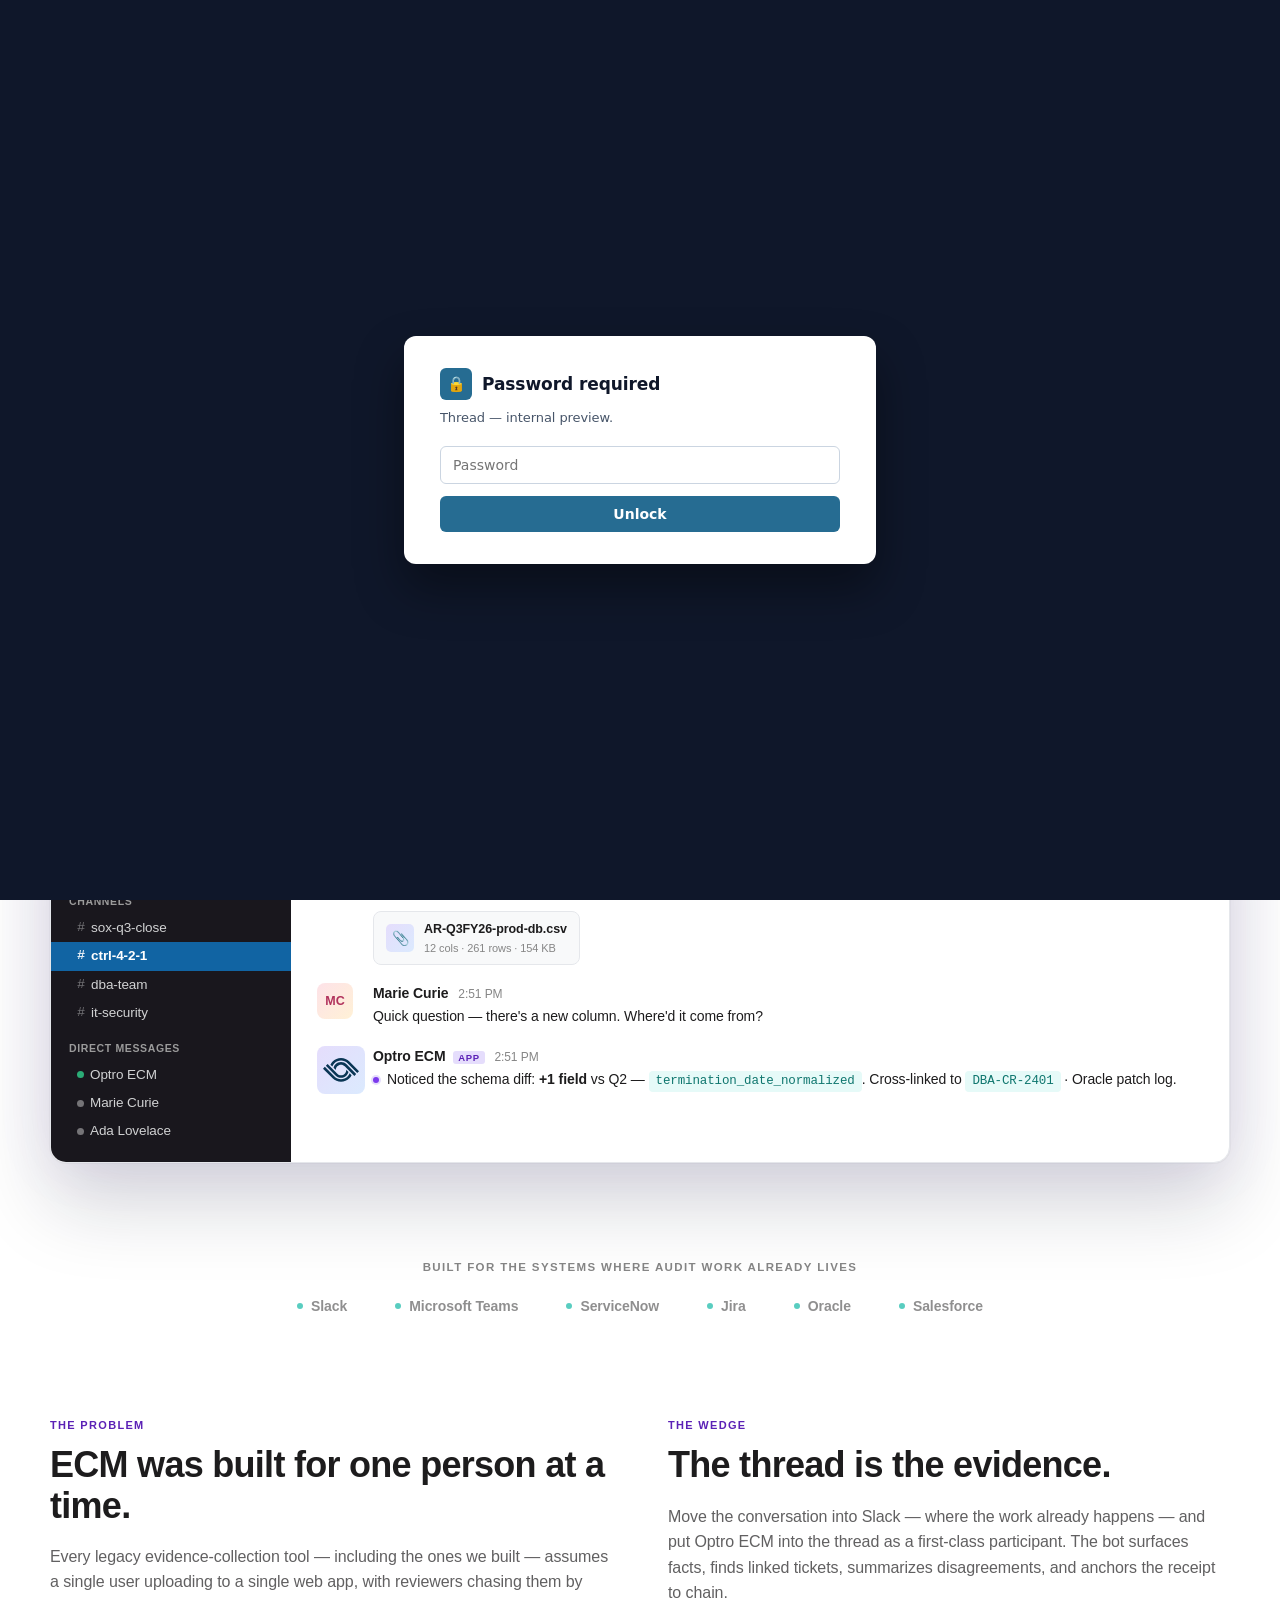
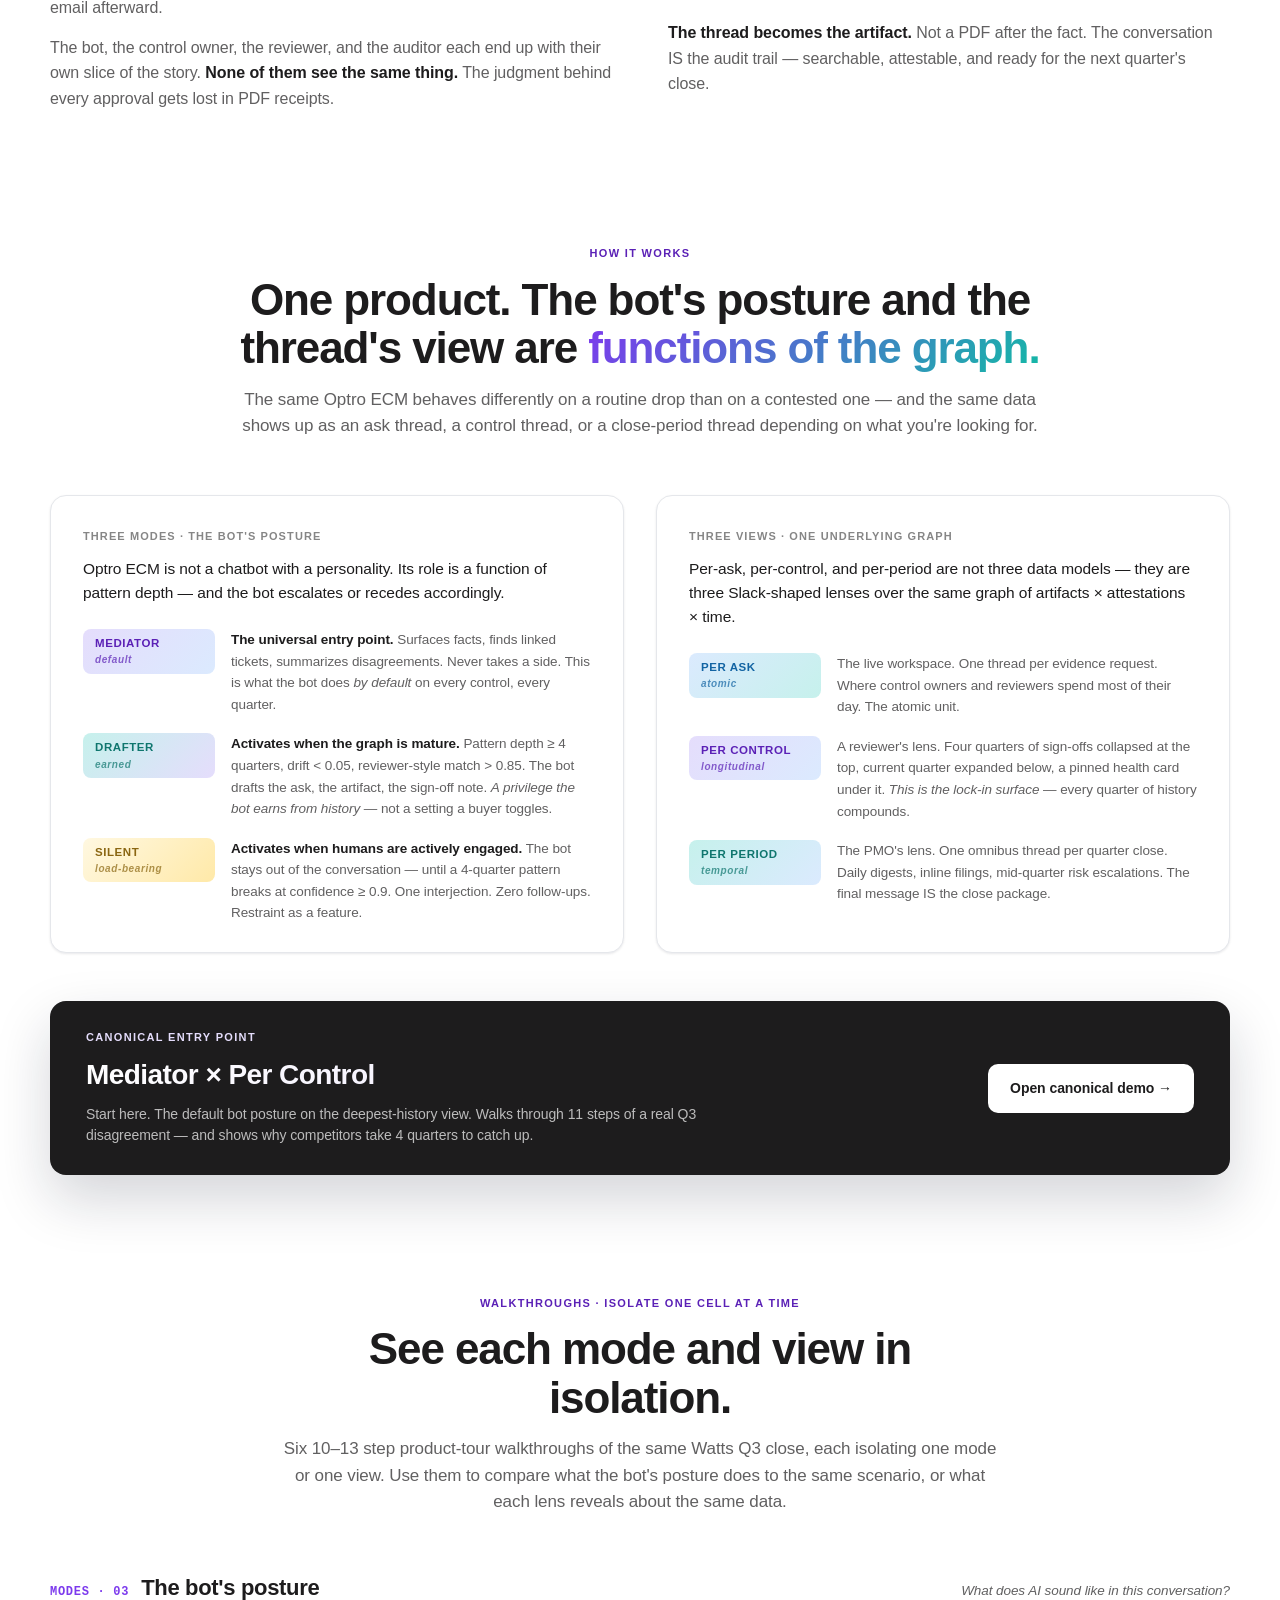
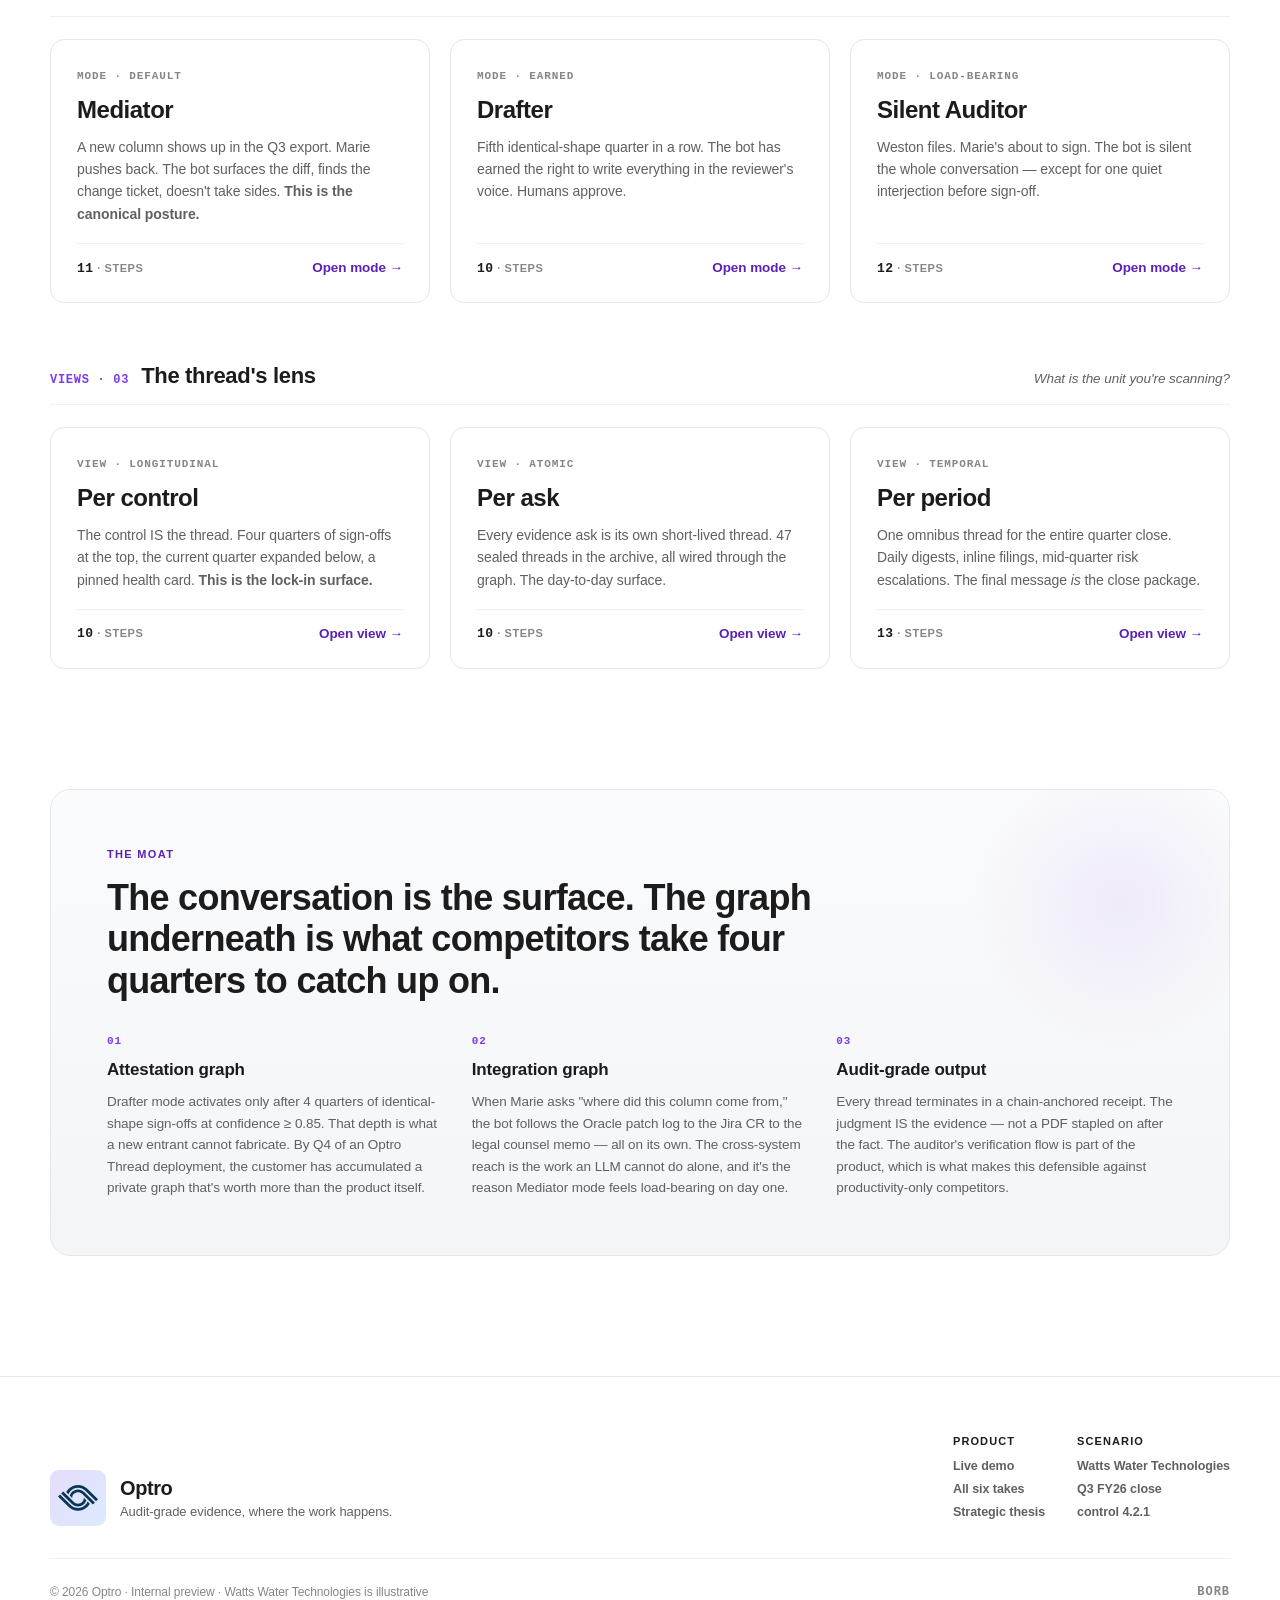
==== index.html @ ddfb641e "feat: contained Slack window + elegant page header above + Watts logo in workspace tile + simplified" ====
<!DOCTYPE html>
<html lang="en">
<head>
<script src="gate.js"></script>
<meta charset="UTF-8" />
<meta name="viewport" content="width=device-width, initial-scale=1" />
<title>Optro Thread — multi-party AI for SOX evidence, in Slack</title>
<link rel="stylesheet" href="slack-chrome.css?v=20260615e" />
<link rel="stylesheet" href="optro-card.css?v=20260615e" />
<style>
html, body { height: auto; margin: 0; overflow: auto; background: #FFFFFF; }
body { display: block; min-height: 100vh; }

/* ====== Top navigation ====== */
.site-nav {
  height: 68px;
  padding: 0 40px;
  display: flex;
  align-items: center;
  gap: 14px;
  background: rgba(255, 255, 255, 0.85);
  backdrop-filter: saturate(180%) blur(12px);
  -webkit-backdrop-filter: saturate(180%) blur(12px);
  border-bottom: 1px solid rgba(0, 0, 0, 0.06);
  position: sticky; top: 0; z-index: 50;
}
.site-nav .brand {
  display: inline-flex;
  align-items: center;
  gap: 10px;
  text-decoration: none;
  color: var(--text);
}
.site-nav .brand-logo {
  width: 30px; height: 30px;
  border-radius: 8px;
  background: linear-gradient(135deg, var(--accent-purple-100), var(--accent-blue-100));
  display: grid; place-items: center;
  padding: 6px;
}
.site-nav .brand-logo img { width: 100%; height: auto; display: block; }
.site-nav .brand-name {
  font-size: 18px;
  font-weight: 900;
  letter-spacing: -0.02em;
  color: var(--text);
}
.site-nav .product-tag {
  font-size: 11px;
  font-weight: 700;
  letter-spacing: 0.05em;
  text-transform: uppercase;
  color: var(--text-muted);
  padding-left: 14px;
  margin-left: 4px;
  border-left: 1px solid var(--border);
}
.site-nav .nav-right {
  margin-left: auto;
  display: inline-flex;
  align-items: center;
  gap: 28px;
  font-size: 13.5px;
  color: var(--text-muted);
  font-weight: 600;
}
.site-nav .nav-right a {
  color: var(--text-muted);
  text-decoration: none;
  transition: color 120ms;
}
.site-nav .nav-right a:hover { color: var(--text); }
.site-nav .nav-cta {
  padding: 8px 16px;
  background: var(--text);
  color: #FFFFFF !important;
  border-radius: var(--radius-md);
  font-weight: 700;
  font-size: 13px;
  letter-spacing: -0.005em;
}
.site-nav .nav-cta:hover { background: #000000; }

/* ====== Hero ====== */
.hero {
  max-width: 1180px;
  margin: 0 auto;
  padding: 96px 40px 56px;
  text-align: center;
  position: relative;
}
.hero::before {
  content: "";
  position: absolute;
  inset: 0;
  background: radial-gradient(ellipse 60% 40% at 50% 30%, rgba(124, 58, 237, 0.08), transparent 70%);
  pointer-events: none;
  z-index: -1;
}
.hero .eyebrow {
  display: inline-flex;
  align-items: center;
  gap: 8px;
  font-size: 12px;
  font-weight: 700;
  letter-spacing: 0.08em;
  text-transform: uppercase;
  color: var(--accent-purple-700);
  padding: 6px 14px;
  background: rgba(124, 58, 237, 0.06);
  border: 1px solid rgba(124, 58, 237, 0.16);
  border-radius: var(--radius-full);
  margin-bottom: 28px;
}
.hero .eyebrow .pulse {
  width: 6px; height: 6px;
  border-radius: 50%;
  background: var(--accent-purple-500);
  box-shadow: 0 0 0 3px rgba(124, 58, 237, 0.18);
}
.hero h1 {
  font-family: var(--font-sans);
  font-size: 64px;
  line-height: 1.04;
  font-weight: 900;
  letter-spacing: -0.03em;
  color: var(--text);
  margin: 0 0 24px;
  max-width: 920px;
  margin-left: auto;
  margin-right: auto;
}
.hero h1 .accent {
  background: linear-gradient(135deg, var(--accent-purple-500) 0%, var(--accent-blue-500) 50%, var(--accent-teal-500) 100%);
  -webkit-background-clip: text;
  background-clip: text;
  -webkit-text-fill-color: transparent;
  color: transparent;
}
.hero .lede {
  font-size: 20px;
  line-height: 1.55;
  color: var(--text-muted);
  max-width: 680px;
  margin: 0 auto 40px;
  letter-spacing: -0.005em;
}
.hero-cta {
  display: inline-flex;
  align-items: center;
  gap: 14px;
}
.hero-cta .primary {
  display: inline-flex;
  align-items: center;
  gap: 8px;
  padding: 14px 24px;
  background: var(--text);
  color: #FFFFFF;
  text-decoration: none;
  border-radius: var(--radius-md);
  font-size: 14.5px;
  font-weight: 700;
  letter-spacing: -0.01em;
  transition: background 120ms, transform 120ms;
  box-shadow: 0 6px 16px rgba(0, 0, 0, 0.12);
}
.hero-cta .primary:hover { background: #000000; transform: translateY(-1px); }
.hero-cta .secondary {
  padding: 14px 20px;
  color: var(--text-muted);
  text-decoration: none;
  font-size: 14.5px;
  font-weight: 700;
  letter-spacing: -0.005em;
}
.hero-cta .secondary:hover { color: var(--text); }

/* ====== Hero preview — live Slack thread embed ====== */
.hero-preview-wrap {
  max-width: 1180px;
  margin: 56px auto 0;
  padding: 0 40px;
  position: relative;
}
.hero-preview {
  background: var(--surface);
  border: 1px solid var(--border);
  border-radius: 16px;
  box-shadow:
    0 40px 80px rgba(15, 23, 42, 0.18),
    0 0 0 1px rgba(15, 23, 42, 0.03),
    0 0 60px rgba(124, 58, 237, 0.08);
  overflow: hidden;
  display: grid;
  grid-template-columns: 240px 1fr;
}
.hero-preview .pv-sidebar {
  background: var(--sidebar-bg);
  color: var(--sidebar-text);
  padding: 16px 0;
  font-size: 13.5px;
}
.hero-preview .pv-ws {
  padding: 4px 18px 14px;
  font-size: 15px; font-weight: 800; color: #fff;
  border-bottom: 1px solid var(--sidebar-border);
  display: flex; align-items: center; gap: 8px;
  letter-spacing: -0.01em;
}
.hero-preview .pv-ws { padding: 12px 16px 14px; }
.hero-preview .pv-ws .ws-tile {
  display: block;
  background: #FFFFFF;
  border-radius: 6px;
  padding: 10px 12px;
  box-shadow: 0 1px 2px rgba(0, 0, 0, 0.2);
}
.hero-preview .pv-ws .ws-tile img { width: 100%; height: auto; display: block; }
.hero-preview .pv-sec {
  font-size: 10.5px;
  text-transform: uppercase;
  letter-spacing: 0.06em;
  color: var(--sidebar-text-dim);
  padding: 14px 18px 4px;
  font-weight: 700;
}
.hero-preview .pv-ch {
  padding: 4px 18px 4px 26px;
  font-size: 13.5px;
  display: flex; align-items: center; gap: 6px;
}
.hero-preview .pv-ch.active {
  background: var(--sidebar-active-bg);
  color: #fff;
  font-weight: 700;
}
.hero-preview .pv-ch .h {
  opacity: 0.5;
  font-family: var(--font-mono);
}
.hero-preview .pv-ch.active .h { opacity: 0.9; }
.hero-preview .pv-ch .dot {
  width: 7px; height: 7px;
  border-radius: 50%;
  background: rgba(255, 255, 255, 0.4);
  flex-shrink: 0;
}
.hero-preview .pv-ch .dot.online { background: #2BAC76; }

.hero-preview .pv-main { display: flex; flex-direction: column; min-width: 0; }
.hero-preview .pv-head {
  padding: 18px 24px;
  font-size: 16px;
  font-weight: 800;
  color: var(--text);
  border-bottom: 1px solid var(--divider);
  display: flex; align-items: center; gap: 8px;
  letter-spacing: -0.01em;
}
.hero-preview .pv-head .h { font-family: var(--font-mono); color: var(--text-meta); font-weight: 500; }
.hero-preview .pv-head .topic { font-size: 12.5px; font-weight: 400; color: var(--text-muted); margin-left: 4px; letter-spacing: 0; }
.hero-preview .pv-msgs {
  padding: 22px 26px 26px;
  display: flex; flex-direction: column; gap: 18px;
}
.hero-preview .pv-msg {
  display: grid;
  grid-template-columns: 44px 1fr;
  gap: 12px;
  align-items: flex-start;
}
.hero-preview .pv-msg .av {
  width: 36px; height: 36px;
  border-radius: 8px;
  display: grid; place-items: center;
  font-weight: 800;
  font-size: 12.5px;
}
.hero-preview .pv-msg.weston .av { background: linear-gradient(135deg, #c6f1ec, #dbeafe); color: #0f766e; }
.hero-preview .pv-msg.marie .av  { background: linear-gradient(135deg, #fde2e8, #fff1d6); color: #b1325c; }
.hero-preview .pv-msg.bot .av {
  background: linear-gradient(135deg, var(--accent-purple-100), var(--accent-blue-100));
  padding: 6px;
}
.hero-preview .pv-msg.bot .av img { width: 100%; height: auto; display: block; }
.hero-preview .pv-msg .who {
  font-size: 14px; font-weight: 800; color: var(--text); margin-bottom: 2px;
  letter-spacing: -0.005em;
}
.hero-preview .pv-msg .who .tag {
  font-size: 9.5px; font-weight: 800; letter-spacing: 0.06em;
  text-transform: uppercase;
  padding: 1px 5px;
  background: var(--accent-purple-100);
  color: var(--accent-purple-700);
  border-radius: 3px;
  margin-left: 4px;
}
.hero-preview .pv-msg .who .ts { font-size: 12px; font-weight: 400; color: var(--text-meta); margin-left: 6px; }
.hero-preview .pv-msg .txt { font-size: 14px; line-height: 1.55; color: var(--text); }
.hero-preview .pv-msg .pulse-dot {
  display: inline-block; width: 6px; height: 6px; border-radius: 50%;
  background: var(--accent-purple-500);
  box-shadow: 0 0 0 2px var(--accent-purple-100);
  vertical-align: middle; margin-right: 8px;
}
.hero-preview .pv-msg .attach {
  margin-top: 8px;
  padding: 8px 12px;
  background: var(--surface-muted);
  border: 1px solid var(--border);
  border-radius: 8px;
  font-size: 12.5px;
  display: inline-flex; gap: 10px; align-items: center;
}
.hero-preview .pv-msg .attach .icon {
  width: 28px; height: 28px;
  border-radius: 5px;
  background: linear-gradient(135deg, var(--accent-purple-100), var(--accent-blue-100));
  display: grid; place-items: center;
  font-size: 14px;
}
.hero-preview .pv-msg .attach .name { font-weight: 700; }
.hero-preview .pv-msg .attach .meta { font-size: 11px; color: var(--text-meta); margin-top: 1px; }

/* ====== Trust strip ====== */
.trust-strip {
  max-width: 1180px;
  margin: 96px auto 0;
  padding: 0 40px;
  text-align: center;
}
.trust-strip .label {
  font-size: 11.5px;
  font-weight: 700;
  letter-spacing: 0.12em;
  text-transform: uppercase;
  color: var(--text-meta);
  margin-bottom: 20px;
}
.trust-strip .badges {
  display: flex;
  justify-content: center;
  align-items: center;
  gap: 48px;
  flex-wrap: wrap;
  color: var(--text-muted);
  font-size: 14px;
  font-weight: 700;
  letter-spacing: -0.005em;
  opacity: 0.7;
}
.trust-strip .badges .badge {
  display: inline-flex;
  align-items: center;
  gap: 8px;
}
.trust-strip .badges .badge .dot {
  width: 6px; height: 6px;
  border-radius: 50%;
  background: var(--accent-teal-500);
}

/* ====== Problem section ====== */
.problem {
  max-width: 1180px;
  margin: 96px auto 0;
  padding: 0 40px;
}
.problem-grid {
  display: grid;
  grid-template-columns: 1fr 1fr;
  gap: 56px;
  align-items: start;
}
.problem-grid .col h2 {
  font-size: 36px;
  font-weight: 900;
  letter-spacing: -0.02em;
  color: var(--text);
  margin: 0 0 18px;
  line-height: 1.12;
}
.problem-grid .col p {
  font-size: 16px;
  line-height: 1.6;
  color: var(--text-muted);
  margin: 0 0 14px;
}
.problem-grid .col p strong { color: var(--text); font-weight: 700; }
.problem-grid .col .eyebrow {
  display: inline-block;
  font-size: 11px;
  font-weight: 800;
  letter-spacing: 0.12em;
  text-transform: uppercase;
  color: var(--accent-purple-700);
  margin-bottom: 12px;
}

/* ====== How it works section ====== */
.how {
  max-width: 1180px;
  margin: 120px auto 0;
  padding: 0 40px;
}
.how-head {
  text-align: center;
  margin-bottom: 56px;
  max-width: 820px;
  margin-left: auto;
  margin-right: auto;
}
.how-head .section-eyebrow {
  font-size: 11px;
  font-weight: 800;
  letter-spacing: 0.12em;
  text-transform: uppercase;
  color: var(--accent-purple-700);
  margin-bottom: 14px;
}
.how-head .section-title {
  font-size: 44px;
  font-weight: 900;
  letter-spacing: -0.025em;
  color: var(--text);
  margin: 0 0 14px;
  line-height: 1.1;
}
.how-head .section-title .accent-text {
  background: linear-gradient(135deg, var(--accent-purple-500), var(--accent-teal-500));
  -webkit-background-clip: text;
  background-clip: text;
  -webkit-text-fill-color: transparent;
}
.how-head .section-sub {
  font-size: 17px;
  color: var(--text-muted);
  margin: 0;
  line-height: 1.55;
  letter-spacing: -0.005em;
}
.how-grid {
  display: grid;
  grid-template-columns: 1fr 1fr;
  gap: 32px;
  margin-bottom: 48px;
}
.how-block {
  background: var(--surface);
  border: 1px solid var(--border);
  border-radius: 16px;
  padding: 32px 32px 28px;
  box-shadow: var(--shadow-sm);
}
.how-eyebrow {
  font-size: 11px;
  font-weight: 800;
  letter-spacing: 0.1em;
  text-transform: uppercase;
  color: var(--text-meta);
  margin-bottom: 12px;
}
.how-lede {
  font-size: 15.5px;
  color: var(--text);
  line-height: 1.55;
  margin: 0 0 24px;
  letter-spacing: -0.005em;
  font-weight: 500;
}
.mode-stack, .view-stack {
  display: flex;
  flex-direction: column;
  gap: 18px;
}
.mode-row, .view-row {
  display: grid;
  grid-template-columns: 132px 1fr;
  gap: 16px;
  align-items: start;
}
.mode-tag, .view-tag {
  display: inline-flex;
  flex-direction: column;
  align-items: flex-start;
  gap: 4px;
  padding: 8px 12px;
  border-radius: 8px;
  font-size: 11.5px;
  font-weight: 800;
  letter-spacing: 0.05em;
  text-transform: uppercase;
  line-height: 1.15;
  white-space: nowrap;
}
.mode-tag .mode-meta, .view-tag .view-meta {
  font-size: 10px;
  font-weight: 700;
  letter-spacing: 0.06em;
  text-transform: lowercase;
  opacity: 0.7;
  font-style: italic;
}
.mode-mediator {
  background: linear-gradient(135deg, var(--accent-purple-100), var(--accent-blue-100));
  color: var(--accent-purple-700);
}
.mode-drafter {
  background: linear-gradient(135deg, var(--accent-teal-100), var(--accent-purple-100));
  color: var(--accent-teal-700);
}
.mode-silent {
  background: linear-gradient(135deg, var(--accent-amber-50), var(--accent-amber-100));
  color: var(--accent-amber-700);
}
.view-control {
  background: linear-gradient(135deg, var(--accent-purple-100), var(--accent-blue-100));
  color: var(--accent-purple-700);
}
.view-ask {
  background: linear-gradient(135deg, var(--accent-blue-100), var(--accent-teal-100));
  color: var(--accent-blue-500);
}
.view-period {
  background: linear-gradient(135deg, var(--accent-teal-100), var(--accent-blue-100));
  color: var(--accent-teal-700);
}
.mode-copy, .view-copy {
  font-size: 13.5px;
  line-height: 1.6;
  color: var(--text-muted);
  letter-spacing: -0.005em;
}
.mode-copy strong, .view-copy strong { color: var(--text); font-weight: 700; }

/* ====== Canonical callout ====== */
.canonical-callout {
  display: grid;
  grid-template-columns: 1fr auto;
  gap: 32px;
  align-items: center;
  padding: 28px 36px;
  background: var(--text);
  color: #FFFFFF;
  border-radius: 16px;
  box-shadow: 0 24px 56px rgba(15, 23, 42, 0.18);
}
.canonical-eyebrow {
  font-size: 11px;
  font-weight: 800;
  letter-spacing: 0.12em;
  text-transform: uppercase;
  color: var(--accent-purple-100);
  margin-bottom: 8px;
}
.canonical-title {
  font-size: 28px;
  font-weight: 900;
  letter-spacing: -0.02em;
  margin-bottom: 8px;
  background: linear-gradient(135deg, #FFFFFF 0%, var(--accent-purple-100) 100%);
  -webkit-background-clip: text;
  background-clip: text;
  -webkit-text-fill-color: transparent;
}
.canonical-body {
  font-size: 14px;
  line-height: 1.55;
  color: rgba(255, 255, 255, 0.7);
  letter-spacing: -0.005em;
  max-width: 640px;
}
.canonical-cta {
  display: inline-flex;
  align-items: center;
  padding: 14px 22px;
  background: #FFFFFF;
  color: var(--text);
  text-decoration: none;
  border-radius: 10px;
  font-size: 14px;
  font-weight: 700;
  letter-spacing: -0.005em;
  white-space: nowrap;
  transition: transform 120ms;
}
.canonical-cta:hover { transform: translateY(-1px); }

/* ====== Takes section ====== */
.takes-section {
  max-width: 1180px;
  margin: 120px auto 0;
  padding: 0 40px;
}
.takes-section .section-head {
  text-align: center;
  margin-bottom: 56px;
  max-width: 720px;
  margin-left: auto;
  margin-right: auto;
}
.takes-section .section-eyebrow {
  font-size: 11px;
  font-weight: 800;
  letter-spacing: 0.12em;
  text-transform: uppercase;
  color: var(--accent-purple-700);
  margin-bottom: 14px;
}
.takes-section .section-title {
  font-size: 44px;
  font-weight: 900;
  letter-spacing: -0.025em;
  color: var(--text);
  margin: 0 0 14px;
  line-height: 1.1;
}
.takes-section .section-sub {
  font-size: 17px;
  color: var(--text-muted);
  margin: 0;
  line-height: 1.55;
  letter-spacing: -0.005em;
}

.axis-block { margin-bottom: 56px; }
.axis-block .axis-head {
  display: flex; align-items: baseline; gap: 12px;
  margin-bottom: 22px;
  padding-bottom: 12px;
  border-bottom: 1px solid var(--divider);
}
.axis-block .axis-num {
  font-family: var(--font-mono);
  font-size: 12px;
  color: var(--accent-purple-500);
  font-weight: 800;
  letter-spacing: 0.06em;
}
.axis-block .axis-name {
  font-size: 22px;
  font-weight: 800;
  letter-spacing: -0.015em;
  color: var(--text);
}
.axis-block .axis-q {
  margin-left: auto;
  font-size: 13.5px;
  color: var(--text-muted);
  font-style: italic;
  letter-spacing: -0.005em;
}

.tiles {
  display: grid;
  grid-template-columns: repeat(3, 1fr);
  gap: 20px;
}
.tile {
  position: relative;
  border: 1px solid var(--border);
  border-radius: 14px;
  padding: 28px 26px 24px;
  background: var(--surface);
  text-decoration: none;
  color: var(--text);
  display: flex;
  flex-direction: column;
  gap: 12px;
  transition: border-color 200ms, box-shadow 200ms, transform 200ms;
  overflow: hidden;
}
.tile::before {
  content: "";
  position: absolute;
  inset: 0 0 auto 0;
  height: 100%;
  background: radial-gradient(ellipse 80% 50% at 50% 0%, rgba(124, 58, 237, 0.05), transparent 60%);
  opacity: 0;
  transition: opacity 200ms;
  pointer-events: none;
}
.tile:hover {
  border-color: rgba(124, 58, 237, 0.3);
  box-shadow: 0 16px 40px rgba(124, 58, 237, 0.14), 0 2px 8px rgba(0, 0, 0, 0.04);
  transform: translateY(-3px);
}
.tile:hover::before { opacity: 1; }
.tile-num {
  font-family: var(--font-mono);
  font-size: 11px;
  color: var(--text-meta);
  letter-spacing: 0.08em;
  font-weight: 700;
}
.tile-title {
  font-size: 24px;
  font-weight: 900;
  letter-spacing: -0.02em;
  color: var(--text);
  line-height: 1.12;
}
.tile-hook {
  font-size: 14px;
  color: var(--text-muted);
  line-height: 1.6;
  flex: 1;
  letter-spacing: -0.005em;
}
.tile-foot {
  display: flex;
  align-items: center;
  gap: 8px;
  padding-top: 14px;
  border-top: 1px solid var(--divider);
  margin-top: 6px;
}
.tile-stat {
  font-size: 11px;
  font-weight: 700;
  color: var(--text-meta);
  letter-spacing: 0.05em;
  text-transform: uppercase;
}
.tile-stat .num {
  color: var(--text);
  font-size: 13px;
  font-family: var(--font-mono);
}
.tile-arrow {
  margin-left: auto;
  font-size: 13.5px;
  color: var(--accent-purple-700);
  font-weight: 700;
  letter-spacing: -0.005em;
}

/* ====== Thesis section ====== */
.thesis {
  max-width: 1180px;
  margin: 120px auto 0;
  padding: 0 40px;
}
.thesis-card {
  background: linear-gradient(180deg, #FAFBFC 0%, #F4F5F7 100%);
  border: 1px solid var(--border);
  border-radius: 20px;
  padding: 56px 56px;
  position: relative;
  overflow: hidden;
}
.thesis-card::before {
  content: "";
  position: absolute;
  top: -40px; right: -40px;
  width: 300px; height: 300px;
  background: radial-gradient(circle, rgba(124, 58, 237, 0.08), transparent 70%);
  pointer-events: none;
}
.thesis-card .eyebrow {
  font-size: 11px;
  font-weight: 800;
  letter-spacing: 0.12em;
  text-transform: uppercase;
  color: var(--accent-purple-700);
  margin-bottom: 14px;
}
.thesis-card h2 {
  font-size: 36px;
  font-weight: 900;
  letter-spacing: -0.02em;
  color: var(--text);
  margin: 0 0 32px;
  max-width: 720px;
  line-height: 1.15;
}
.thesis-card .three-up {
  display: grid;
  grid-template-columns: repeat(3, 1fr);
  gap: 28px;
}
.thesis-card .three-up .col {
  padding: 0;
}
.thesis-card .three-up .col .num {
  font-family: var(--font-mono);
  font-size: 11px;
  color: var(--accent-purple-500);
  font-weight: 800;
  letter-spacing: 0.08em;
  margin-bottom: 8px;
}
.thesis-card .three-up .col .h {
  font-size: 17px;
  font-weight: 800;
  color: var(--text);
  letter-spacing: -0.01em;
  margin-bottom: 8px;
}
.thesis-card .three-up .col p {
  font-size: 13.5px;
  color: var(--text-muted);
  line-height: 1.6;
  margin: 0;
}

/* ====== Footer ====== */
.site-footer {
  margin: 120px 0 0;
  padding: 56px 40px 64px;
  border-top: 1px solid var(--border);
  background: var(--surface);
}
.site-footer .footer-inner {
  max-width: 1180px;
  margin: 0 auto;
  display: grid;
  grid-template-columns: 1fr auto;
  gap: 40px;
  align-items: end;
}
.site-footer .brand-block {
  display: flex; align-items: center; gap: 14px;
}
.site-footer .brand-block > div:last-child { line-height: 1.2; }
.site-footer .footer-logo {
  width: 40px; height: 40px;
  border-radius: 9px;
  background: linear-gradient(135deg, var(--accent-purple-100), var(--accent-blue-100));
  padding: 8px;
  display: grid;
  place-items: center;
  flex-shrink: 0;
}
.site-footer .footer-logo img { width: 100%; height: auto; display: block; }
.site-footer .footer-name {
  font-size: 20px; font-weight: 900; letter-spacing: -0.02em; color: var(--text);
}
.site-footer .footer-tagline {
  font-size: 13px; color: var(--text-muted); margin-top: 4px; letter-spacing: -0.005em;
}
.site-footer .footer-meta {
  display: flex; gap: 32px;
  font-size: 12.5px;
  color: var(--text-muted);
  letter-spacing: -0.005em;
}
.site-footer .footer-meta .col .h {
  font-size: 11px; font-weight: 800; letter-spacing: 0.1em;
  text-transform: uppercase;
  color: var(--text);
  margin-bottom: 8px;
}
.site-footer .footer-meta .col a {
  display: block;
  color: var(--text-muted);
  text-decoration: none;
  margin-bottom: 4px;
  font-weight: 600;
}
.site-footer .footer-meta .col a:hover { color: var(--text); }
.site-footer .bottom {
  max-width: 1180px;
  margin: 32px auto 0;
  padding-top: 24px;
  border-top: 1px solid var(--divider);
  display: flex; justify-content: space-between; align-items: center;
  font-size: 12px;
  color: var(--text-meta);
}
.site-footer .bottom .gate {
  font-family: var(--font-mono);
  letter-spacing: 0.08em;
  font-weight: 700;
}

@media (max-width: 960px) {
  .hero h1 { font-size: 44px; }
  .problem-grid { grid-template-columns: 1fr; gap: 32px; }
  .takes-section .section-title { font-size: 32px; }
  .how-head .section-title { font-size: 32px; }
  .how-grid { grid-template-columns: 1fr; gap: 20px; }
  .canonical-callout { grid-template-columns: 1fr; gap: 20px; padding: 24px 24px; }
  .mode-row, .view-row { grid-template-columns: 1fr; gap: 8px; }
  .tiles { grid-template-columns: 1fr; }
  .thesis-card { padding: 36px 28px; }
  .thesis-card .three-up { grid-template-columns: 1fr; gap: 20px; }
  .hero-preview { grid-template-columns: 160px 1fr; }
}
</style>
</head>
<body>

<nav class="site-nav">
  <a href="index.html" class="brand">
    <span class="brand-logo"><img src="optro-mark.svg" alt="Optro" /></span>
    <span class="brand-name">Optro</span>
  </a>
  <span class="product-tag">Thread</span>
  <div class="nav-right">
    <a href="#problem">Problem</a>
    <a href="#takes">Takes</a>
    <a href="#thesis">Thesis</a>
    <a href="role-mediator.html" class="nav-cta">See the demo →</a>
  </div>
</nav>

<section class="hero">
  <span class="eyebrow"><span class="pulse"></span>One product · three modes × three views · one graph</span>
  <h1>SOX evidence collection — where the work <span class="accent">actually happens.</span></h1>
  <p class="lede">
    Optro Thread brings the bot, the control owner, and the reviewer into one Slack thread —
    and turns the thread itself into the judgment artifact the auditor sees later.
    The bot's posture adapts to the graph. The thread is just a lens.
  </p>
  <div class="hero-cta">
    <a href="role-mediator.html" class="primary">Open the canonical demo →</a>
    <a href="#how" class="secondary">How it works</a>
  </div>
</section>

<section class="hero-preview-wrap">
  <div class="hero-preview">
    <aside class="pv-sidebar">
      <div class="pv-ws">
        <a class="ws-tile" href="#" aria-label="Watts Water Technologies workspace">
          <img src="watts-logo.jpg" alt="Watts Water Technologies" />
        </a>
      </div>
      <div class="pv-sec">Channels</div>
      <div class="pv-ch"><span class="h">#</span> sox-q3-close</div>
      <div class="pv-ch active"><span class="h">#</span> ctrl-4-2-1</div>
      <div class="pv-ch"><span class="h">#</span> dba-team</div>
      <div class="pv-ch"><span class="h">#</span> it-security</div>
      <div class="pv-sec">Direct messages</div>
      <div class="pv-ch"><span class="dot online"></span> Optro ECM</div>
      <div class="pv-ch"><span class="dot"></span> Marie Curie</div>
      <div class="pv-ch"><span class="dot"></span> Ada Lovelace</div>
    </aside>
    <main class="pv-main">
      <div class="pv-head">
        <span class="h">#</span> ctrl-4-2-1
        <span class="topic">Quarterly user-access review · prod-db-01.watts</span>
      </div>
      <div class="pv-msgs">
        <div class="pv-msg weston">
          <div class="av">WP</div>
          <div>
            <div class="who">Weston Prohaska <span class="ts">2:48 PM</span></div>
            <div class="txt">Q3 AR attached. Same query as last quarter.</div>
            <div class="attach">
              <span class="icon">📎</span>
              <span>
                <div class="name">AR-Q3FY26-prod-db.csv</div>
                <div class="meta">12 cols · 261 rows · 154 KB</div>
              </span>
            </div>
          </div>
        </div>
        <div class="pv-msg marie">
          <div class="av">MC</div>
          <div>
            <div class="who">Marie Curie <span class="ts">2:51 PM</span></div>
            <div class="txt">Quick question — there's a new column. Where'd it come from?</div>
          </div>
        </div>
        <div class="pv-msg bot">
          <div class="av"><img src="optro-mark.svg" alt="Optro" /></div>
          <div>
            <div class="who">Optro ECM <span class="tag">APP</span> <span class="ts">2:51 PM</span></div>
            <div class="txt"><span class="pulse-dot"></span>Noticed the schema diff: <strong>+1 field</strong> vs Q2 — <span class="ai-citation">termination_date_normalized</span>. Cross-linked to <span class="ai-citation">DBA-CR-2401</span> · Oracle patch log.</div>
          </div>
        </div>
      </div>
    </main>
  </div>
</section>

<section class="trust-strip">
  <div class="label">Built for the systems where audit work already lives</div>
  <div class="badges">
    <span class="badge"><span class="dot"></span>Slack</span>
    <span class="badge"><span class="dot"></span>Microsoft Teams</span>
    <span class="badge"><span class="dot"></span>ServiceNow</span>
    <span class="badge"><span class="dot"></span>Jira</span>
    <span class="badge"><span class="dot"></span>Oracle</span>
    <span class="badge"><span class="dot"></span>Salesforce</span>
  </div>
</section>

<section class="problem" id="problem">
  <div class="problem-grid">
    <div class="col">
      <div class="eyebrow">The problem</div>
      <h2>ECM was built for one person at a time.</h2>
      <p>
        Every legacy evidence-collection tool — including the ones we built — assumes a single user uploading to a single web app, with reviewers chasing them by email afterward.
      </p>
      <p>
        The bot, the control owner, the reviewer, and the auditor each end up with their own slice of the story.
        <strong>None of them see the same thing.</strong> The judgment behind every approval gets lost in PDF receipts.
      </p>
    </div>
    <div class="col">
      <div class="eyebrow">The wedge</div>
      <h2>The thread is the evidence.</h2>
      <p>
        Move the conversation into Slack — where the work already happens — and put Optro ECM into the thread as a first-class participant. The bot surfaces facts, finds linked tickets, summarizes disagreements, and anchors the receipt to chain.
      </p>
      <p>
        <strong>The thread becomes the artifact.</strong> Not a PDF after the fact. The conversation IS the audit trail — searchable, attestable, and ready for the next quarter's close.
      </p>
    </div>
  </div>
</section>

<section class="how" id="how">
  <div class="how-head">
    <div class="section-eyebrow">How it works</div>
    <h2 class="section-title">One product. The bot's posture and the thread's view are <span class="accent-text">functions of the graph.</span></h2>
    <p class="section-sub">
      The same Optro ECM behaves differently on a routine drop than on a contested one — and the same data
      shows up as an ask thread, a control thread, or a close-period thread depending on what you're looking for.
    </p>
  </div>

  <div class="how-grid">
    <div class="how-block">
      <div class="how-eyebrow">Three modes · the bot's posture</div>
      <p class="how-lede">
        Optro ECM is not a chatbot with a personality. Its role is a function of pattern depth — and the bot escalates or recedes accordingly.
      </p>
      <div class="mode-stack">
        <div class="mode-row">
          <div class="mode-tag mode-mediator">MEDIATOR <span class="mode-meta">default</span></div>
          <div class="mode-copy">
            <strong>The universal entry point.</strong> Surfaces facts, finds linked tickets, summarizes disagreements. Never takes a side.
            This is what the bot does <em>by default</em> on every control, every quarter.
          </div>
        </div>
        <div class="mode-row">
          <div class="mode-tag mode-drafter">DRAFTER <span class="mode-meta">earned</span></div>
          <div class="mode-copy">
            <strong>Activates when the graph is mature.</strong> Pattern depth ≥ 4 quarters, drift &lt; 0.05, reviewer-style match &gt; 0.85. The bot drafts the ask, the artifact, the sign-off note. <em>A privilege the bot earns from history</em> — not a setting a buyer toggles.
          </div>
        </div>
        <div class="mode-row">
          <div class="mode-tag mode-silent">SILENT <span class="mode-meta">load-bearing</span></div>
          <div class="mode-copy">
            <strong>Activates when humans are actively engaged.</strong> The bot stays out of the conversation — until a 4-quarter pattern breaks at confidence ≥ 0.9. One interjection. Zero follow-ups. Restraint as a feature.
          </div>
        </div>
      </div>
    </div>

    <div class="how-block">
      <div class="how-eyebrow">Three views · one underlying graph</div>
      <p class="how-lede">
        Per-ask, per-control, and per-period are not three data models — they are three Slack-shaped lenses over the same graph of artifacts × attestations × time.
      </p>
      <div class="view-stack">
        <div class="view-row">
          <div class="view-tag view-ask">PER ASK <span class="view-meta">atomic</span></div>
          <div class="view-copy">
            The live workspace. One thread per evidence request. Where control owners and reviewers spend most of their day. The atomic unit.
          </div>
        </div>
        <div class="view-row">
          <div class="view-tag view-control">PER CONTROL <span class="view-meta">longitudinal</span></div>
          <div class="view-copy">
            A reviewer's lens. Four quarters of sign-offs collapsed at the top, current quarter expanded below, a pinned health card under it. <em>This is the lock-in surface</em> — every quarter of history compounds.
          </div>
        </div>
        <div class="view-row">
          <div class="view-tag view-period">PER PERIOD <span class="view-meta">temporal</span></div>
          <div class="view-copy">
            The PMO's lens. One omnibus thread per quarter close. Daily digests, inline filings, mid-quarter risk escalations. The final message IS the close package.
          </div>
        </div>
      </div>
    </div>
  </div>

  <div class="canonical-callout">
    <div class="canonical-text">
      <div class="canonical-eyebrow">Canonical entry point</div>
      <div class="canonical-title">Mediator × Per Control</div>
      <div class="canonical-body">
        Start here. The default bot posture on the deepest-history view. Walks through 11 steps of a real Q3 disagreement
        — and shows why competitors take 4 quarters to catch up.
      </div>
    </div>
    <a href="role-mediator.html" class="canonical-cta">Open canonical demo →</a>
  </div>
</section>

<section class="takes-section" id="takes">
  <div class="section-head">
    <div class="section-eyebrow">Walkthroughs · isolate one cell at a time</div>
    <h2 class="section-title">See each mode and view in isolation.</h2>
    <p class="section-sub">
      Six 10–13 step product-tour walkthroughs of the same Watts Q3 close, each isolating one mode or one view.
      Use them to compare what the bot's posture does to the same scenario, or what each lens reveals about the same data.
    </p>
  </div>

  <div class="axis-block">
    <div class="axis-head">
      <span class="axis-num">MODES · 03</span>
      <span class="axis-name">The bot's posture</span>
      <span class="axis-q">What does AI sound like in this conversation?</span>
    </div>
    <div class="tiles">
      <a class="tile" href="role-mediator.html">
        <span class="tile-num">MODE · DEFAULT</span>
        <div class="tile-title">Mediator</div>
        <div class="tile-hook">A new column shows up in the Q3 export. Marie pushes back. The bot surfaces the diff, finds the change ticket, doesn't take sides. <strong>This is the canonical posture.</strong></div>
        <div class="tile-foot">
          <span class="tile-stat"><span class="num">11</span> · steps</span>
          <span class="tile-arrow">Open mode →</span>
        </div>
      </a>
      <a class="tile" href="role-drafter.html">
        <span class="tile-num">MODE · EARNED</span>
        <div class="tile-title">Drafter</div>
        <div class="tile-hook">Fifth identical-shape quarter in a row. The bot has earned the right to write everything in the reviewer's voice. Humans approve.</div>
        <div class="tile-foot">
          <span class="tile-stat"><span class="num">10</span> · steps</span>
          <span class="tile-arrow">Open mode →</span>
        </div>
      </a>
      <a class="tile" href="role-silent.html">
        <span class="tile-num">MODE · LOAD-BEARING</span>
        <div class="tile-title">Silent Auditor</div>
        <div class="tile-hook">Weston files. Marie's about to sign. The bot is silent the whole conversation — except for one quiet interjection before sign-off.</div>
        <div class="tile-foot">
          <span class="tile-stat"><span class="num">12</span> · steps</span>
          <span class="tile-arrow">Open mode →</span>
        </div>
      </a>
    </div>
  </div>

  <div class="axis-block">
    <div class="axis-head">
      <span class="axis-num">VIEWS · 03</span>
      <span class="axis-name">The thread's lens</span>
      <span class="axis-q">What is the unit you're scanning?</span>
    </div>
    <div class="tiles">
      <a class="tile" href="unit-control.html">
        <span class="tile-num">VIEW · LONGITUDINAL</span>
        <div class="tile-title">Per control</div>
        <div class="tile-hook">The control IS the thread. Four quarters of sign-offs at the top, the current quarter expanded below, a pinned health card. <strong>This is the lock-in surface.</strong></div>
        <div class="tile-foot">
          <span class="tile-stat"><span class="num">10</span> · steps</span>
          <span class="tile-arrow">Open view →</span>
        </div>
      </a>
      <a class="tile" href="unit-ask.html">
        <span class="tile-num">VIEW · ATOMIC</span>
        <div class="tile-title">Per ask</div>
        <div class="tile-hook">Every evidence ask is its own short-lived thread. 47 sealed threads in the archive, all wired through the graph. The day-to-day surface.</div>
        <div class="tile-foot">
          <span class="tile-stat"><span class="num">10</span> · steps</span>
          <span class="tile-arrow">Open view →</span>
        </div>
      </a>
      <a class="tile" href="unit-period.html">
        <span class="tile-num">VIEW · TEMPORAL</span>
        <div class="tile-title">Per period</div>
        <div class="tile-hook">One omnibus thread for the entire quarter close. Daily digests, inline filings, mid-quarter risk escalations. The final message <em>is</em> the close package.</div>
        <div class="tile-foot">
          <span class="tile-stat"><span class="num">13</span> · steps</span>
          <span class="tile-arrow">Open view →</span>
        </div>
      </a>
    </div>
  </div>
</section>

<section class="thesis" id="thesis">
  <div class="thesis-card">
    <div class="eyebrow">The moat</div>
    <h2>The conversation is the surface. The graph underneath is what competitors take four quarters to catch up on.</h2>
    <div class="three-up">
      <div class="col">
        <div class="num">01</div>
        <div class="h">Attestation graph</div>
        <p>
          Drafter mode activates only after 4 quarters of identical-shape sign-offs at confidence ≥ 0.85. That depth is what a new entrant cannot fabricate. By Q4 of an Optro Thread deployment, the customer has accumulated a private graph that's worth more than the product itself.
        </p>
      </div>
      <div class="col">
        <div class="num">02</div>
        <div class="h">Integration graph</div>
        <p>
          When Marie asks "where did this column come from," the bot follows the Oracle patch log to the Jira CR to the legal counsel memo — all on its own. The cross-system reach is the work an LLM cannot do alone, and it's the reason Mediator mode feels load-bearing on day one.
        </p>
      </div>
      <div class="col">
        <div class="num">03</div>
        <div class="h">Audit-grade output</div>
        <p>
          Every thread terminates in a chain-anchored receipt. The judgment IS the evidence — not a PDF stapled on after the fact. The auditor's verification flow is part of the product, which is what makes this defensible against productivity-only competitors.
        </p>
      </div>
    </div>
  </div>
</section>

<footer class="site-footer" id="scenario">
  <div class="footer-inner">
    <div>
      <div class="brand-block">
        <span class="footer-logo"><img src="optro-mark.svg" alt="Optro" /></span>
        <div>
          <div class="footer-name">Optro</div>
          <div class="footer-tagline">Audit-grade evidence, where the work happens.</div>
        </div>
      </div>
    </div>
    <div class="footer-meta">
      <div class="col">
        <div class="h">Product</div>
        <a href="role-mediator.html">Live demo</a>
        <a href="#takes">All six takes</a>
        <a href="#thesis">Strategic thesis</a>
      </div>
      <div class="col">
        <div class="h">Scenario</div>
        <a>Watts Water Technologies</a>
        <a>Q3 FY26 close</a>
        <a>control 4.2.1</a>
      </div>
    </div>
  </div>
  <div class="bottom">
    <span>© 2026 Optro · Internal preview · Watts Water Technologies is illustrative</span>
    <span class="gate">BORB</span>
  </div>
</footer>

</body>
</html>
---- slack-chrome.css ----
/* Slack workspace chrome — contained window, soft shadow, dark sidebar.
   Visual language is Slack-flavored but distinctively designed. */

:root {
  /* Slack-flavored chrome colors */
  --sidebar-bg: #19171D;
  --sidebar-border: #2D2B35;
  --sidebar-text: #D1D2D3;
  --sidebar-text-dim: #9B9B9B;
  --sidebar-active-bg: #1164A3;

  /* Surface */
  --surface: #FFFFFF;
  --surface-muted: #F8F9FA;
  --page-bg: #F4F5F7;
  --border: #E5E7EB;
  --border-strong: #D1D5DB;
  --divider: #EEF0F2;

  /* Text */
  --text: #1D1C1D;
  --text-muted: #616061;
  --text-meta: #868686;

  /* Accents (used by .ai-* and bot card) */
  --accent-purple-50:  #F4F0FE;
  --accent-purple-100: #E5DDFC;
  --accent-purple-400: #8B5CF6;
  --accent-purple-500: #7C3AED;
  --accent-purple-700: #5B21B6;
  --accent-blue-50:    #EFF6FF;
  --accent-blue-100:   #DBEAFE;
  --accent-blue-500:   #1264A3;
  --accent-teal-50:    #E6FAF8;
  --accent-teal-100:   #C6F1EC;
  --accent-teal-500:   #14B8A6;
  --accent-teal-700:   #0F766E;
  --accent-green-500:  #007A5A;
  --accent-green-600: #148567;
  --accent-amber-50:  #FFF8E1;
  --accent-amber-100: #FFE9A8;
  --accent-amber-500: #C8911D;
  --accent-amber-700: #8A6612;

  /* Typography */
  --font-sans: "Slack-Lato", "Lato", -apple-system, BlinkMacSystemFont, "Helvetica Neue", "Inter", Helvetica, Arial, sans-serif;
  --font-mono: ui-monospace, "SF Mono", "Roboto Mono", "JetBrains Mono", monospace;

  /* Radii / shadows */
  --radius-sm: 4px;
  --radius-md: 8px;
  --radius-lg: 12px;
  --radius-full: 999px;
  --shadow-sm: 0 1px 2px rgba(15, 23, 42, 0.04), 0 1px 3px rgba(15, 23, 42, 0.06);
  --shadow-md: 0 8px 24px rgba(15, 23, 42, 0.08), 0 2px 6px rgba(15, 23, 42, 0.04);
  --shadow-lg: 0 24px 56px rgba(15, 23, 42, 0.16), 0 0 0 1px rgba(15, 23, 42, 0.04);
}

body {
  margin: 0;
  font-family: var(--font-sans);
  color: var(--text);
  background: var(--page-bg);
  -webkit-font-smoothing: antialiased;
  font-size: 15px;
  line-height: 1.5;
  letter-spacing: -0.005em;
}

/* ====== Slack window ====== */
.slack-window {
  display: grid;
  grid-template-columns: 240px 1fr;
  height: 660px;
  background: var(--surface);
  border-radius: var(--radius-lg);
  box-shadow:
    0 32px 64px rgba(15, 23, 42, 0.14),
    0 0 0 1px rgba(15, 23, 42, 0.04);
  overflow: hidden;
}

/* ====== Sidebar (dark) ====== */
.slack-sidebar {
  background: var(--sidebar-bg);
  color: var(--sidebar-text);
  padding: 14px 0;
  font-size: 14px;
  overflow-y: auto;
}
.slack-workspace {
  padding: 12px 16px 14px;
  border-bottom: 1px solid var(--sidebar-border);
}
.slack-workspace .workspace-tile {
  display: block;
  width: 100%;
  background: #FFFFFF;
  border-radius: 6px;
  padding: 10px 12px;
  box-shadow: 0 1px 2px rgba(0, 0, 0, 0.2);
}
.slack-workspace .workspace-tile img {
  width: 100%;
  height: auto;
  display: block;
}
.slack-section {
  padding: 16px 18px 4px;
  font-size: 10.5px;
  font-weight: 700;
  text-transform: uppercase;
  color: var(--sidebar-text-dim);
  letter-spacing: 0.06em;
  display: flex;
  align-items: center;
  gap: 6px;
}
.slack-channel {
  padding: 4px 18px 4px 26px;
  cursor: pointer;
  display: flex;
  align-items: center;
  gap: 8px;
  font-weight: 400;
  color: var(--sidebar-text);
  position: relative;
  font-size: 14px;
}
.slack-channel:hover { background: rgba(255,255,255,0.04); }
.slack-channel.is-active {
  background: var(--sidebar-active-bg);
  color: #FFFFFF;
  font-weight: 700;
}
.slack-channel .hash {
  opacity: 0.55;
  font-family: var(--font-mono);
  font-size: 14px;
  font-weight: 500;
}
.slack-channel.is-active .hash { opacity: 0.9; }
.slack-channel .dot {
  width: 8px; height: 8px;
  border-radius: 50%;
  background: rgba(255,255,255,0.3);
  flex-shrink: 0;
}
.slack-channel .dot.is-online { background: #2BAC76; box-shadow: 0 0 0 1px rgba(43, 172, 118, 0.3); }

/* ====== Main column ====== */
.slack-main {
  display: flex;
  flex-direction: column;
  background: var(--surface);
  min-width: 0;
  min-height: 0;
}
.slack-header {
  display: flex;
  align-items: center;
  gap: 8px;
  padding: 16px 24px;
  border-bottom: 1px solid var(--divider);
  font-weight: 800;
  font-size: 17px;
  color: var(--text);
  letter-spacing: -0.01em;
  flex-shrink: 0;
}
.slack-header .header-mark {
  width: 28px; height: 28px;
  border-radius: var(--radius-sm);
  background: linear-gradient(135deg, var(--accent-purple-100), var(--accent-blue-100));
  display: grid; place-items: center;
  flex-shrink: 0;
  padding: 4px;
}
.slack-header .header-mark img { width: 100%; height: auto; display: block; }
.slack-header .topic {
  font-size: 13px;
  font-weight: 400;
  color: var(--text-muted);
  margin-left: 4px;
  letter-spacing: 0;
}

/* ====== Messages ====== */
.slack-messages {
  flex: 1;
  overflow-y: auto;
  padding: 20px 24px 12px;
  display: flex;
  flex-direction: column;
  gap: 18px;
  scroll-behavior: smooth;
}
.slack-msg {
  display: grid;
  grid-template-columns: 44px 1fr;
  gap: 12px;
  position: relative;
}
.slack-msg .avatar {
  width: 36px; height: 36px;
  border-radius: var(--radius-md);
  background: linear-gradient(135deg, var(--accent-teal-100), var(--accent-blue-100));
  display: grid; place-items: center;
  color: var(--accent-teal-700);
  font-weight: 800;
  font-size: 13px;
  letter-spacing: 0.02em;
}
.slack-msg.is-bot .avatar {
  background: linear-gradient(135deg, var(--accent-purple-100), var(--accent-blue-100));
  color: var(--accent-purple-700);
  padding: 6px;
}
.slack-msg.is-bot .avatar img {
  width: 100%; height: auto; display: block;
}
.slack-msg .body { min-width: 0; }
.slack-msg .head {
  display: flex;
  align-items: baseline;
  gap: 8px;
  margin-bottom: 4px;
}
.slack-msg .head .name {
  font-weight: 800;
  font-size: 15px;
  color: var(--text);
  letter-spacing: -0.005em;
}
.slack-msg .head .ts {
  font-size: 12px;
  color: var(--text-meta);
  font-weight: 400;
}
.slack-msg .head .app-tag {
  background: var(--accent-purple-100);
  color: var(--accent-purple-700);
  font-size: 10px;
  font-weight: 800;
  letter-spacing: 0.05em;
  padding: 2px 6px;
  border-radius: var(--radius-sm);
  text-transform: uppercase;
}
.slack-msg .body p {
  margin: 2px 0;
  font-size: 14.5px;
  line-height: 1.55;
  color: var(--text);
}
.slack-msg .body p strong { font-weight: 700; }

/* Attachment chip (file CSV etc.) */
.slack-attachment {
  margin-top: 8px;
  padding: 10px 14px;
  background: var(--surface-muted);
  border: 1px solid var(--border);
  border-radius: var(--radius-md);
  font-size: 13px;
  color: var(--text);
  display: inline-flex;
  gap: 10px;
  align-items: center;
  max-width: 380px;
}
.slack-attachment .att-icon {
  width: 32px; height: 32px;
  border-radius: var(--radius-sm);
  background: linear-gradient(135deg, var(--accent-purple-100), var(--accent-blue-100));
  display: grid; place-items: center;
  font-size: 16px;
}
.slack-attachment .att-name { font-weight: 700; }
.slack-attachment .att-meta { font-size: 11px; color: var(--text-meta); margin-top: 1px; }

/* Reactions */
.slack-reactions {
  display: flex;
  gap: 6px;
  margin-top: 8px;
  flex-wrap: wrap;
}
.slack-reactions .reaction {
  display: inline-flex;
  align-items: center;
  gap: 5px;
  padding: 2px 9px;
  border: 1px solid var(--border);
  background: var(--surface-muted);
  border-radius: var(--radius-full);
  font-size: 12px;
  cursor: pointer;
  font-variant-numeric: tabular-nums;
}
.slack-reactions .reaction .count { font-weight: 700; color: var(--text-muted); }

/* Thread reply pill */
.slack-thread-pill {
  margin-top: 8px;
  display: inline-flex;
  align-items: center;
  gap: 10px;
  padding: 6px 12px 6px 8px;
  border: 1px solid transparent;
  border-radius: var(--radius-md);
  cursor: pointer;
  transition: background 120ms, border-color 120ms;
}
.slack-thread-pill:hover {
  background: var(--surface-muted);
  border-color: var(--border);
}
.slack-thread-pill .avatars { display: flex; }
.slack-thread-pill .avatars .a {
  width: 22px; height: 22px;
  border-radius: var(--radius-sm);
  margin-right: -4px;
  border: 2px solid var(--surface);
  color: #FFFFFF;
  font-size: 10px;
  font-weight: 800;
  display: grid; place-items: center;
}
.slack-thread-pill .replies-count {
  font-size: 13px;
  font-weight: 700;
  color: var(--accent-blue-500);
}
.slack-thread-pill .last-reply {
  font-size: 12px;
  color: var(--text-muted);
}

/* Composer */
.slack-composer {
  padding: 0 24px 20px;
  flex-shrink: 0;
}
.slack-composer .input-shell {
  border: 1px solid var(--border-strong);
  border-radius: var(--radius-md);
  background: var(--surface);
  padding: 12px 14px;
  font-size: 14px;
  color: var(--text-meta);
  font-style: normal;
}

/* ====== AI primitives (used inside messages and cards) ====== */
.ai-chip {
  display: inline-flex;
  align-items: center;
  gap: 6px;
  padding: 3px 9px 3px 7px;
  background: linear-gradient(135deg, var(--accent-purple-50), var(--accent-blue-50));
  border: 1px solid var(--accent-purple-100);
  border-radius: var(--radius-full);
  font-size: 11px;
  font-weight: 700;
  color: var(--accent-purple-700);
  letter-spacing: 0.01em;
}
.ai-chip::before {
  content: "";
  width: 6px; height: 6px;
  border-radius: 50%;
  background: var(--accent-purple-500);
  box-shadow: 0 0 0 2px var(--accent-purple-100);
}
.ai-citation, .cite {
  display: inline-flex;
  align-items: center;
  padding: 1px 7px;
  background: var(--accent-teal-50);
  border-radius: var(--radius-sm);
  font-size: 12.5px;
  color: var(--accent-teal-700);
  font-family: var(--font-mono);
  letter-spacing: -0.01em;
}
.ai-citation:hover, .cite:hover { background: var(--accent-teal-100); cursor: pointer; }
.ai-confidence-bar {
  display: inline-block;
  height: 5px;
  background: #E5E7EB;
  border-radius: var(--radius-full);
  overflow: hidden;
  position: relative;
  vertical-align: middle;
}
.ai-confidence-bar > span {
  display: block;
  height: 100%;
  background: linear-gradient(90deg, var(--accent-purple-400), var(--accent-teal-500));
  border-radius: inherit;
}
---- optro-card.css ----
/* Bot card — the Block Kit message Optro ECM posts inside a Slack thread.
   Purple-accented to read as an AI moment. Uses tokens from slack-chrome.css. */

.optro-card {
  margin-top: 10px;
  background: var(--surface);
  border: 1px solid var(--border);
  border-left: 3px solid var(--accent-purple-500);
  border-radius: var(--radius-md);
  max-width: 560px;
  overflow: hidden;
  box-shadow: var(--shadow-sm);
}

.optro-card .card-section { padding: 14px 16px; }
.optro-card .card-divider { height: 1px; background: var(--divider); margin: 0; }

.optro-card .card-header {
  display: flex;
  align-items: center;
  gap: 10px;
  font-weight: 800;
  font-size: 14.5px;
  color: var(--text);
  letter-spacing: -0.005em;
  flex-wrap: wrap;
}
.optro-card .card-header .subtitle {
  margin-left: auto;
  font-weight: 400;
  font-size: 12px;
  color: var(--text-meta);
}

.optro-card .card-meta {
  margin-top: 4px;
  font-size: 12px;
  color: var(--text-muted);
  letter-spacing: 0.01em;
}

.optro-card .card-fields {
  display: grid;
  grid-template-columns: 150px 1fr;
  gap: 8px 14px;
  font-size: 13px;
}
.optro-card .card-fields .label {
  color: var(--text-muted);
  font-weight: 600;
  font-size: 12px;
  letter-spacing: 0.01em;
}
.optro-card .card-fields .value {
  color: var(--text);
}

.optro-card .conf-row {
  display: grid;
  grid-template-columns: auto 1fr auto;
  align-items: center;
  gap: 10px;
  margin: 6px 0 0;
  font-size: 12px;
  color: var(--text-muted);
}
.optro-card .conf-row .ai-confidence-bar {
  width: auto; max-width: 220px;
  height: 5px;
}
.optro-card .conf-row .conf-pct {
  font-weight: 800;
  color: var(--text);
  font-variant-numeric: tabular-nums;
}

.optro-card .card-fact {
  font-size: 13px;
  color: var(--text-muted);
  line-height: 1.55;
}
.optro-card .card-fact + .card-fact { margin-top: 6px; }

.optro-card .card-actions {
  display: flex;
  gap: 8px;
  padding: 12px 16px;
  flex-wrap: wrap;
  background: var(--surface-muted);
  border-top: 1px solid var(--divider);
}
.optro-card .card-actions button {
  padding: 6px 14px;
  font-size: 13px;
  font-weight: 700;
  border-radius: var(--radius-sm);
  border: 1px solid var(--border-strong);
  background: var(--surface);
  color: var(--text);
  cursor: pointer;
  font-family: inherit;
  letter-spacing: -0.005em;
  transition: background 120ms, border-color 120ms;
}
.optro-card .card-actions button:hover { background: var(--surface-muted); border-color: var(--text-muted); }
.optro-card .card-actions button.primary {
  background: var(--accent-green-500);
  color: #FFFFFF;
  border-color: var(--accent-green-500);
}
.optro-card .card-actions button.primary:hover {
  background: var(--accent-green-600);
  border-color: var(--accent-green-600);
}
.optro-card .card-actions button.danger {
  border-color: rgba(192, 57, 43, 0.4);
  color: #C0392B;
}

/* Compact context block — the bot's "noticed X" lines */
.optro-context {
  display: flex;
  align-items: flex-start;
  gap: 8px;
  margin-top: 4px;
  font-size: 13px;
  color: var(--text-muted);
  line-height: 1.5;
}
.optro-context::before {
  content: "";
  width: 6px; height: 6px;
  border-radius: 50%;
  background: var(--accent-purple-500);
  box-shadow: 0 0 0 2px var(--accent-purple-100);
  flex-shrink: 0;
  margin-top: 8px;
}

/* Side-by-side diff */
.optro-diff {
  display: grid;
  grid-template-columns: 1fr 1fr;
}
.optro-diff .col { padding: 12px 16px; font-size: 12px; }
.optro-diff .col + .col { border-left: 1px solid var(--divider); }
.optro-diff .col .col-title {
  font-weight: 800;
  font-size: 10.5px;
  text-transform: uppercase;
  color: var(--text-muted);
  letter-spacing: 0.06em;
  margin-bottom: 8px;
}
.optro-diff .col ul {
  margin: 0; padding-left: 0;
  list-style: none;
  font-family: var(--font-mono);
  font-size: 12px;
  color: var(--text);
}
.optro-diff .col ul li { padding: 2px 6px; border-radius: 3px; }
.optro-diff .col ul li.is-new {
  background: var(--accent-amber-50);
  font-weight: 700;
  color: var(--accent-amber-700);
}

/* Filing receipt */
.optro-receipt {
  margin-top: 6px;
  padding: 10px 14px;
  background: var(--surface-muted);
  border: 1px solid var(--border);
  border-left: 3px solid var(--accent-green-500);
  border-radius: var(--radius-md);
  font-family: var(--font-mono);
  font-size: 12px;
  color: var(--text);
  line-height: 1.6;
  letter-spacing: -0.01em;
}
.optro-receipt strong { color: var(--text); font-weight: 700; }

/* "Why I X here" expander */
.optro-expander {
  margin-top: 8px;
  font-size: 12px;
  color: var(--accent-purple-700);
  cursor: pointer;
  font-weight: 700;
}
.optro-expander summary { list-style: none; user-select: none; letter-spacing: 0.01em; }
.optro-expander summary::before {
  content: '▸ ';
  font-size: 10px;
  display: inline-block;
  transition: transform 120ms;
  margin-right: 2px;
}
.optro-expander[open] summary::before { content: '▾ '; }
.optro-expander .reveal {
  margin-top: 8px;
  padding: 12px 14px;
  background: var(--surface-muted);
  border: 1px solid var(--border);
  border-left: 2px solid var(--accent-purple-500);
  border-radius: var(--radius-sm);
  color: var(--text-muted);
  font-size: 12.5px;
  line-height: 1.55;
  font-weight: 400;
}

/* Ephemeral interjection */
.optro-ephemeral {
  margin-top: 8px;
  padding: 12px 14px;
  background: var(--accent-amber-50);
  border: 1px solid var(--accent-amber-100);
  border-left: 3px solid var(--accent-amber-500);
  border-radius: var(--radius-md);
  font-size: 13.5px;
  color: var(--accent-amber-700);
  max-width: 560px;
}
.optro-ephemeral .label {
  font-weight: 800;
  font-size: 10.5px;
  letter-spacing: 0.06em;
  text-transform: uppercase;
  display: block;
  margin-bottom: 6px;
  color: var(--accent-amber-500);
}
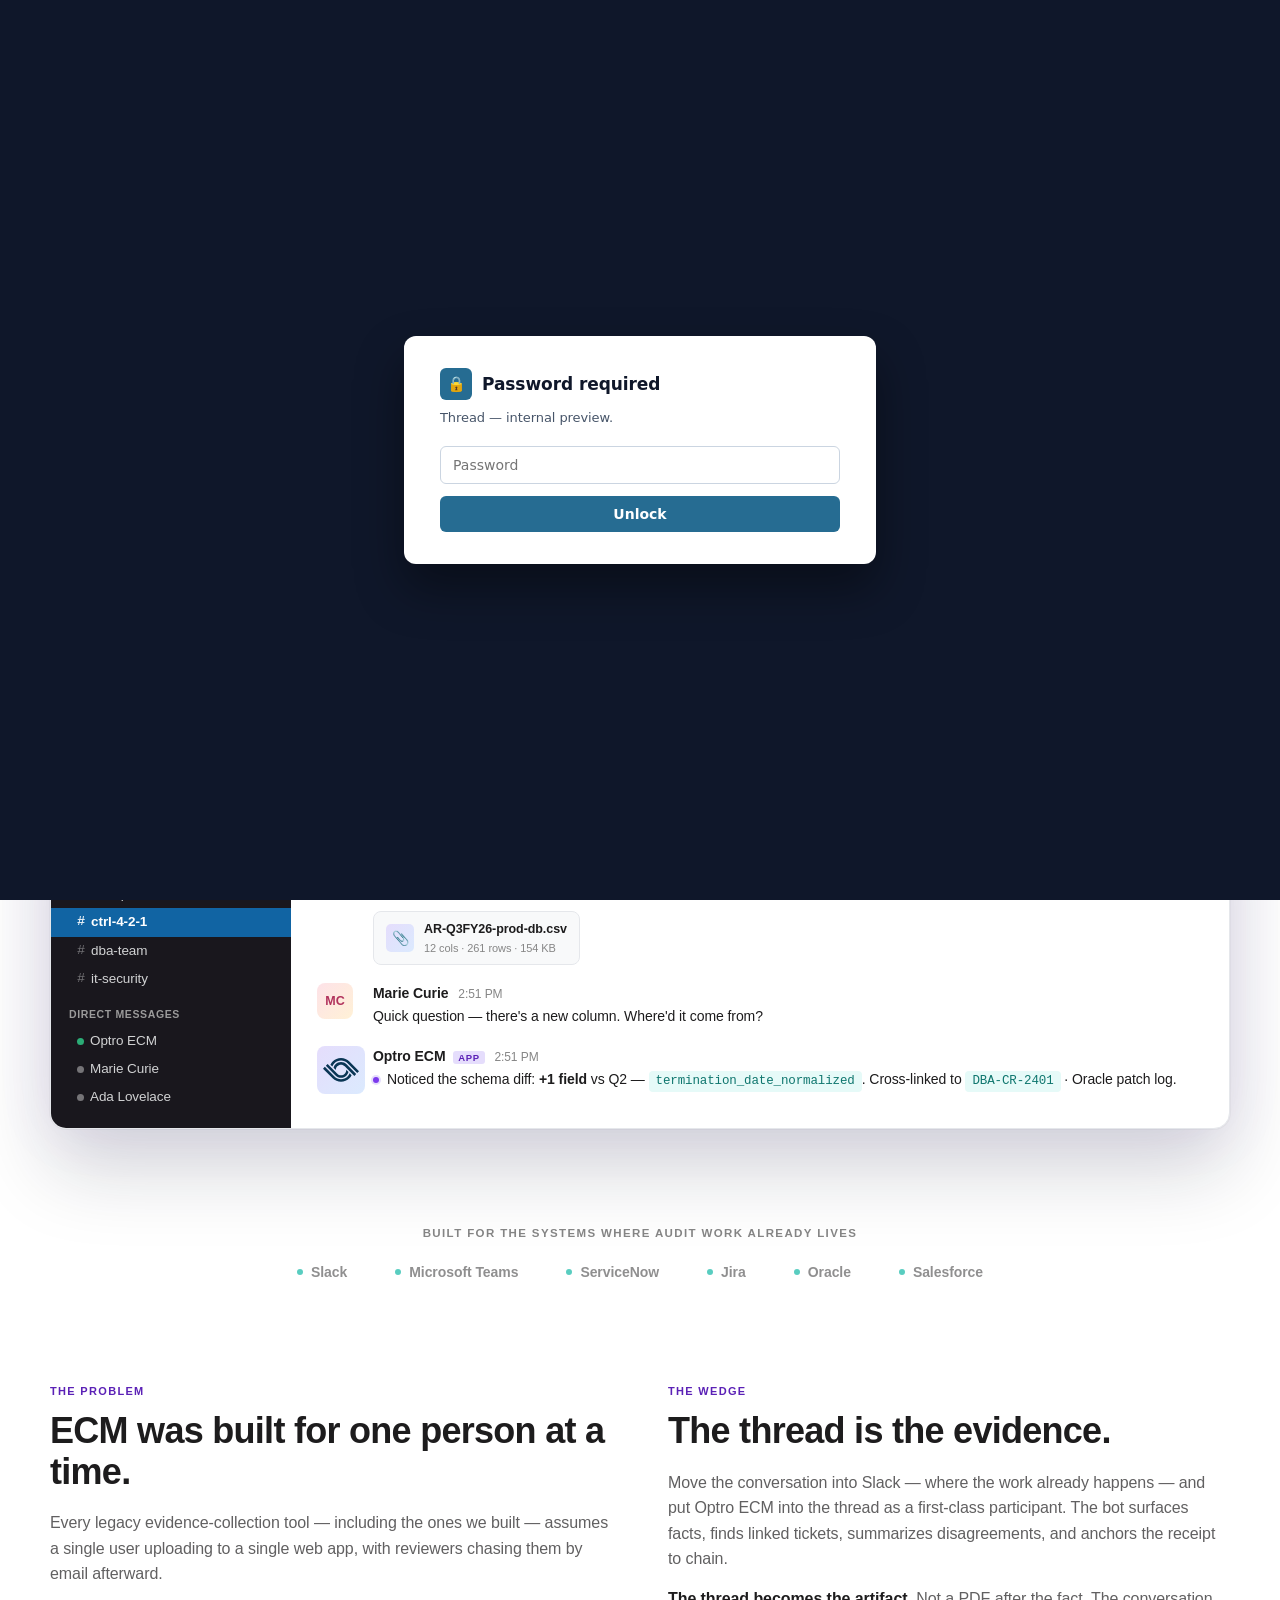
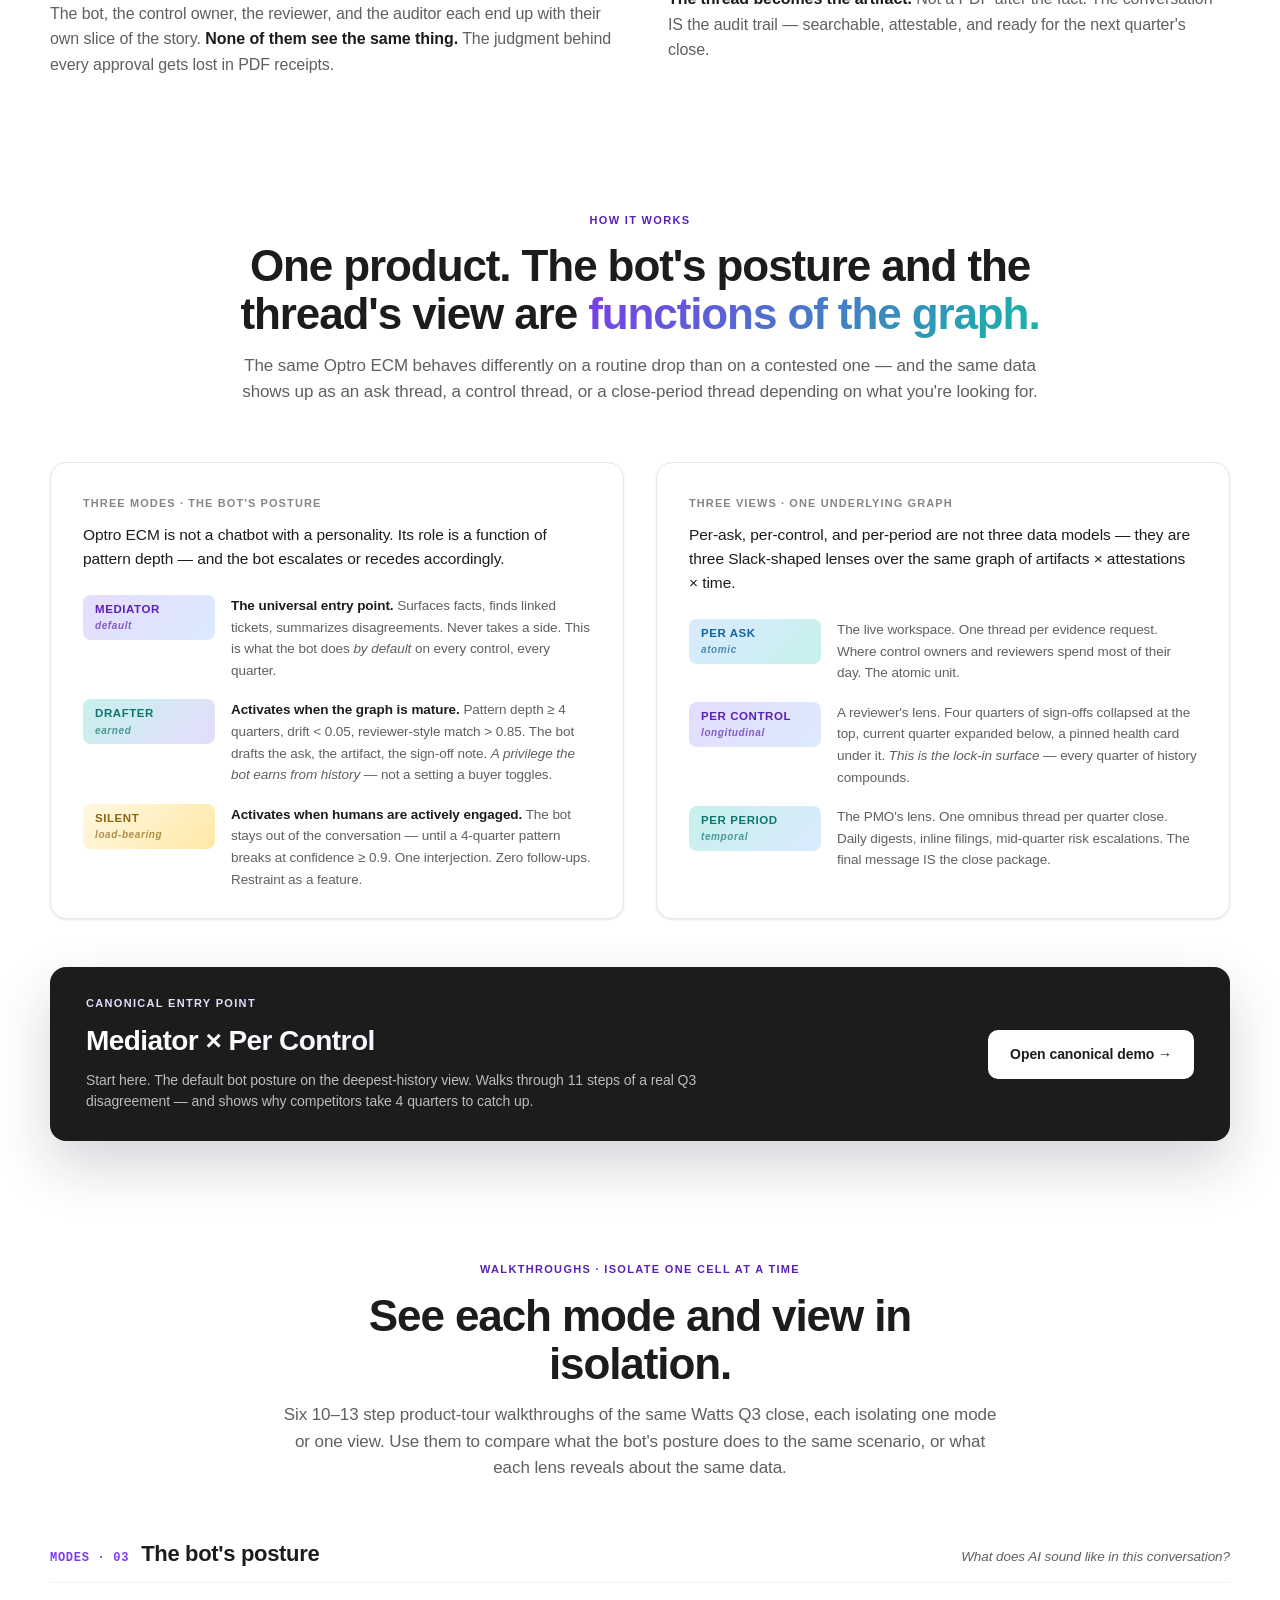
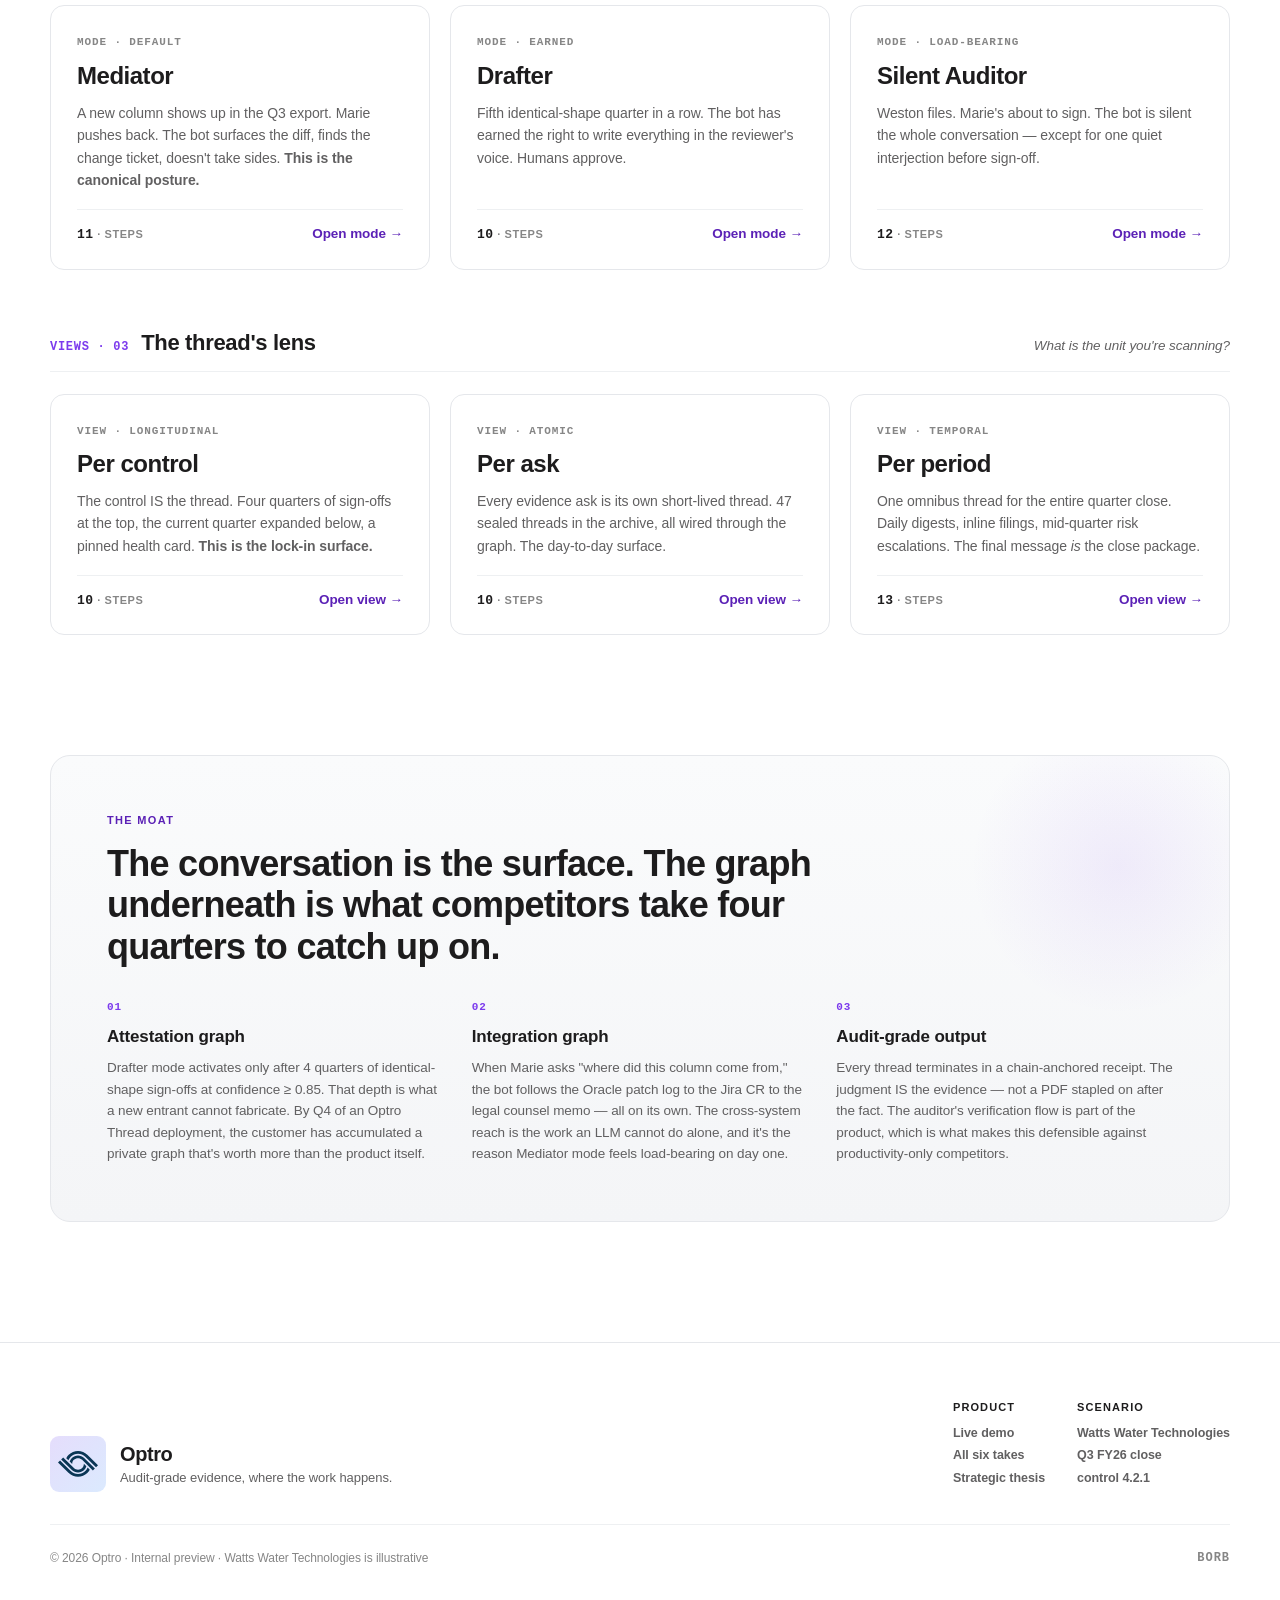
==== commit c2cdd873: "fix: drop white logo tile — use cropped transparent W mark + workspace name, like real Slack" ====
--- a/index.html
+++ b/index.html
@@ -5,8 +5,8 @@
 <meta charset="UTF-8" />
 <meta name="viewport" content="width=device-width, initial-scale=1" />
 <title>Optro Thread — multi-party AI for SOX evidence, in Slack</title>
-<link rel="stylesheet" href="slack-chrome.css?v=20260615e" />
-<link rel="stylesheet" href="optro-card.css?v=20260615e" />
+<link rel="stylesheet" href="slack-chrome.css?v=20260615f" />
+<link rel="stylesheet" href="optro-card.css?v=20260615f" />
 <style>
 html, body { height: auto; margin: 0; overflow: auto; background: #FFFFFF; }
 body { display: block; min-height: 100vh; }
@@ -209,14 +209,18 @@
   letter-spacing: -0.01em;
 }
 .hero-preview .pv-ws { padding: 12px 16px 14px; }
-.hero-preview .pv-ws .ws-tile {
-  display: block;
-  background: #FFFFFF;
-  border-radius: 6px;
-  padding: 10px 12px;
-  box-shadow: 0 1px 2px rgba(0, 0, 0, 0.2);
-}
-.hero-preview .pv-ws .ws-tile img { width: 100%; height: auto; display: block; }
+.hero-preview .pv-ws .pv-mark {
+  width: 28px; height: 28px;
+  display: grid; place-items: center;
+  flex-shrink: 0;
+}
+.hero-preview .pv-ws .pv-mark img { width: 100%; height: 100%; object-fit: contain; display: block; }
+.hero-preview .pv-ws .pv-name {
+  font-size: 14px; font-weight: 800;
+  color: #FFFFFF; letter-spacing: -0.01em;
+  white-space: nowrap; overflow: hidden; text-overflow: ellipsis;
+  min-width: 0;
+}
 .hero-preview .pv-sec {
   font-size: 10.5px;
   text-transform: uppercase;
@@ -925,9 +929,8 @@
   <div class="hero-preview">
     <aside class="pv-sidebar">
       <div class="pv-ws">
-        <a class="ws-tile" href="#" aria-label="Watts Water Technologies workspace">
-          <img src="watts-logo.jpg" alt="Watts Water Technologies" />
-        </a>
+        <span class="pv-mark"><img src="watts-mark.png" alt="Watts" /></span>
+        <span class="pv-name">Watts Water Technologies</span>
       </div>
       <div class="pv-sec">Channels</div>
       <div class="pv-ch"><span class="h">#</span> sox-q3-close</div>
--- a/slack-chrome.css
+++ b/slack-chrome.css
@@ -89,21 +89,33 @@
   overflow-y: auto;
 }
 .slack-workspace {
+  display: flex;
+  align-items: center;
+  gap: 10px;
   padding: 12px 16px 14px;
   border-bottom: 1px solid var(--sidebar-border);
-}
-.slack-workspace .workspace-tile {
+  min-width: 0;
+}
+.slack-workspace .workspace-mark {
+  width: 32px; height: 32px;
+  display: grid; place-items: center;
+  flex-shrink: 0;
+}
+.slack-workspace .workspace-mark img {
+  width: 100%;
+  height: 100%;
+  object-fit: contain;
   display: block;
-  width: 100%;
-  background: #FFFFFF;
-  border-radius: 6px;
-  padding: 10px 12px;
-  box-shadow: 0 1px 2px rgba(0, 0, 0, 0.2);
-}
-.slack-workspace .workspace-tile img {
-  width: 100%;
-  height: auto;
-  display: block;
+}
+.slack-workspace .workspace-name {
+  font-size: 15px;
+  font-weight: 800;
+  color: #FFFFFF;
+  letter-spacing: -0.01em;
+  white-space: nowrap;
+  overflow: hidden;
+  text-overflow: ellipsis;
+  min-width: 0;
 }
 .slack-section {
   padding: 16px 18px 4px;
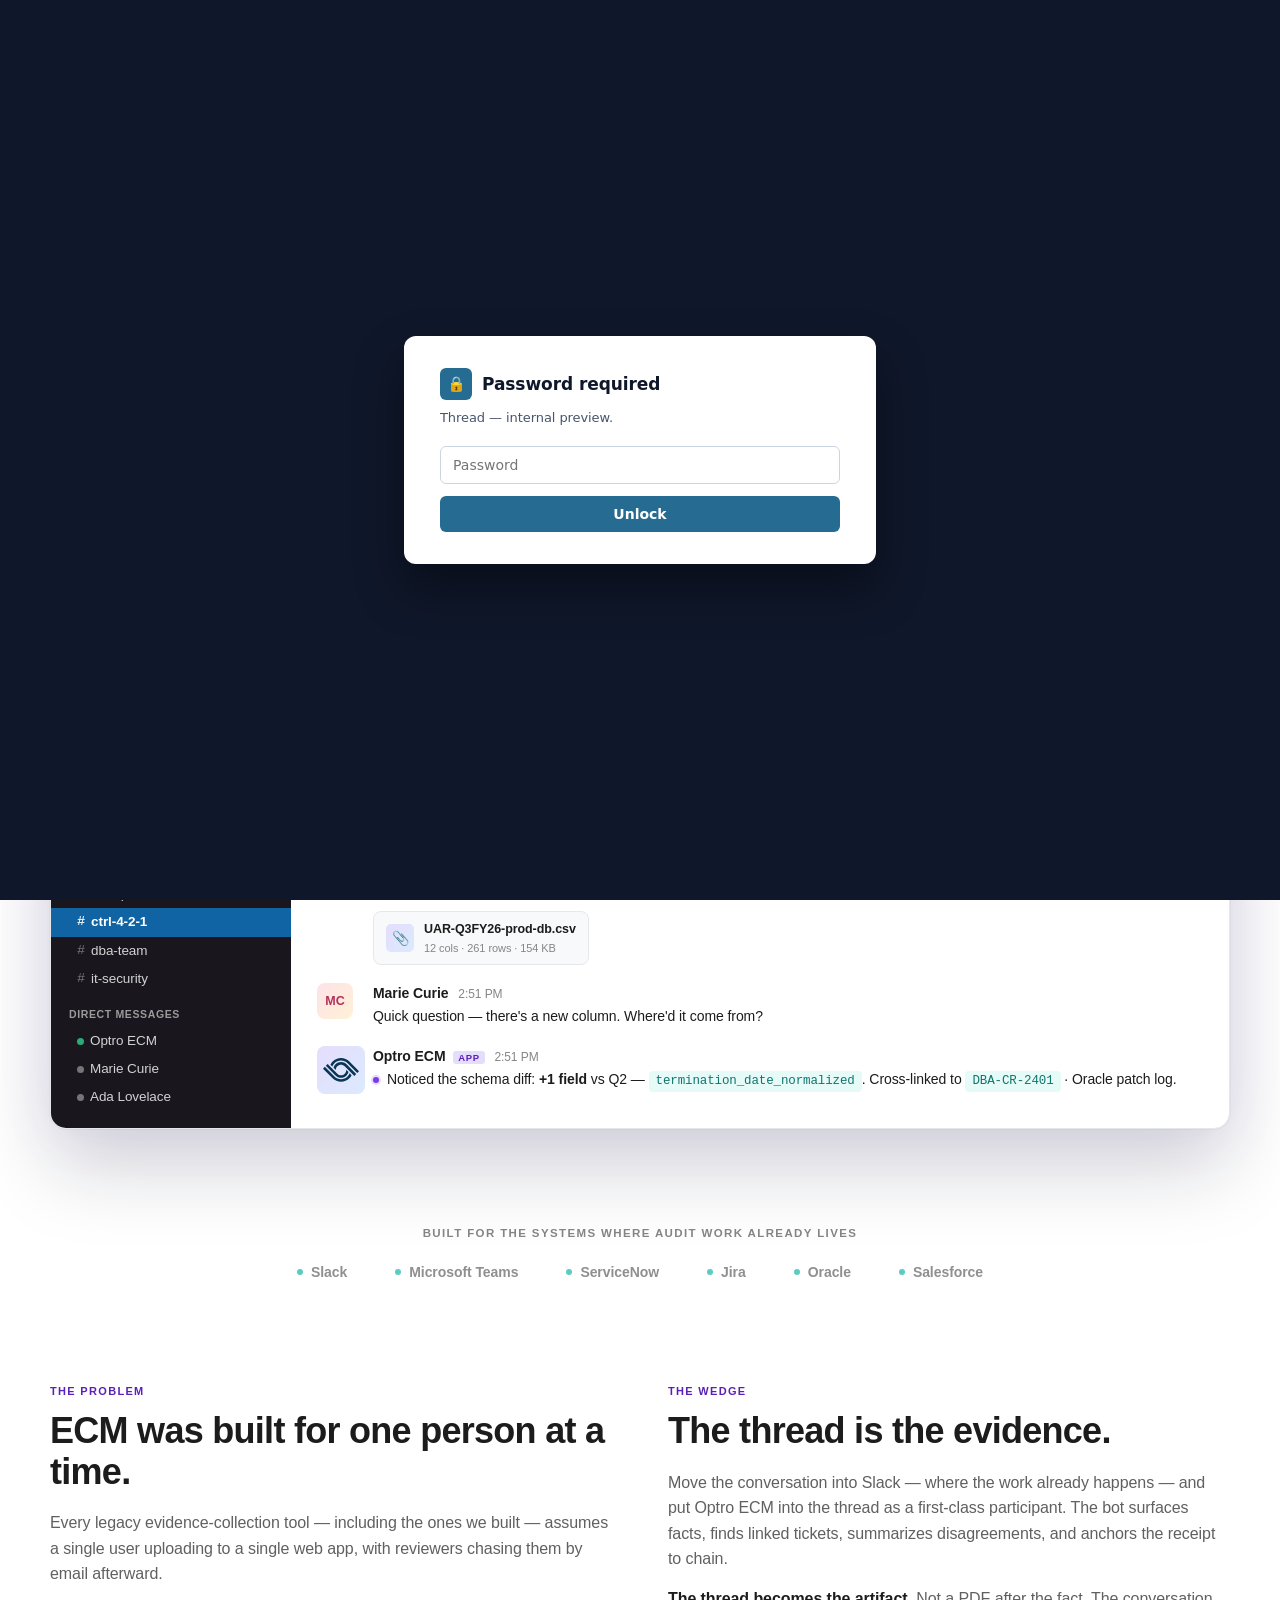
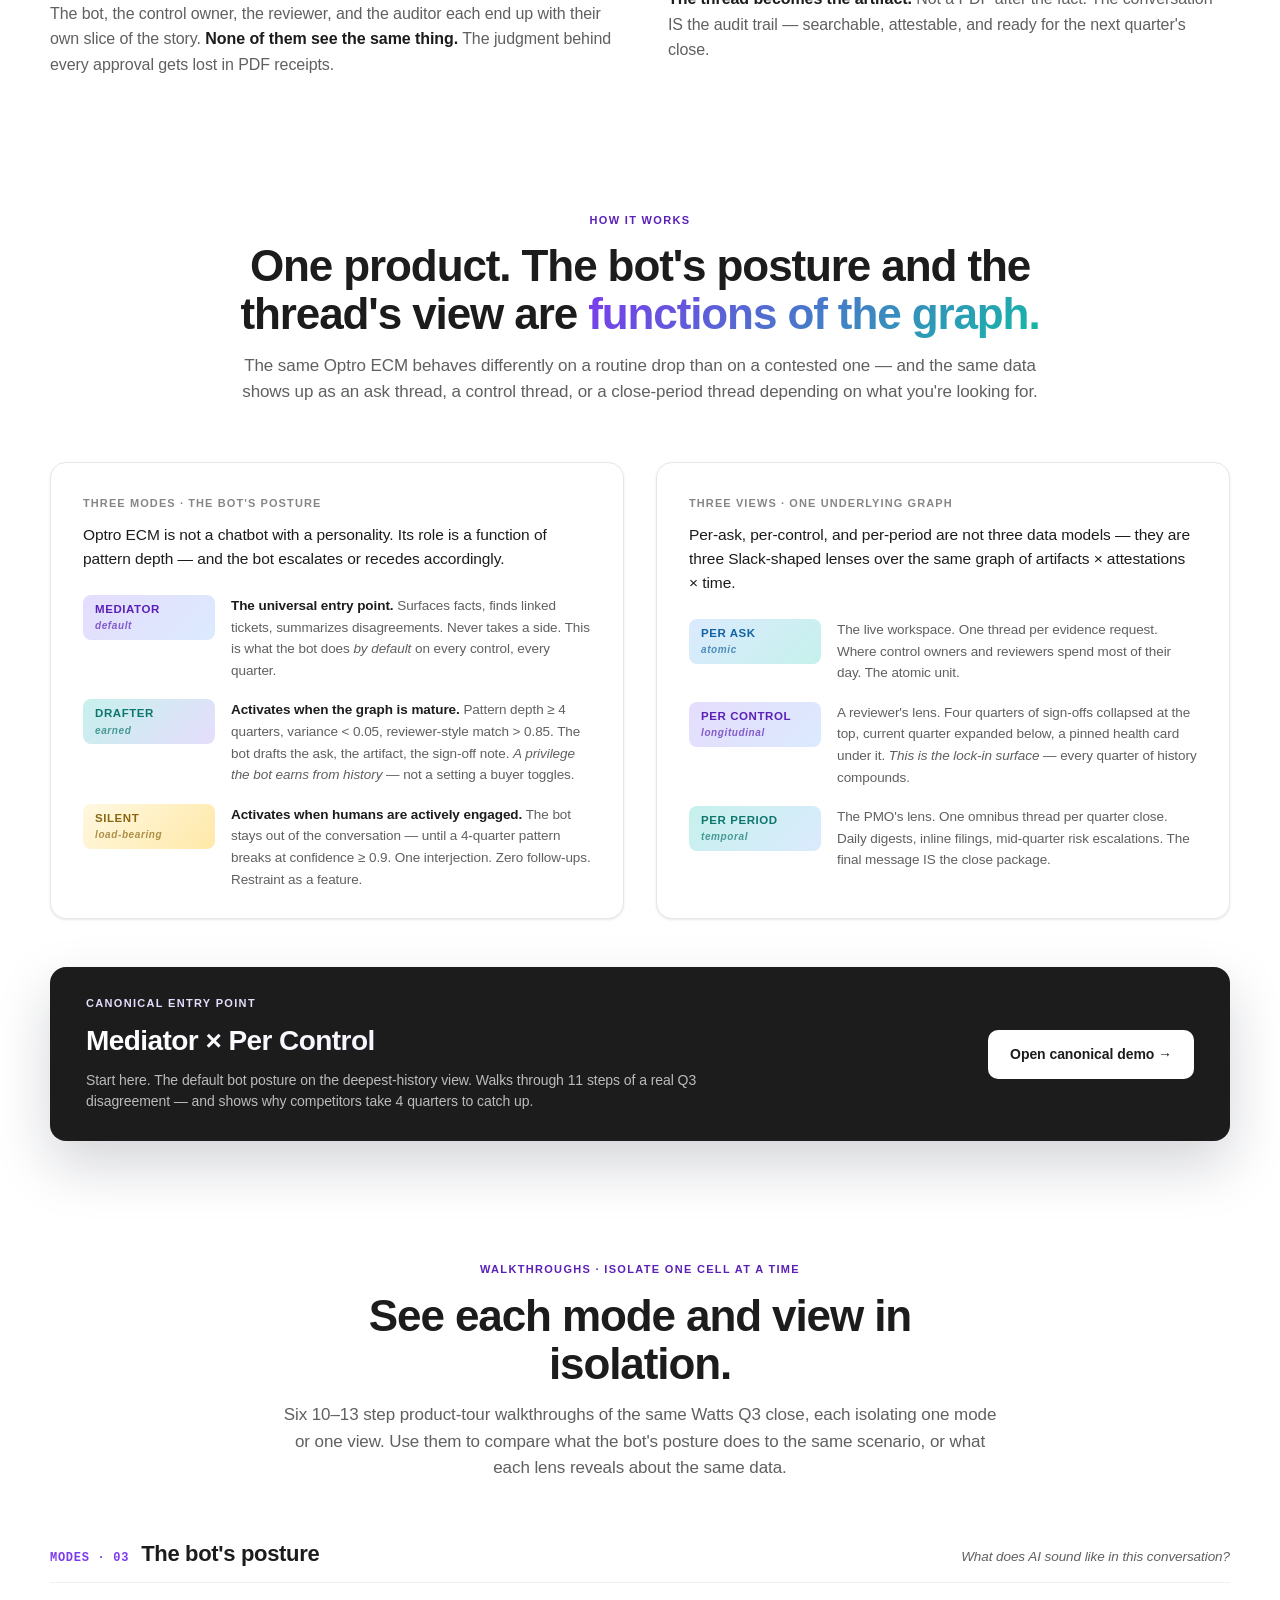
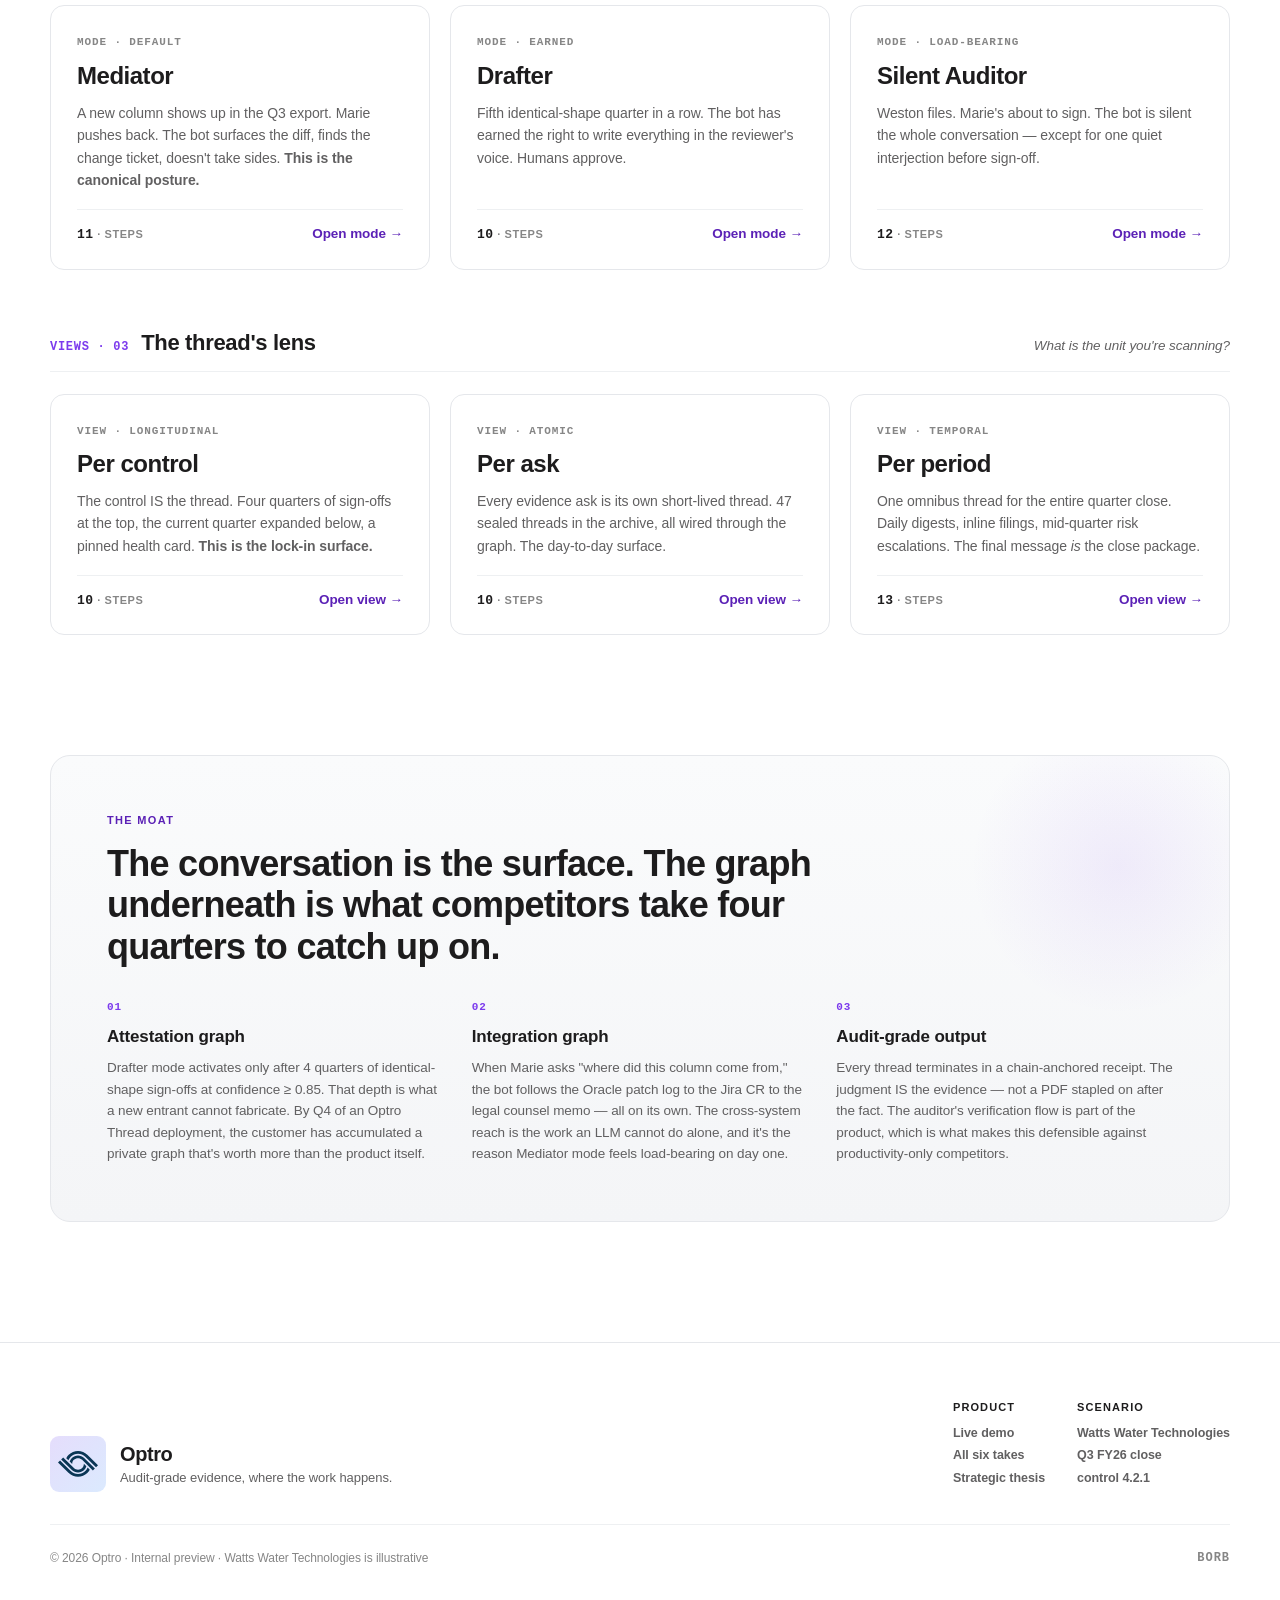
==== commit 7424ab09: "fix: GRC terminology pass — drift→variance, AR→UAR, sealed→closed, disputes→exceptions, classifier→A" ====
--- a/index.html
+++ b/index.html
@@ -5,8 +5,8 @@
 <meta charset="UTF-8" />
 <meta name="viewport" content="width=device-width, initial-scale=1" />
 <title>Optro Thread — multi-party AI for SOX evidence, in Slack</title>
-<link rel="stylesheet" href="slack-chrome.css?v=20260615f" />
-<link rel="stylesheet" href="optro-card.css?v=20260615f" />
+<link rel="stylesheet" href="slack-chrome.css?v=20260615g" />
+<link rel="stylesheet" href="optro-card.css?v=20260615g" />
 <style>
 html, body { height: auto; margin: 0; overflow: auto; background: #FFFFFF; }
 body { display: block; min-height: 100vh; }
@@ -952,11 +952,11 @@
           <div class="av">WP</div>
           <div>
             <div class="who">Weston Prohaska <span class="ts">2:48 PM</span></div>
-            <div class="txt">Q3 AR attached. Same query as last quarter.</div>
+            <div class="txt">Q3 UAR attached. Same query as last quarter.</div>
             <div class="attach">
               <span class="icon">📎</span>
               <span>
-                <div class="name">AR-Q3FY26-prod-db.csv</div>
+                <div class="name">UAR-Q3FY26-prod-db.csv</div>
                 <div class="meta">12 cols · 261 rows · 154 KB</div>
               </span>
             </div>
@@ -1046,7 +1046,7 @@
         <div class="mode-row">
           <div class="mode-tag mode-drafter">DRAFTER <span class="mode-meta">earned</span></div>
           <div class="mode-copy">
-            <strong>Activates when the graph is mature.</strong> Pattern depth ≥ 4 quarters, drift &lt; 0.05, reviewer-style match &gt; 0.85. The bot drafts the ask, the artifact, the sign-off note. <em>A privilege the bot earns from history</em> — not a setting a buyer toggles.
+            <strong>Activates when the graph is mature.</strong> Pattern depth ≥ 4 quarters, variance &lt; 0.05, reviewer-style match &gt; 0.85. The bot drafts the ask, the artifact, the sign-off note. <em>A privilege the bot earns from history</em> — not a setting a buyer toggles.
           </div>
         </div>
         <div class="mode-row">
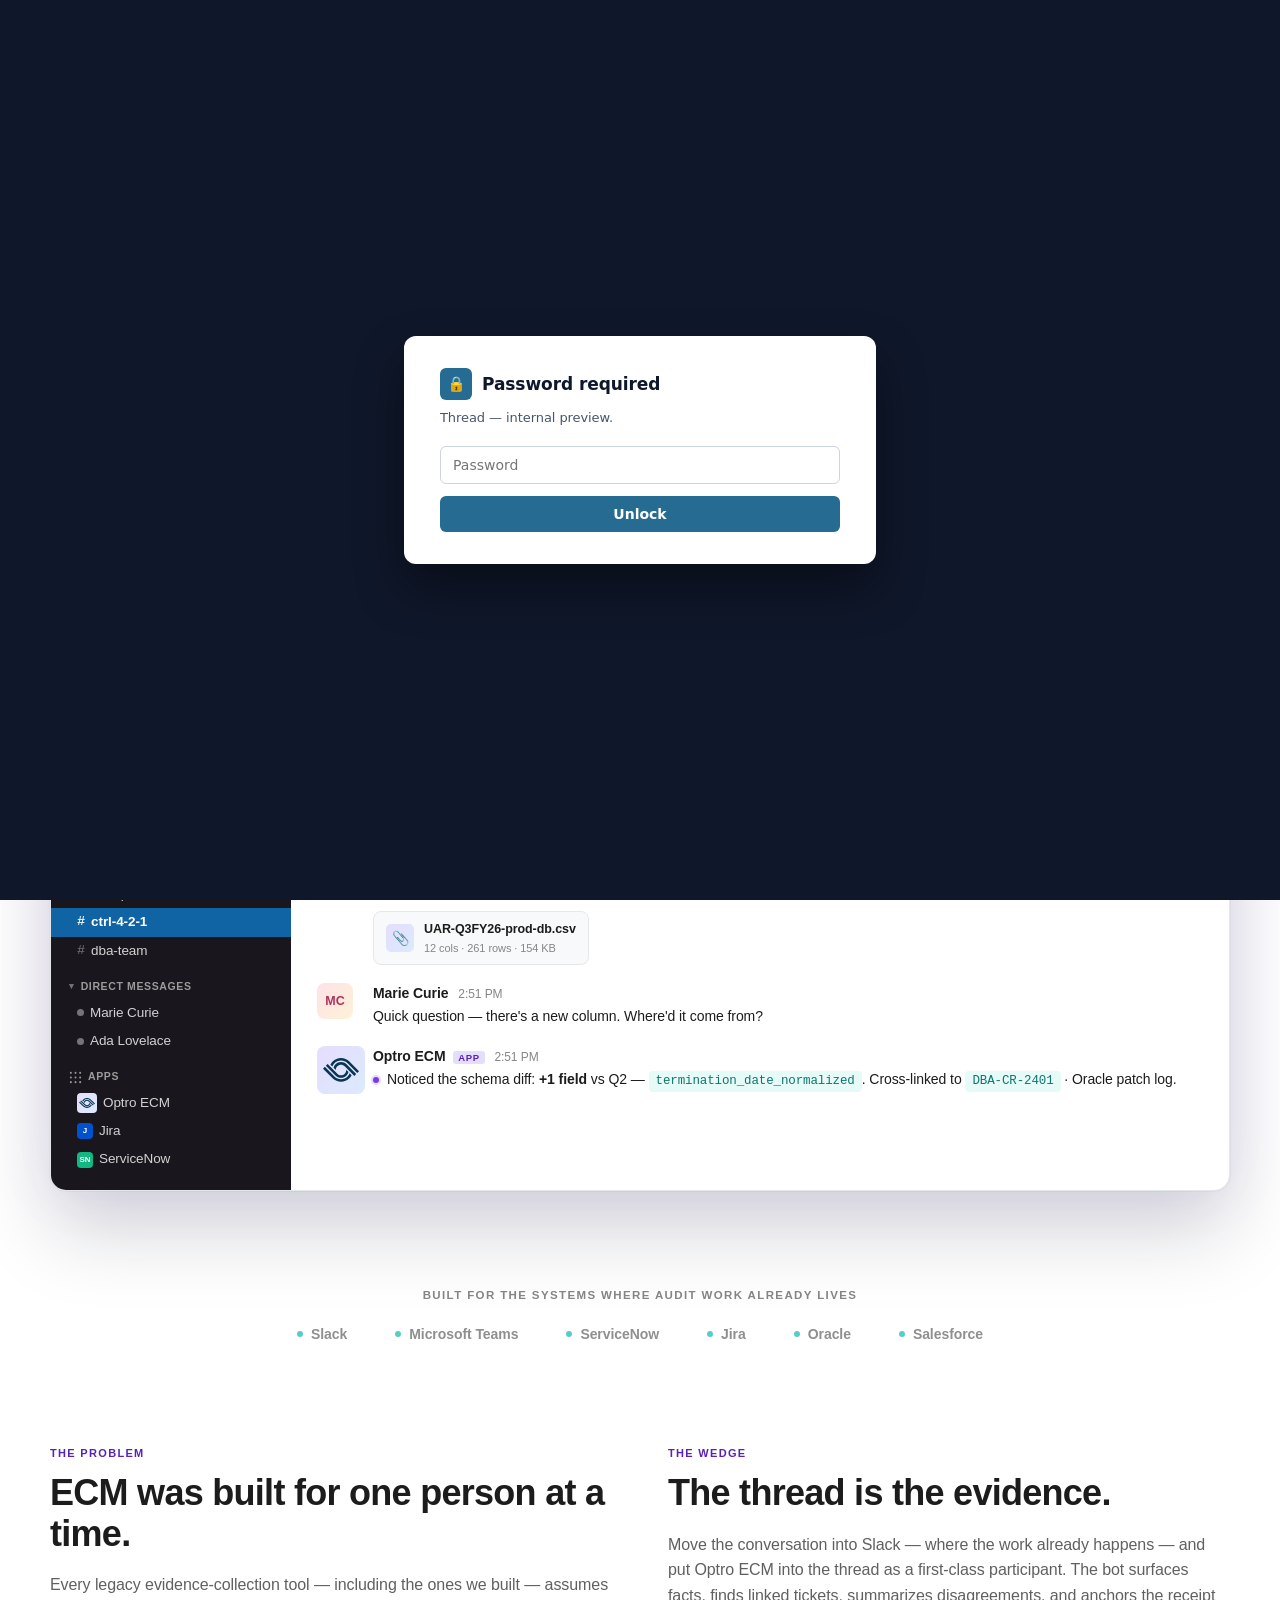
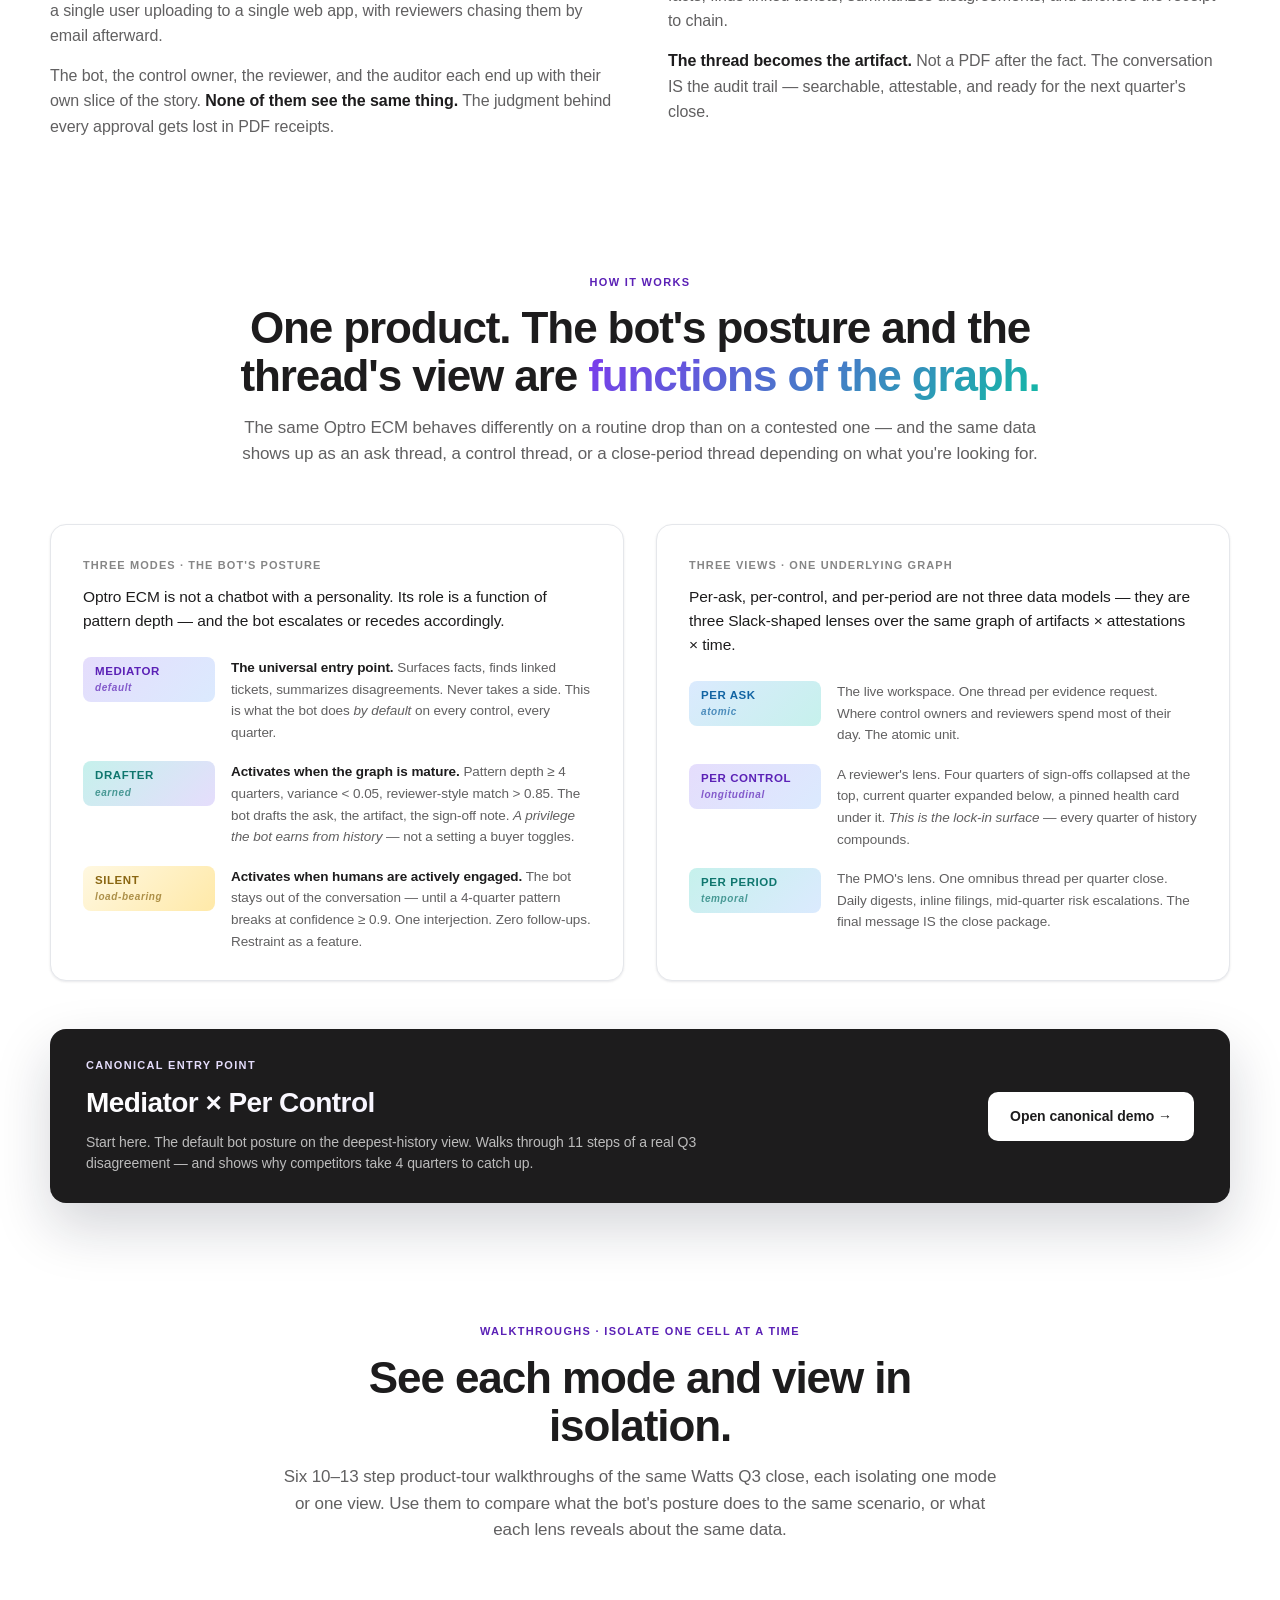
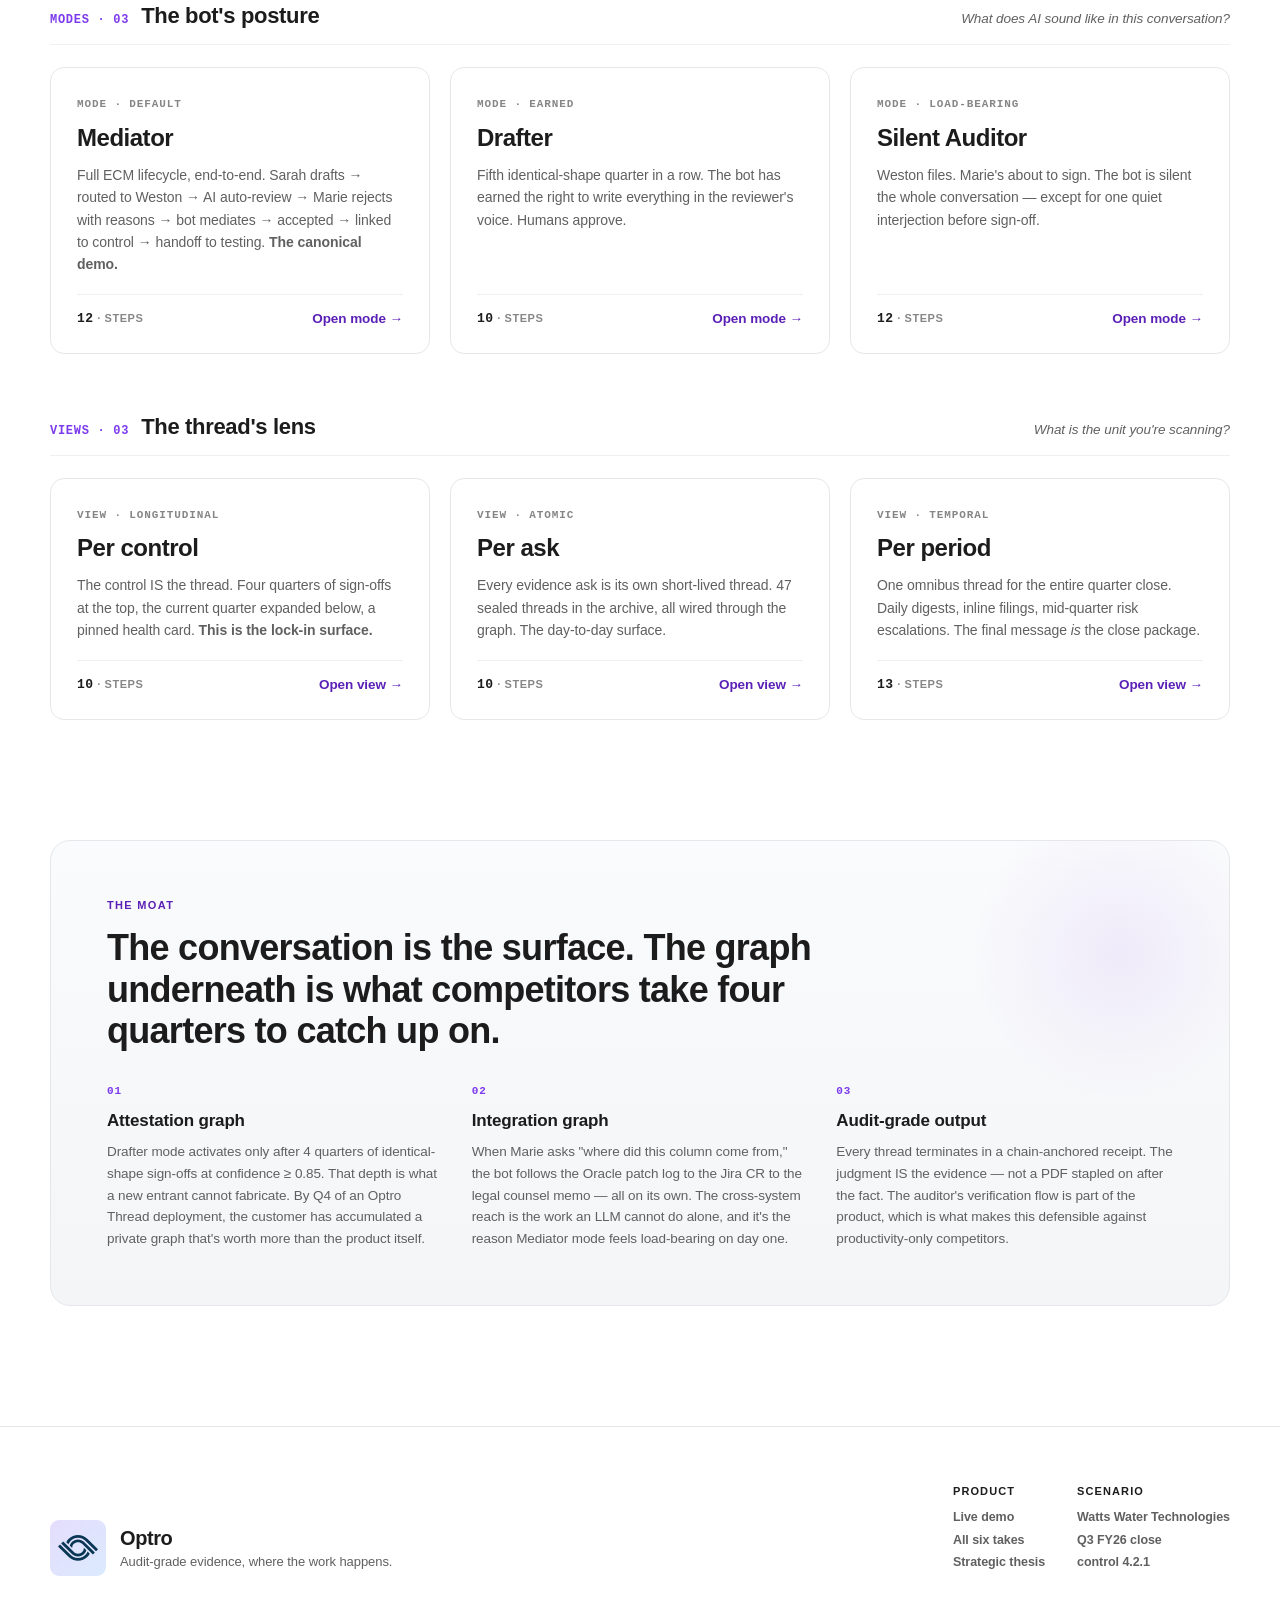
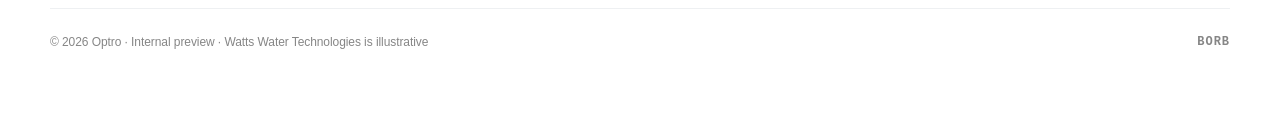
==== commit e781ba4b: "feat: ECM lifecycle in canonical demo + Apps section at bottom of Slack sidebar — Sarah drafts → sen" ====
--- a/index.html
+++ b/index.html
@@ -5,8 +5,8 @@
 <meta charset="UTF-8" />
 <meta name="viewport" content="width=device-width, initial-scale=1" />
 <title>Optro Thread — multi-party AI for SOX evidence, in Slack</title>
-<link rel="stylesheet" href="slack-chrome.css?v=20260615g" />
-<link rel="stylesheet" href="optro-card.css?v=20260615g" />
+<link rel="stylesheet" href="slack-chrome.css?v=20260615h" />
+<link rel="stylesheet" href="optro-card.css?v=20260615h" />
 <style>
 html, body { height: auto; margin: 0; overflow: auto; background: #FFFFFF; }
 body { display: block; min-height: 100vh; }
@@ -228,7 +228,32 @@
   color: var(--sidebar-text-dim);
   padding: 14px 18px 4px;
   font-weight: 700;
-}
+  display: flex; align-items: center; gap: 6px;
+}
+.hero-preview .pv-sec::before {
+  content: '▾';
+  font-size: 9px;
+  opacity: 0.7;
+}
+.hero-preview .pv-sec.is-apps::before {
+  content: '';
+  width: 13px;
+  height: 13px;
+  background-image: url('data:image/svg+xml;utf8,<svg xmlns="http://www.w3.org/2000/svg" viewBox="0 0 14 14"><g fill="%23aaa"><circle cx="2" cy="2" r="1.1"/><circle cx="7" cy="2" r="1.1"/><circle cx="12" cy="2" r="1.1"/><circle cx="2" cy="7" r="1.1"/><circle cx="7" cy="7" r="1.1"/><circle cx="12" cy="7" r="1.1"/><circle cx="2" cy="12" r="1.1"/><circle cx="7" cy="12" r="1.1"/><circle cx="12" cy="12" r="1.1"/></g></svg>');
+  background-repeat: no-repeat;
+  background-position: center;
+  background-size: contain;
+  opacity: 0.85;
+}
+.hero-preview .pv-ch .pv-app-ico {
+  width: 16px; height: 16px;
+  border-radius: 4px;
+  display: grid; place-items: center;
+  font-size: 8px; font-weight: 800;
+  color: #FFFFFF;
+  flex-shrink: 0;
+}
+.hero-preview .pv-ch .pv-app-ico img { width: 100%; height: 100%; object-fit: contain; display: block; }
 .hero-preview .pv-ch {
   padding: 4px 18px 4px 26px;
   font-size: 13.5px;
@@ -936,11 +961,13 @@
       <div class="pv-ch"><span class="h">#</span> sox-q3-close</div>
       <div class="pv-ch active"><span class="h">#</span> ctrl-4-2-1</div>
       <div class="pv-ch"><span class="h">#</span> dba-team</div>
-      <div class="pv-ch"><span class="h">#</span> it-security</div>
       <div class="pv-sec">Direct messages</div>
-      <div class="pv-ch"><span class="dot online"></span> Optro ECM</div>
       <div class="pv-ch"><span class="dot"></span> Marie Curie</div>
       <div class="pv-ch"><span class="dot"></span> Ada Lovelace</div>
+      <div class="pv-sec is-apps">Apps</div>
+      <div class="pv-ch"><span class="pv-app-ico" style="background:linear-gradient(135deg,#e5ddfa,#dbeaff);padding:2px;"><img src="optro-mark.svg" alt="Optro" /></span> Optro ECM</div>
+      <div class="pv-ch"><span class="pv-app-ico" style="background:#0052CC;">J</span> Jira</div>
+      <div class="pv-ch"><span class="pv-app-ico" style="background:#10B981;">SN</span> ServiceNow</div>
     </aside>
     <main class="pv-main">
       <div class="pv-head">
@@ -1119,9 +1146,9 @@
       <a class="tile" href="role-mediator.html">
         <span class="tile-num">MODE · DEFAULT</span>
         <div class="tile-title">Mediator</div>
-        <div class="tile-hook">A new column shows up in the Q3 export. Marie pushes back. The bot surfaces the diff, finds the change ticket, doesn't take sides. <strong>This is the canonical posture.</strong></div>
+        <div class="tile-hook">Full ECM lifecycle, end-to-end. Sarah drafts → routed to Weston → AI auto-review → Marie rejects with reasons → bot mediates → accepted → linked to control → handoff to testing. <strong>The canonical demo.</strong></div>
         <div class="tile-foot">
-          <span class="tile-stat"><span class="num">11</span> · steps</span>
+          <span class="tile-stat"><span class="num">12</span> · steps</span>
           <span class="tile-arrow">Open mode →</span>
         </div>
       </a>
--- a/slack-chrome.css
+++ b/slack-chrome.css
@@ -128,6 +128,33 @@
   align-items: center;
   gap: 6px;
 }
+.slack-section::before {
+  content: '▾';
+  font-size: 9px;
+  opacity: 0.7;
+}
+.slack-section.is-apps::before {
+  content: '';
+  width: 13px;
+  height: 13px;
+  background-image: url('data:image/svg+xml;utf8,<svg xmlns="http://www.w3.org/2000/svg" viewBox="0 0 14 14"><g fill="%23aaa"><circle cx="2" cy="2" r="1.1"/><circle cx="7" cy="2" r="1.1"/><circle cx="12" cy="2" r="1.1"/><circle cx="2" cy="7" r="1.1"/><circle cx="7" cy="7" r="1.1"/><circle cx="12" cy="7" r="1.1"/><circle cx="2" cy="12" r="1.1"/><circle cx="7" cy="12" r="1.1"/><circle cx="12" cy="12" r="1.1"/></g></svg>');
+  background-repeat: no-repeat;
+  background-position: center;
+  background-size: contain;
+  opacity: 0.85;
+}
+.slack-channel .app-icon {
+  width: 18px;
+  height: 18px;
+  border-radius: 4px;
+  display: grid;
+  place-items: center;
+  flex-shrink: 0;
+  font-size: 9px;
+  font-weight: 800;
+  color: #FFFFFF;
+}
+.slack-channel .app-icon img { width: 100%; height: 100%; object-fit: contain; display: block; }
 .slack-channel {
   padding: 4px 18px 4px 26px;
   cursor: pointer;
--- a/optro-card.css
+++ b/optro-card.css
@@ -11,6 +11,31 @@
   overflow: hidden;
   box-shadow: var(--shadow-sm);
 }
+.optro-card.is-accepted { border-left-color: var(--accent-green-500); }
+.optro-card.is-handoff {
+  border: 1px dashed var(--border-strong);
+  border-left: 1px dashed var(--border-strong);
+  background: linear-gradient(180deg, #FAFBFC, #F4F5F7);
+}
+
+.state-pill {
+  display: inline-flex;
+  align-items: center;
+  padding: 2px 8px;
+  border-radius: 999px;
+  font-size: 10.5px;
+  font-weight: 700;
+  letter-spacing: 0.05em;
+  text-transform: uppercase;
+  background: #F3F4F6;
+  color: #4B5563;
+  vertical-align: middle;
+}
+.state-pill.is-draft { background: #F3F4F6; color: #4B5563; }
+.state-pill.is-open { background: #FEF3C7; color: #92400E; }
+.state-pill.is-submitted { background: #FDE68A; color: #78350F; }
+.state-pill.is-accepted { background: #DAFBE1; color: #1A7F37; }
+.state-pill.is-linked { background: #DBEAFE; color: #1E40AF; }
 
 .optro-card .card-section { padding: 14px 16px; }
 .optro-card .card-divider { height: 1px; background: var(--divider); margin: 0; }
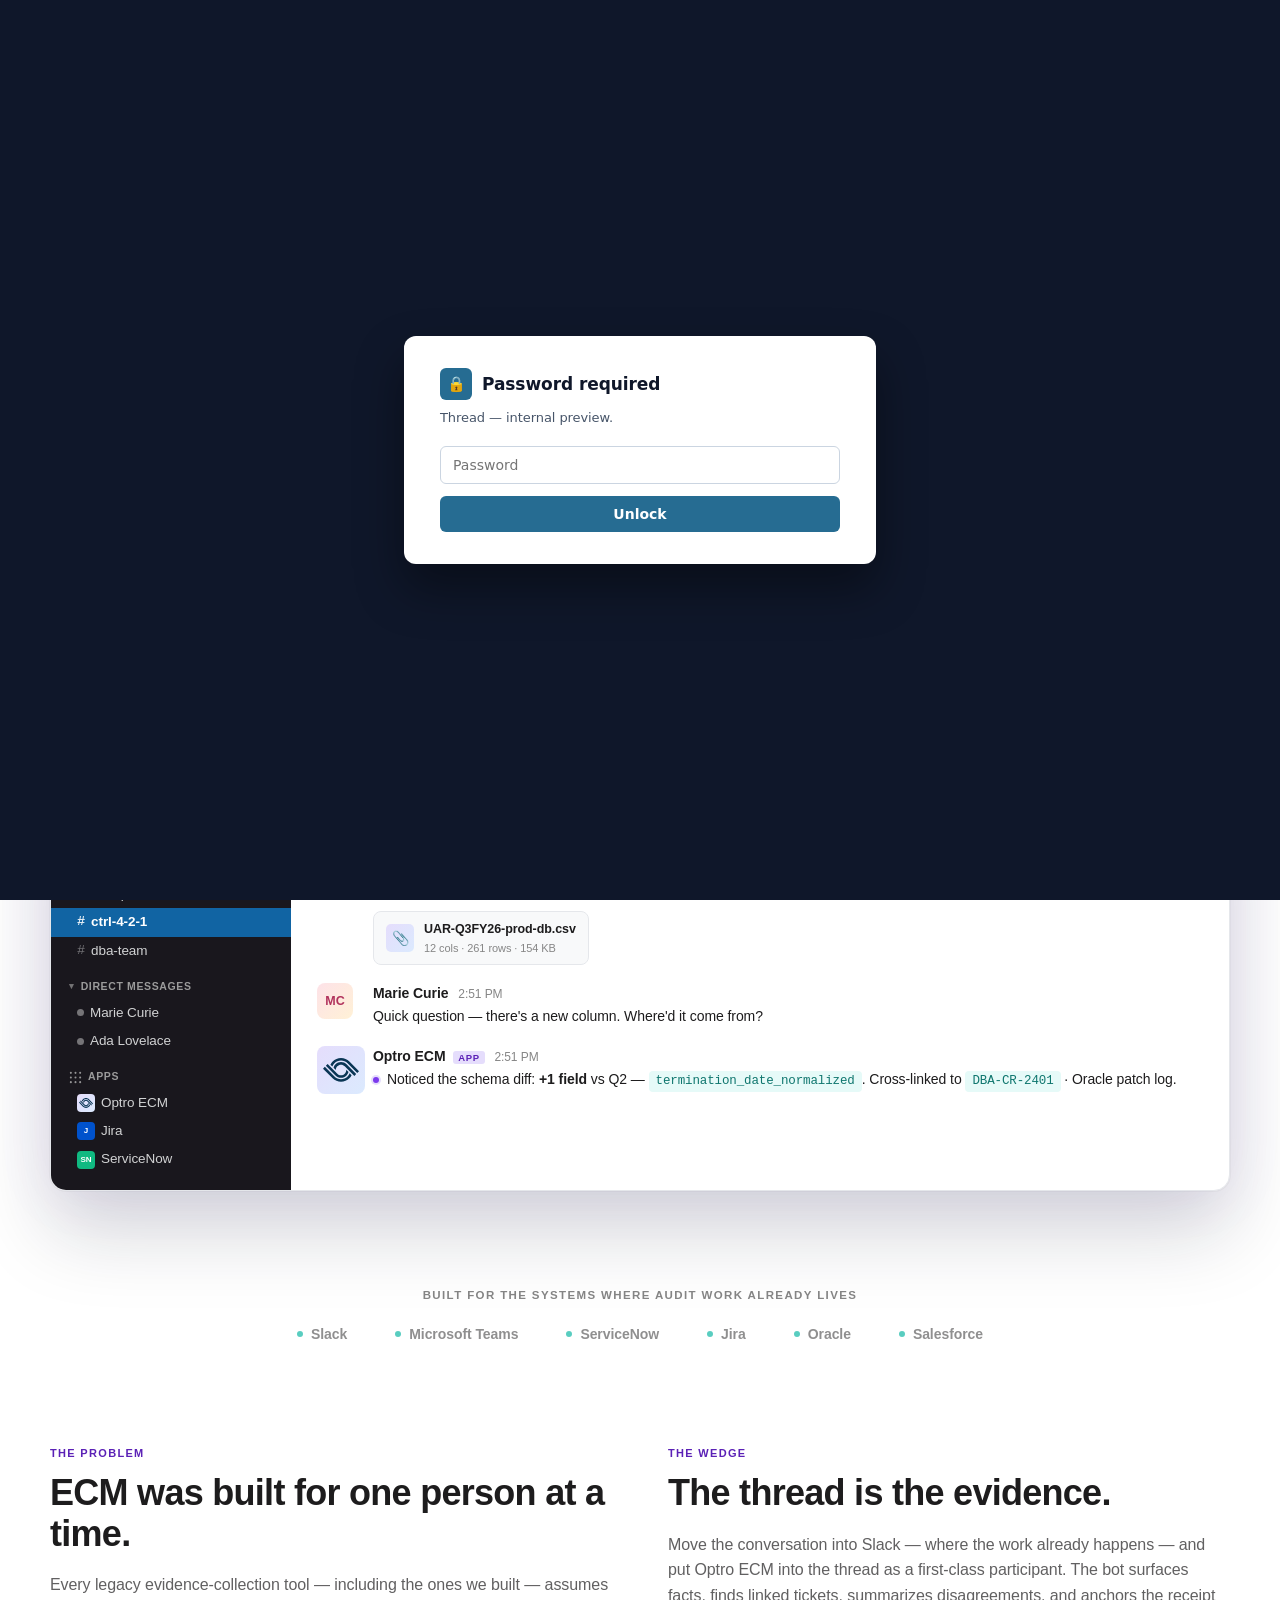
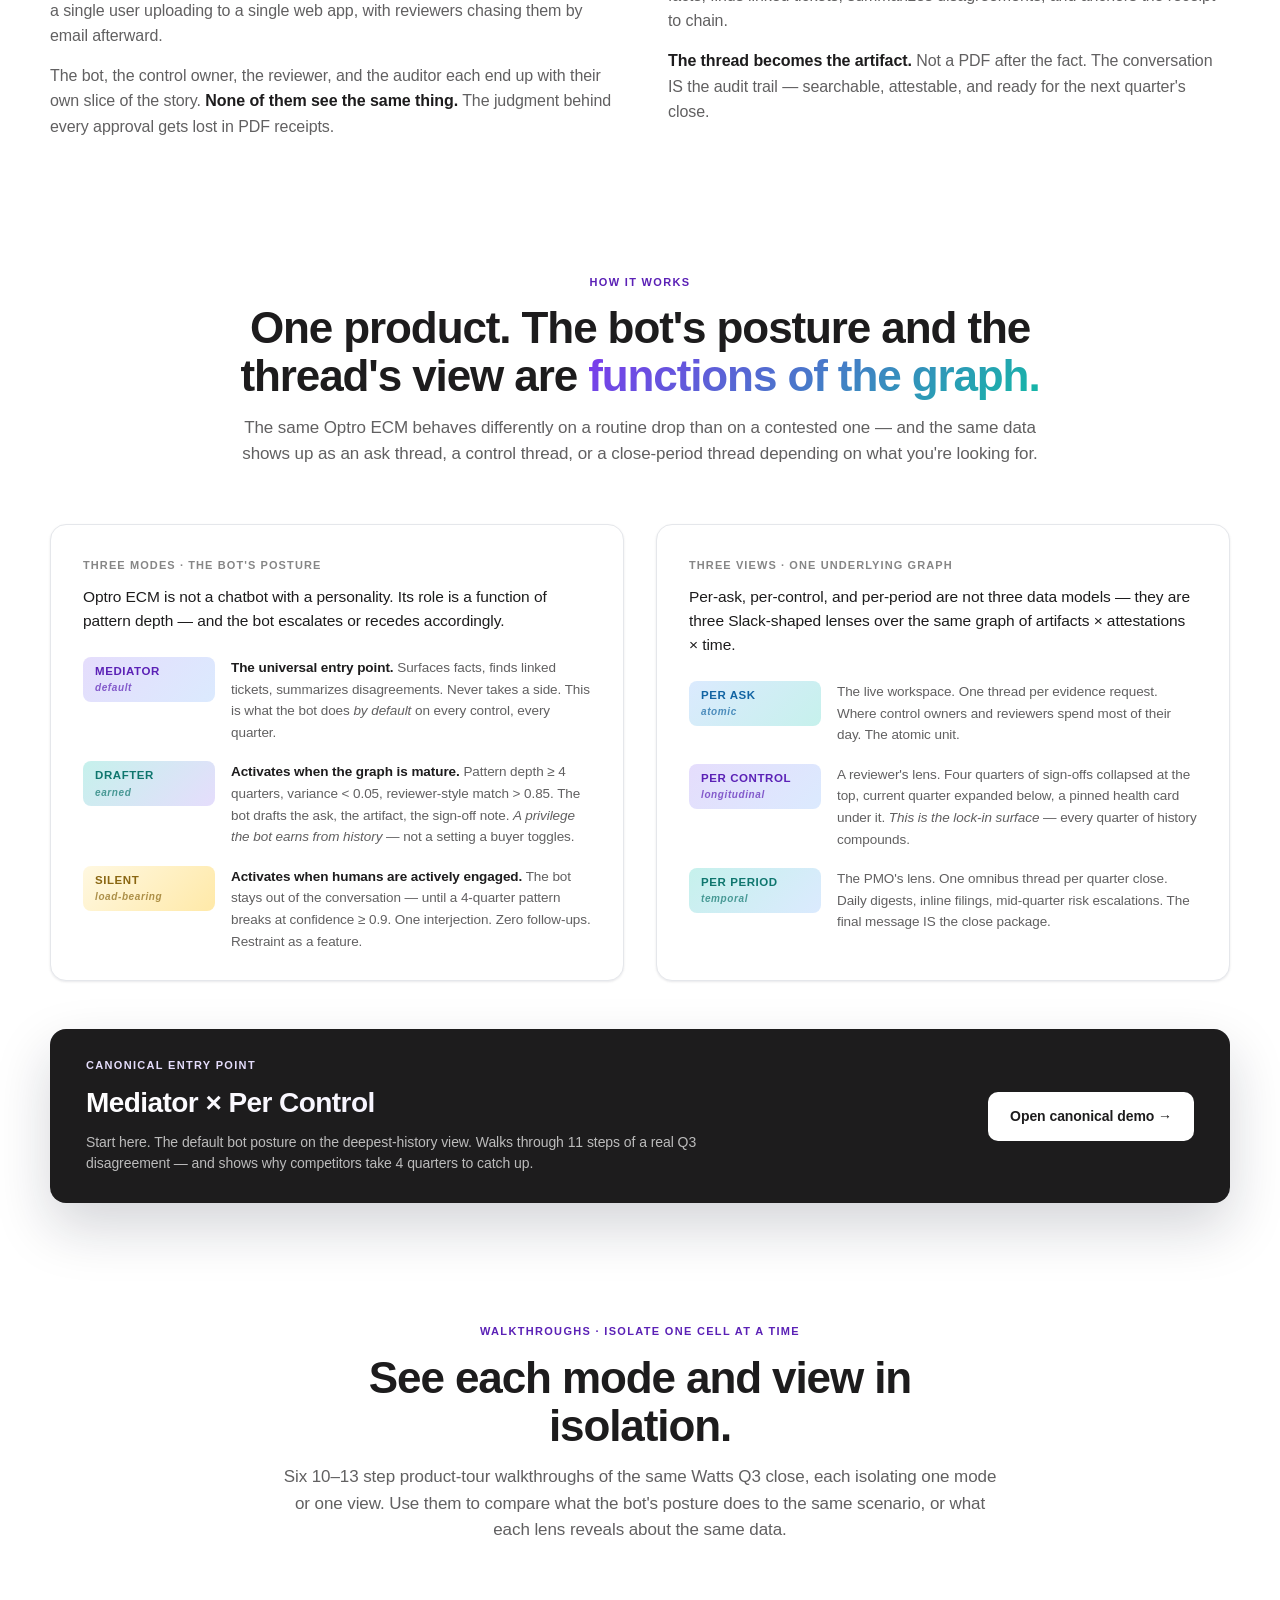
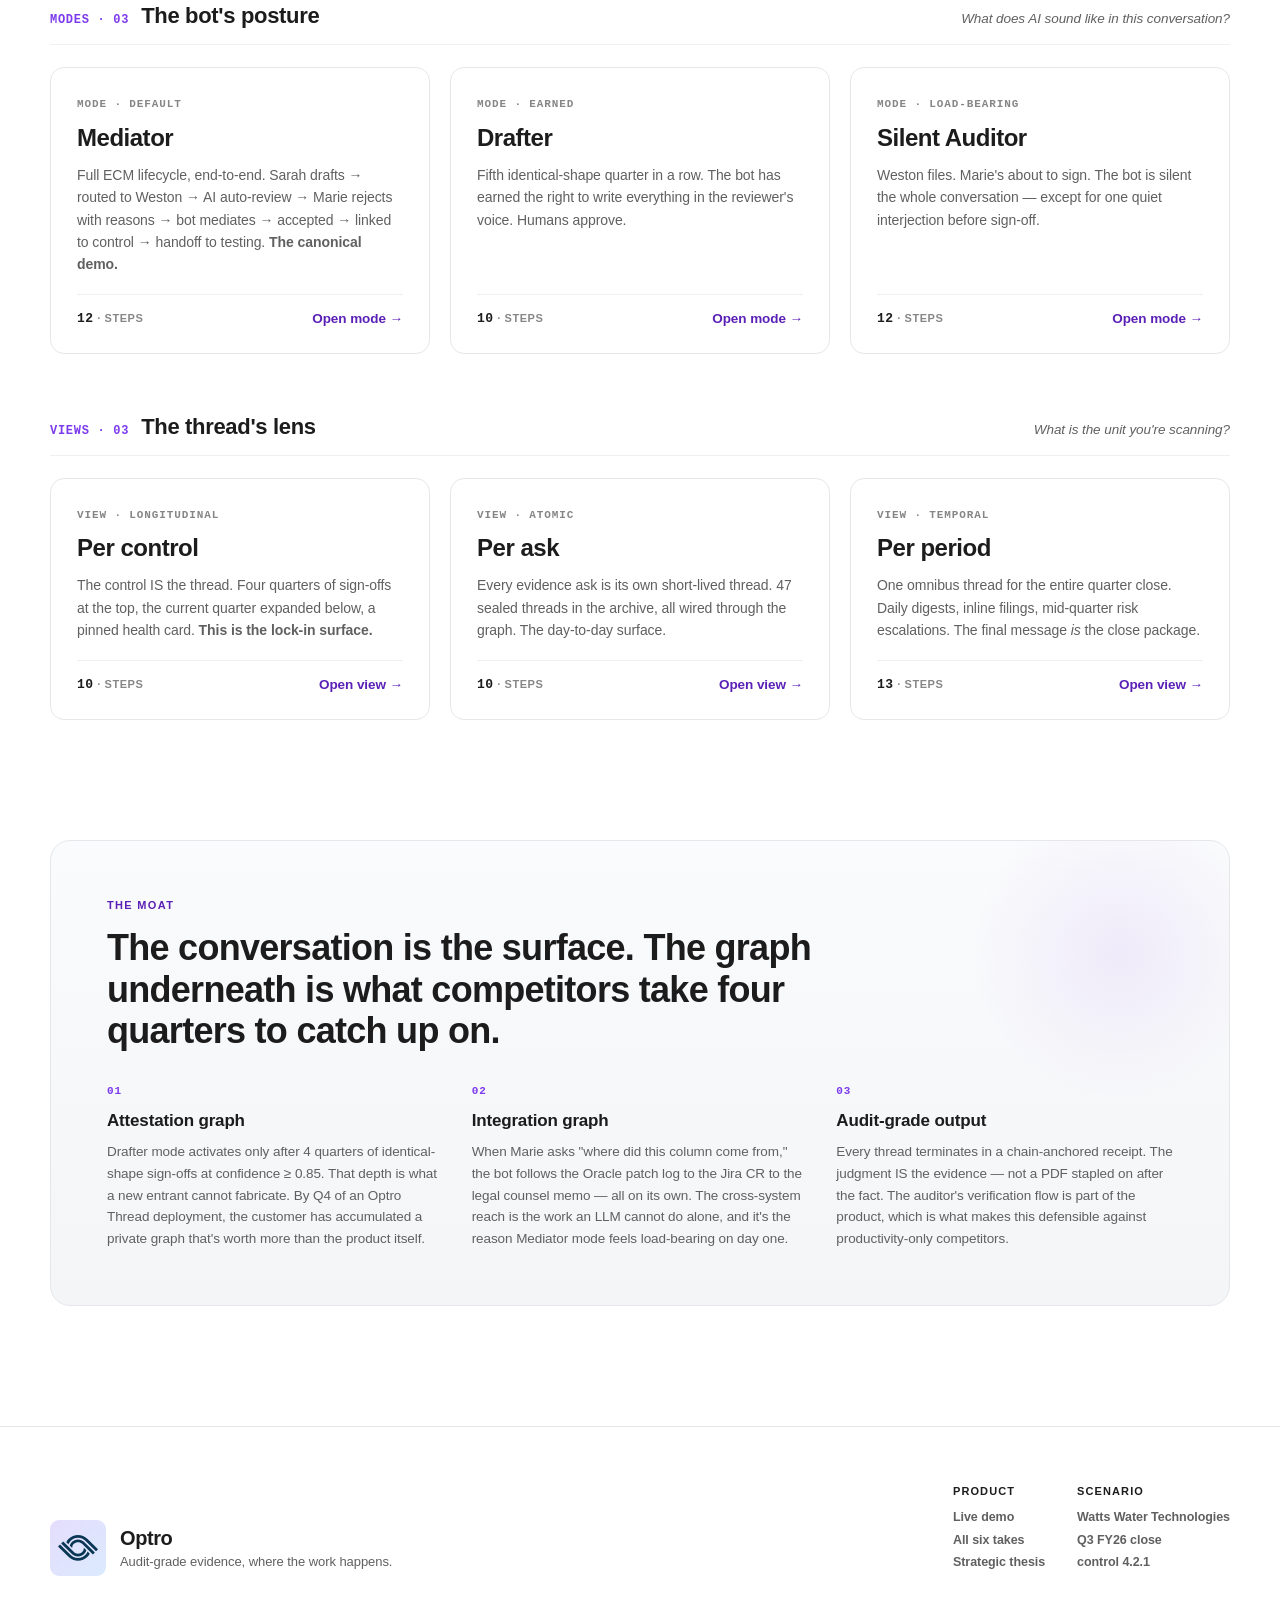
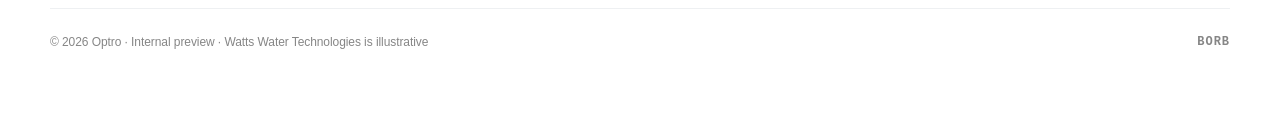
==== commit ac63a892: "fix: app icons even sizing — box-sizing border-box + 20px uniform" ====
--- a/index.html
+++ b/index.html
@@ -5,8 +5,8 @@
 <meta charset="UTF-8" />
 <meta name="viewport" content="width=device-width, initial-scale=1" />
 <title>Optro Thread — multi-party AI for SOX evidence, in Slack</title>
-<link rel="stylesheet" href="slack-chrome.css?v=20260615h" />
-<link rel="stylesheet" href="optro-card.css?v=20260615h" />
+<link rel="stylesheet" href="slack-chrome.css?v=20260615i" />
+<link rel="stylesheet" href="optro-card.css?v=20260615i" />
 <style>
 html, body { height: auto; margin: 0; overflow: auto; background: #FFFFFF; }
 body { display: block; min-height: 100vh; }
@@ -246,12 +246,13 @@
   opacity: 0.85;
 }
 .hero-preview .pv-ch .pv-app-ico {
-  width: 16px; height: 16px;
+  width: 18px; height: 18px;
   border-radius: 4px;
   display: grid; place-items: center;
   font-size: 8px; font-weight: 800;
   color: #FFFFFF;
   flex-shrink: 0;
+  box-sizing: border-box;
 }
 .hero-preview .pv-ch .pv-app-ico img { width: 100%; height: 100%; object-fit: contain; display: block; }
 .hero-preview .pv-ch {
--- a/slack-chrome.css
+++ b/slack-chrome.css
@@ -144,8 +144,8 @@
   opacity: 0.85;
 }
 .slack-channel .app-icon {
-  width: 18px;
-  height: 18px;
+  width: 20px;
+  height: 20px;
   border-radius: 4px;
   display: grid;
   place-items: center;
@@ -153,6 +153,7 @@
   font-size: 9px;
   font-weight: 800;
   color: #FFFFFF;
+  box-sizing: border-box;
 }
 .slack-channel .app-icon img { width: 100%; height: 100%; object-fit: contain; display: block; }
 .slack-channel {
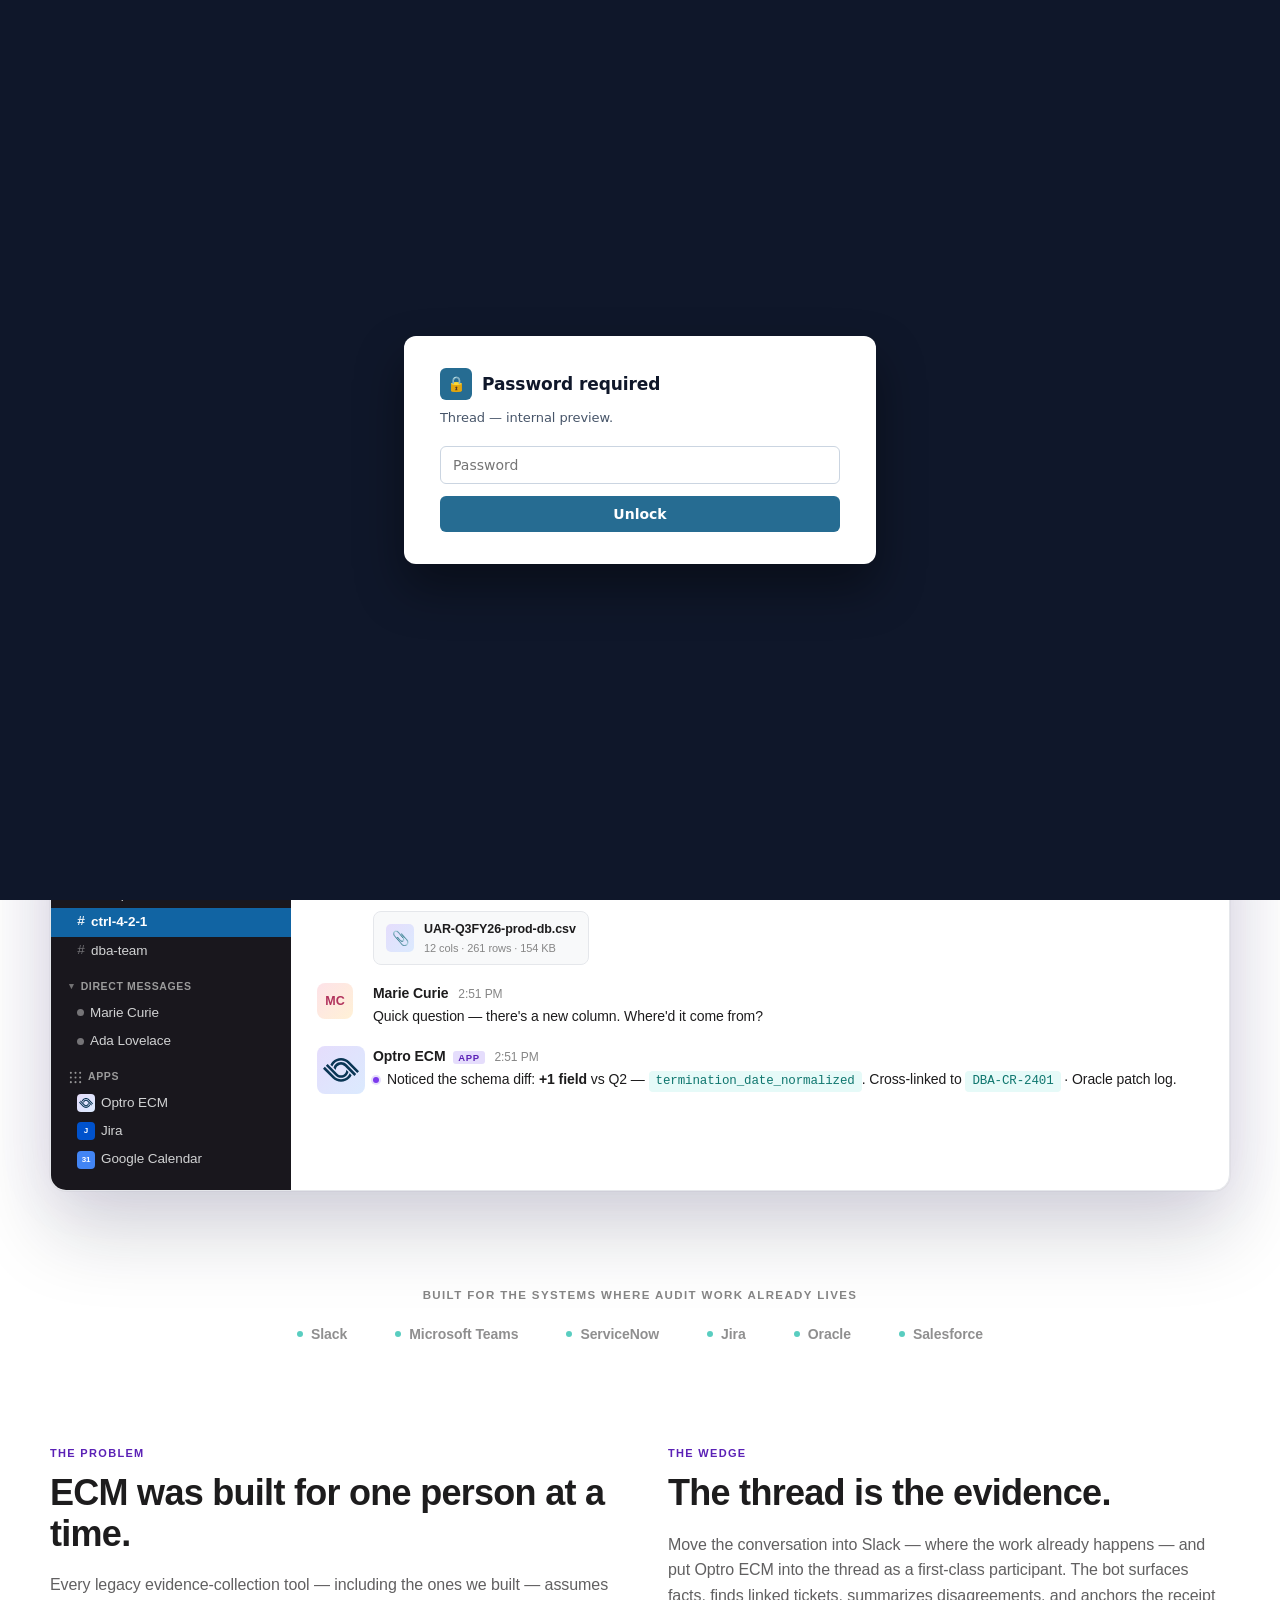
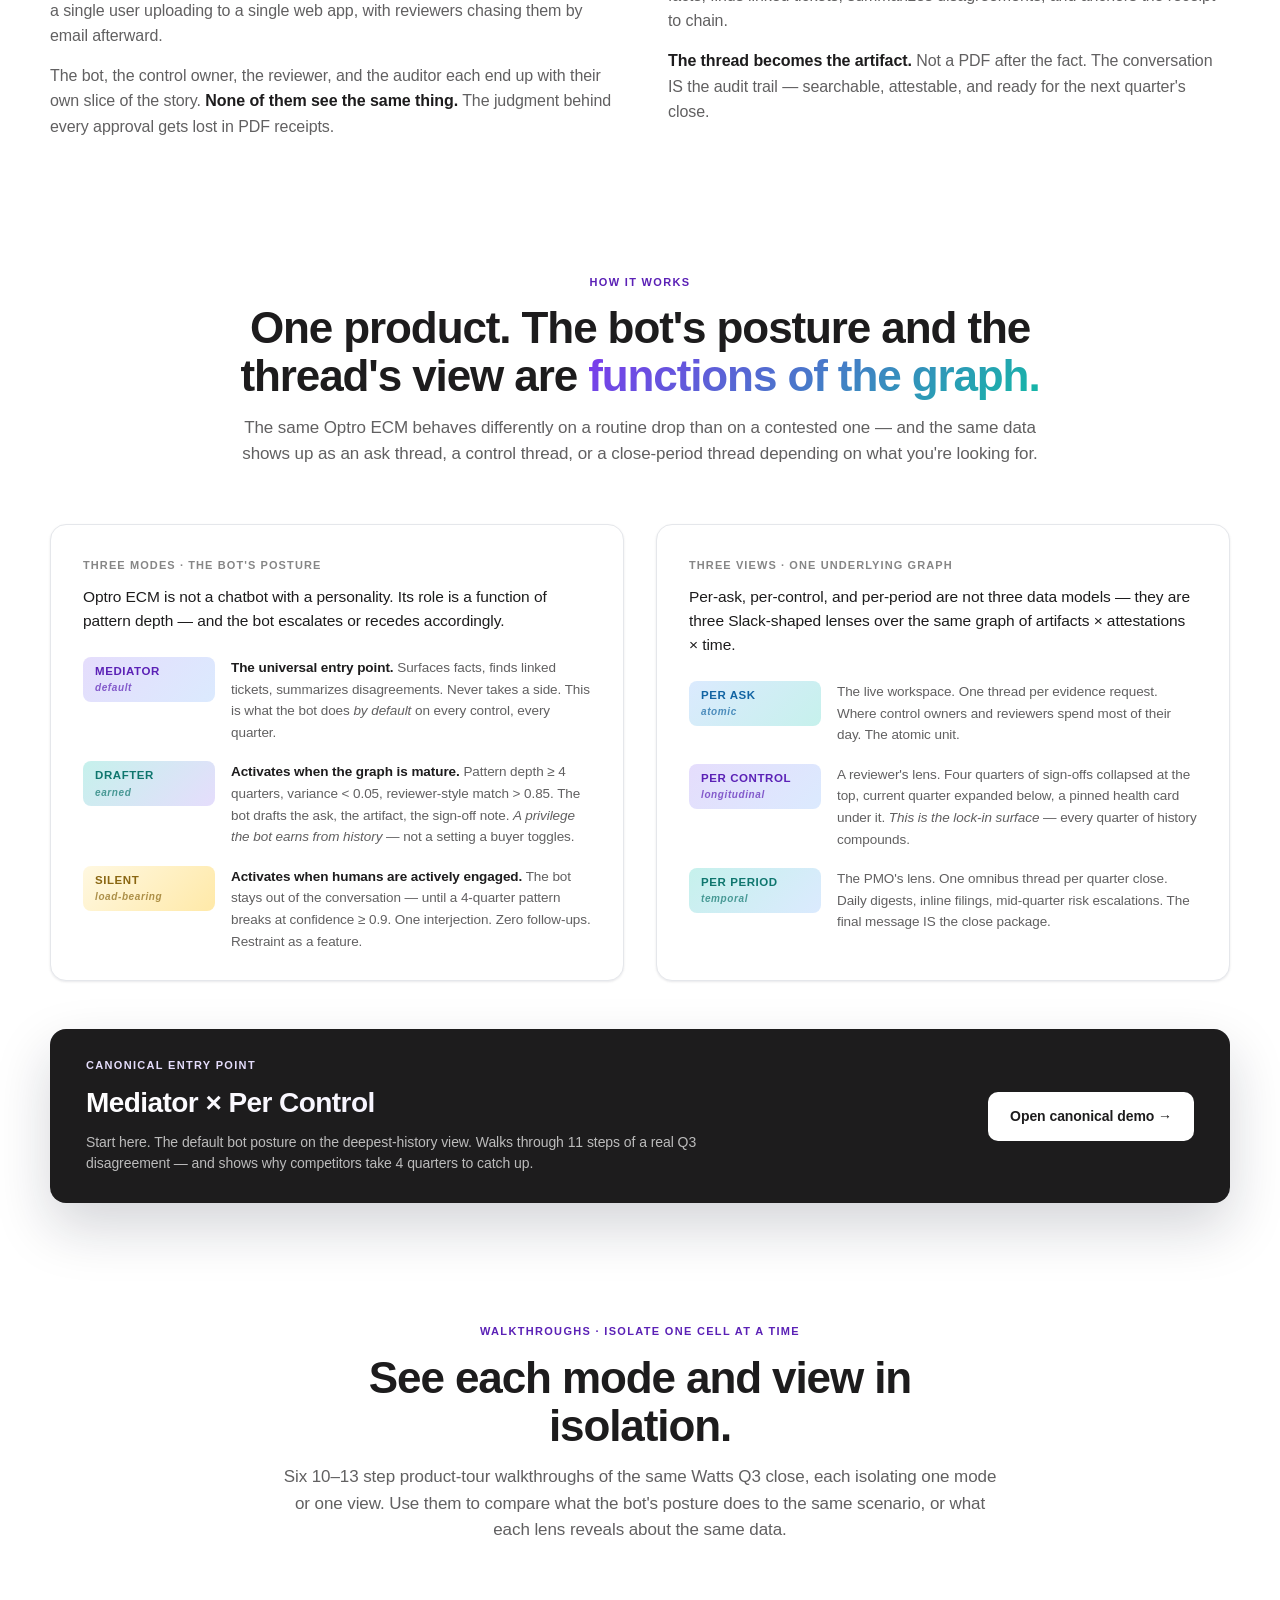
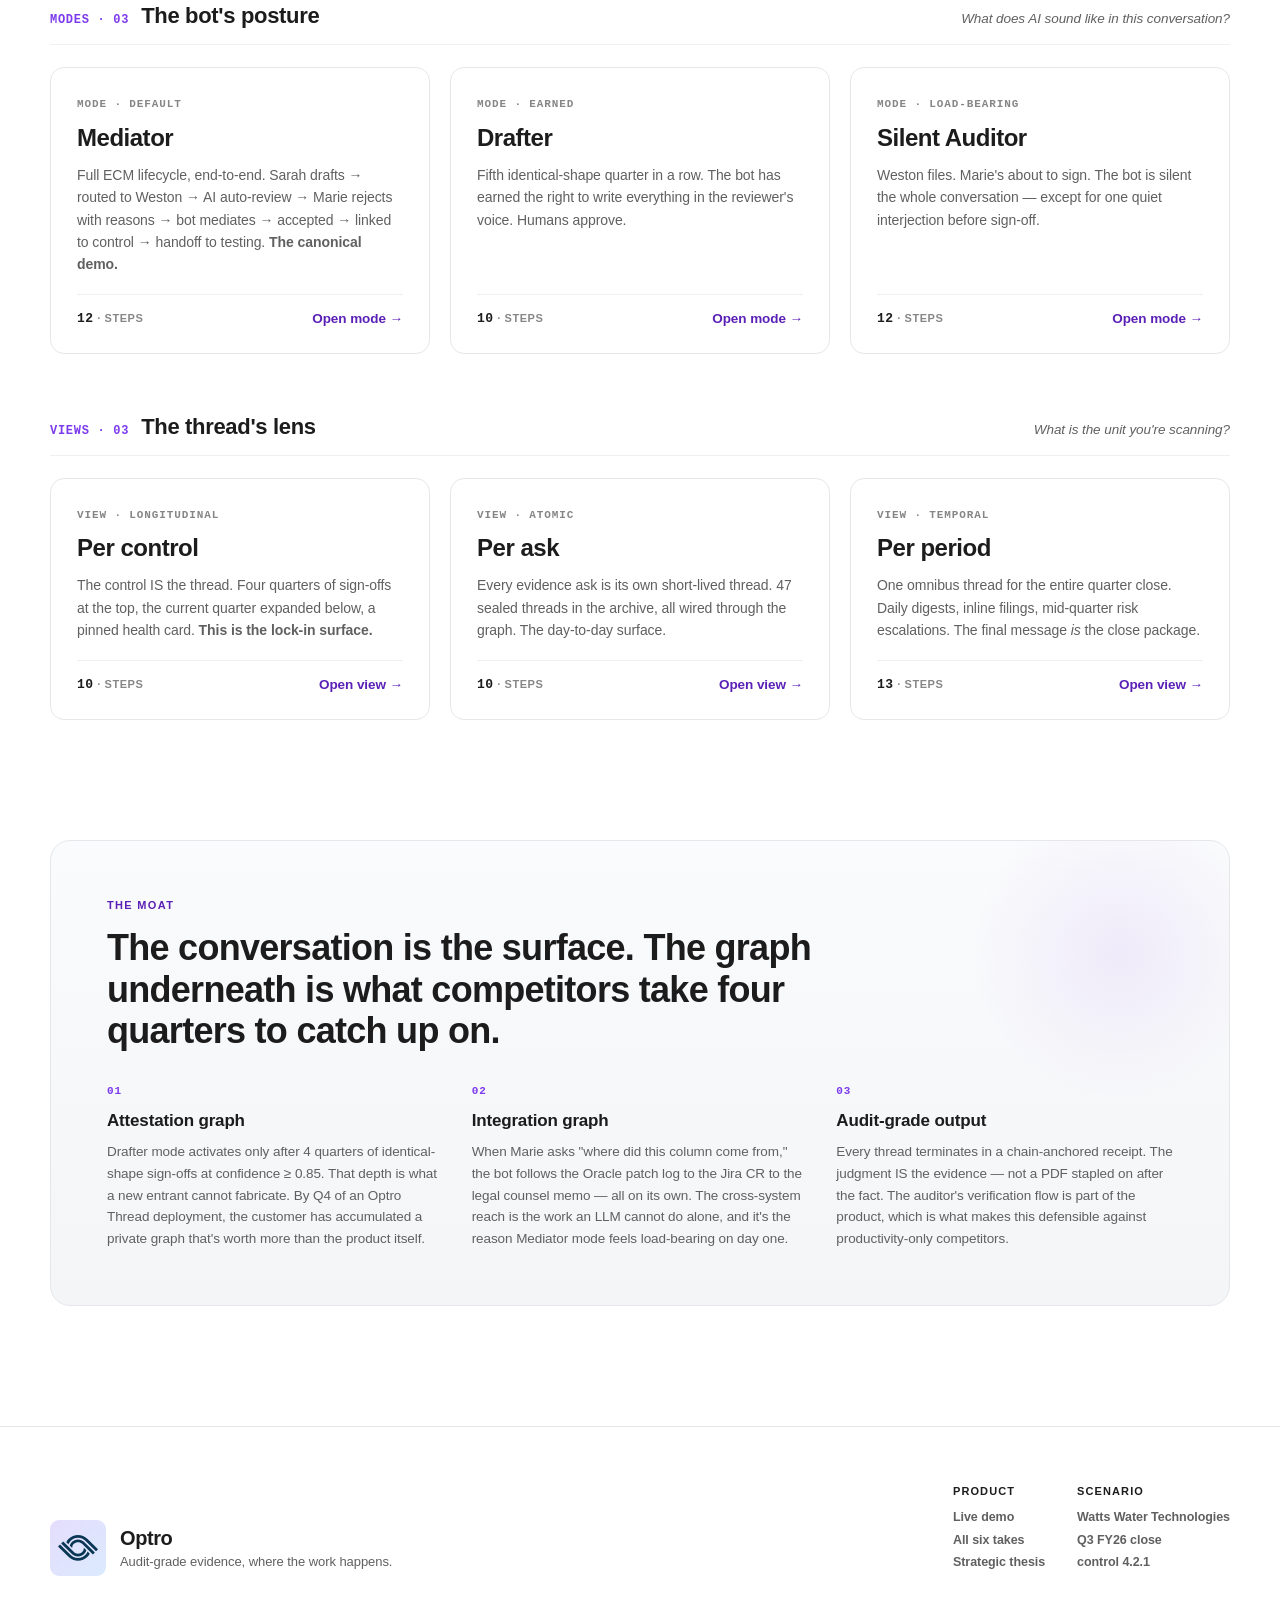
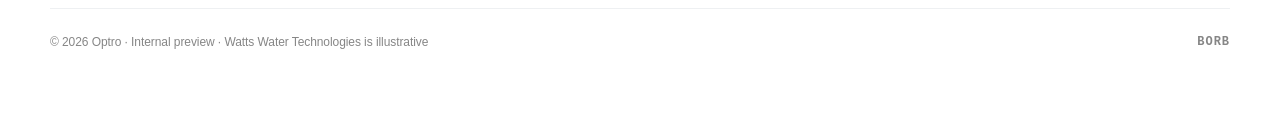
==== commit 2252d90d: "feat: swap ServiceNow for Google Calendar in Apps section" ====
--- a/index.html
+++ b/index.html
@@ -5,8 +5,8 @@
 <meta charset="UTF-8" />
 <meta name="viewport" content="width=device-width, initial-scale=1" />
 <title>Optro Thread — multi-party AI for SOX evidence, in Slack</title>
-<link rel="stylesheet" href="slack-chrome.css?v=20260615i" />
-<link rel="stylesheet" href="optro-card.css?v=20260615i" />
+<link rel="stylesheet" href="slack-chrome.css?v=20260615j" />
+<link rel="stylesheet" href="optro-card.css?v=20260615j" />
 <style>
 html, body { height: auto; margin: 0; overflow: auto; background: #FFFFFF; }
 body { display: block; min-height: 100vh; }
@@ -968,7 +968,7 @@
       <div class="pv-sec is-apps">Apps</div>
       <div class="pv-ch"><span class="pv-app-ico" style="background:linear-gradient(135deg,#e5ddfa,#dbeaff);padding:2px;"><img src="optro-mark.svg" alt="Optro" /></span> Optro ECM</div>
       <div class="pv-ch"><span class="pv-app-ico" style="background:#0052CC;">J</span> Jira</div>
-      <div class="pv-ch"><span class="pv-app-ico" style="background:#10B981;">SN</span> ServiceNow</div>
+      <div class="pv-ch"><span class="pv-app-ico" style="background:#4285F4;">31</span> Google Calendar</div>
     </aside>
     <main class="pv-main">
       <div class="pv-head">
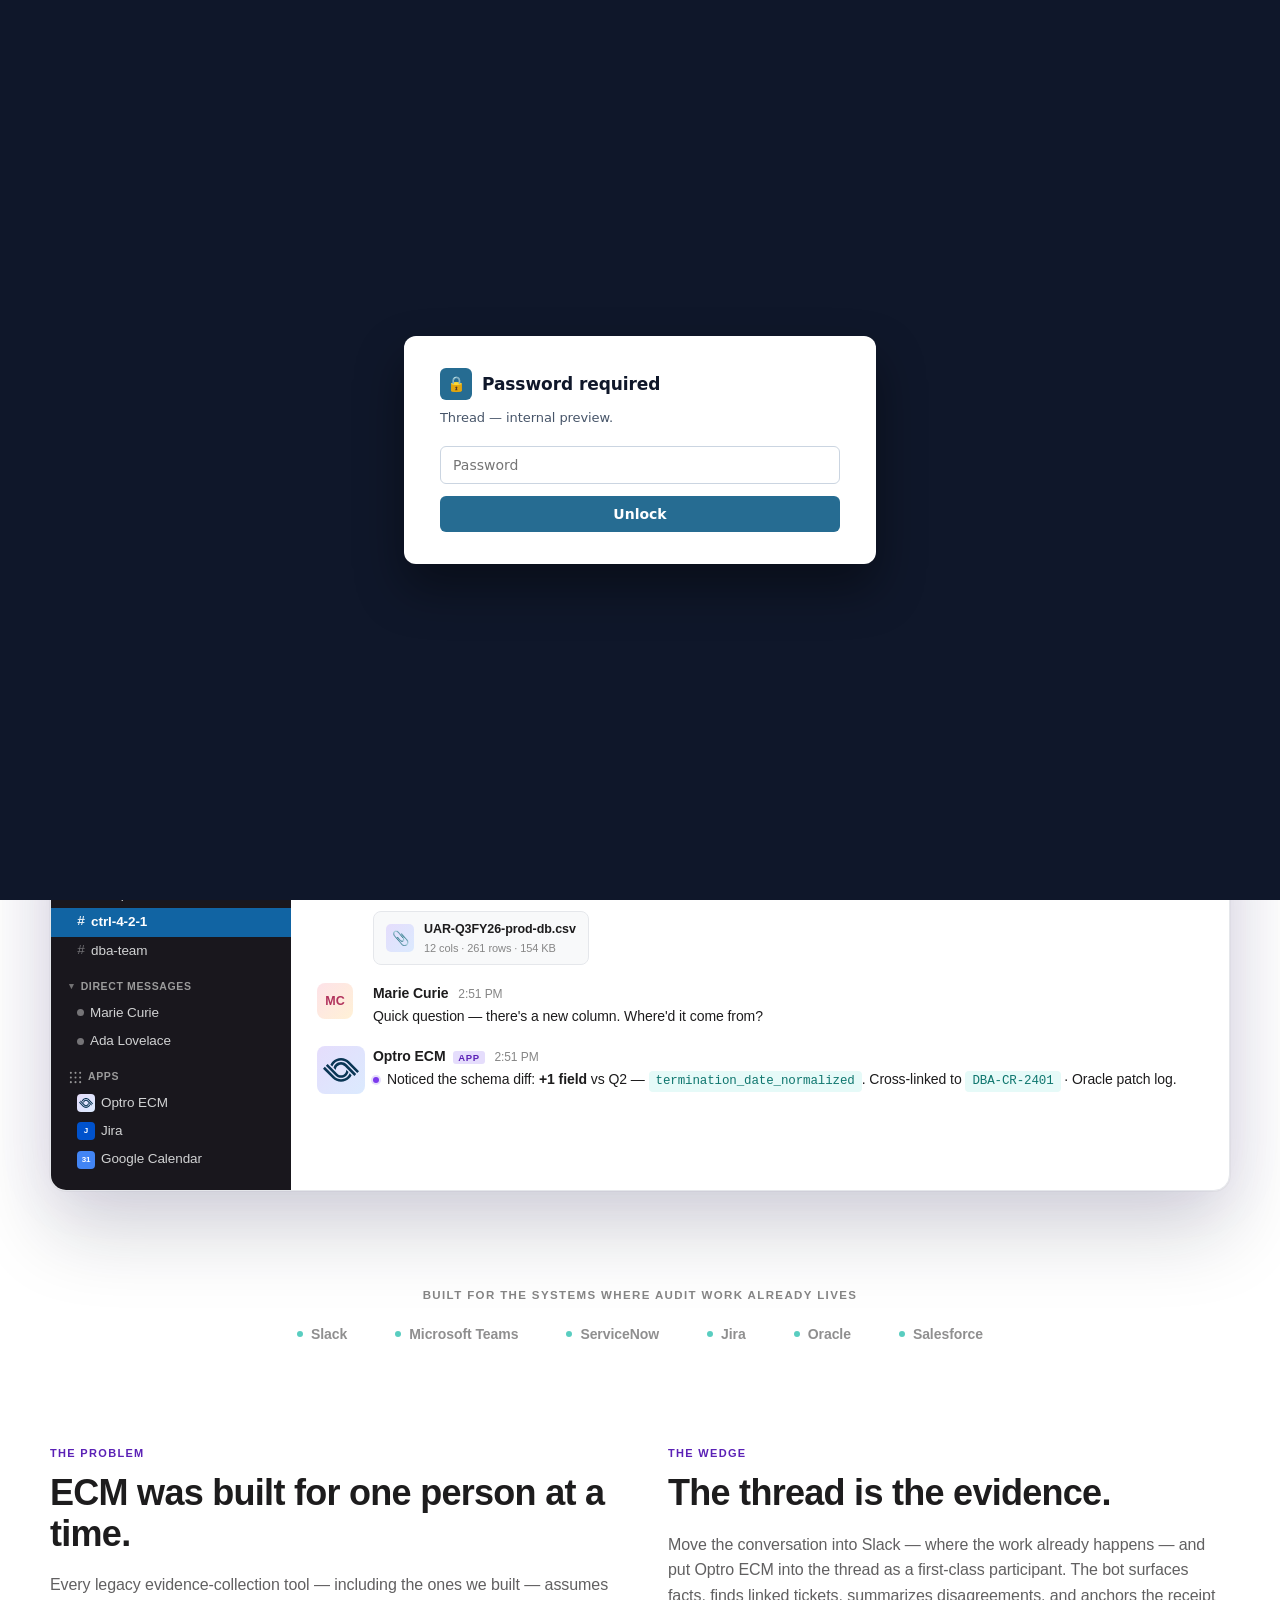
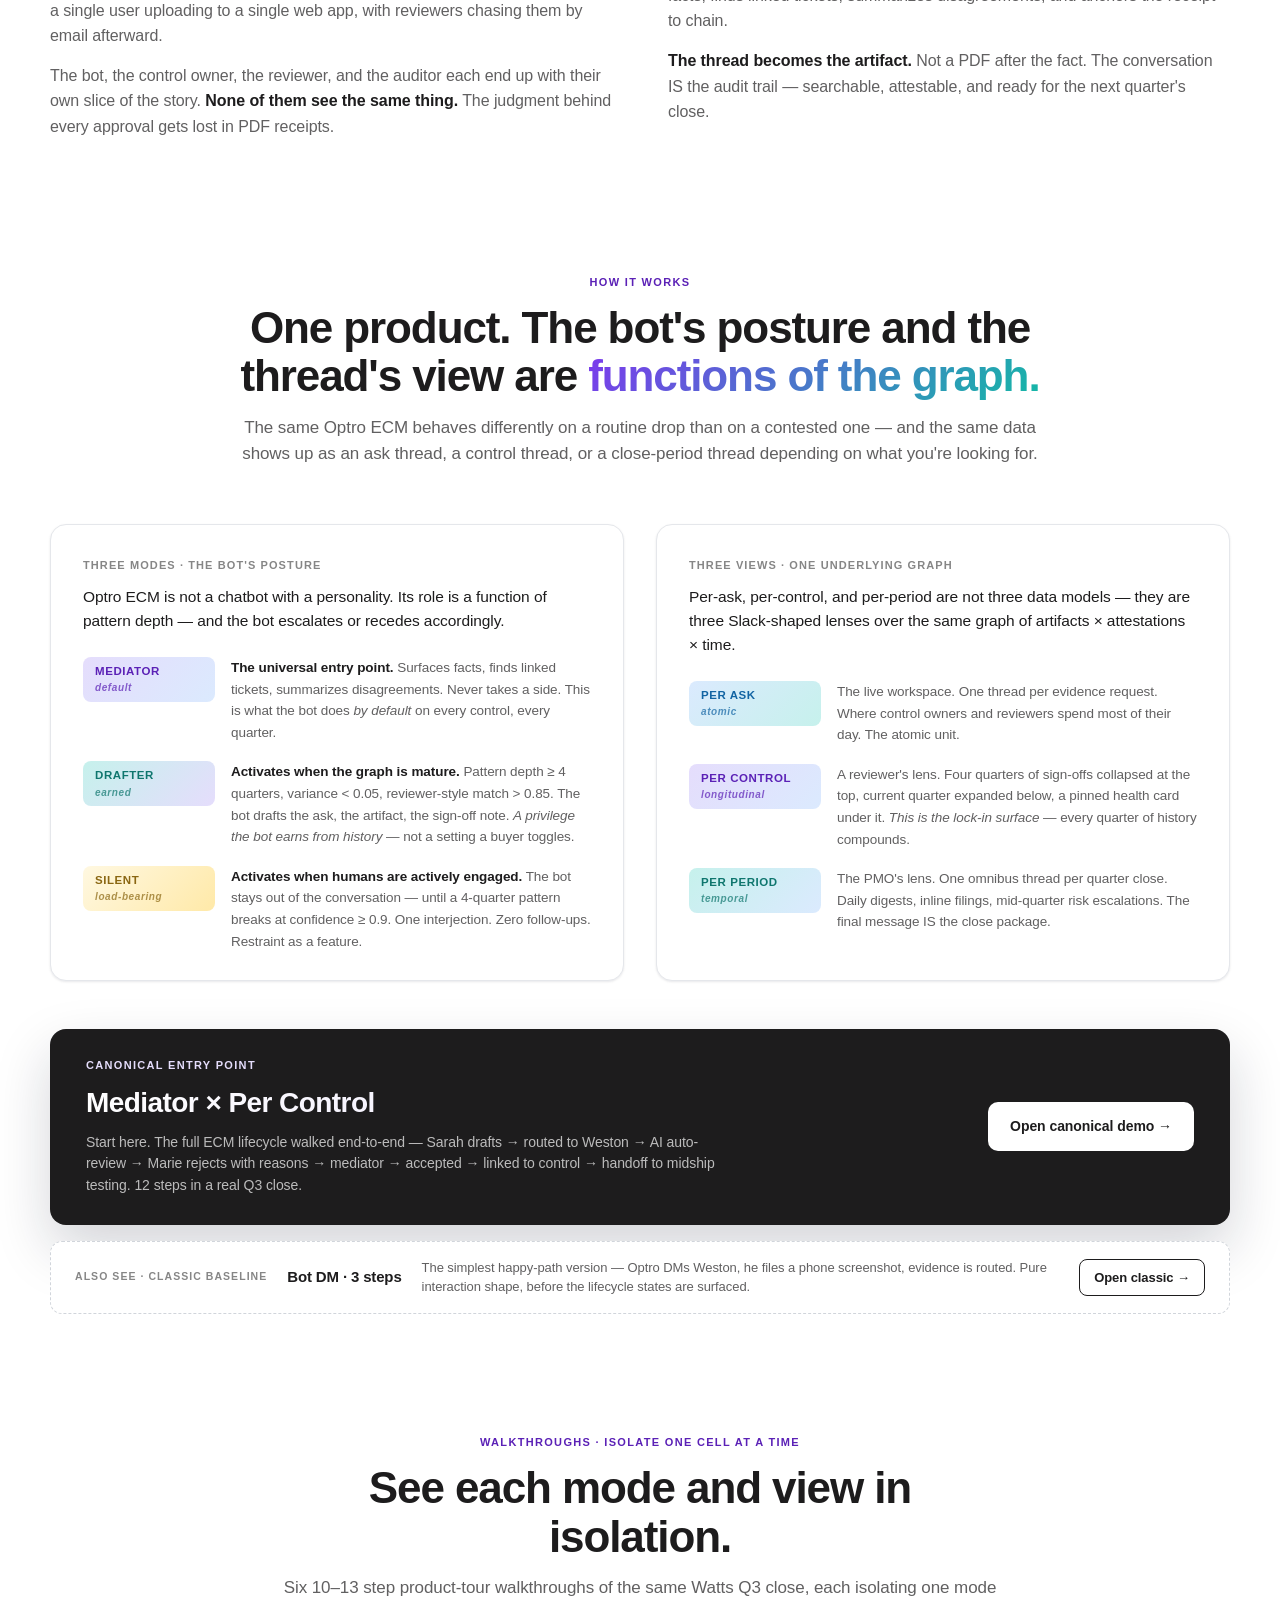
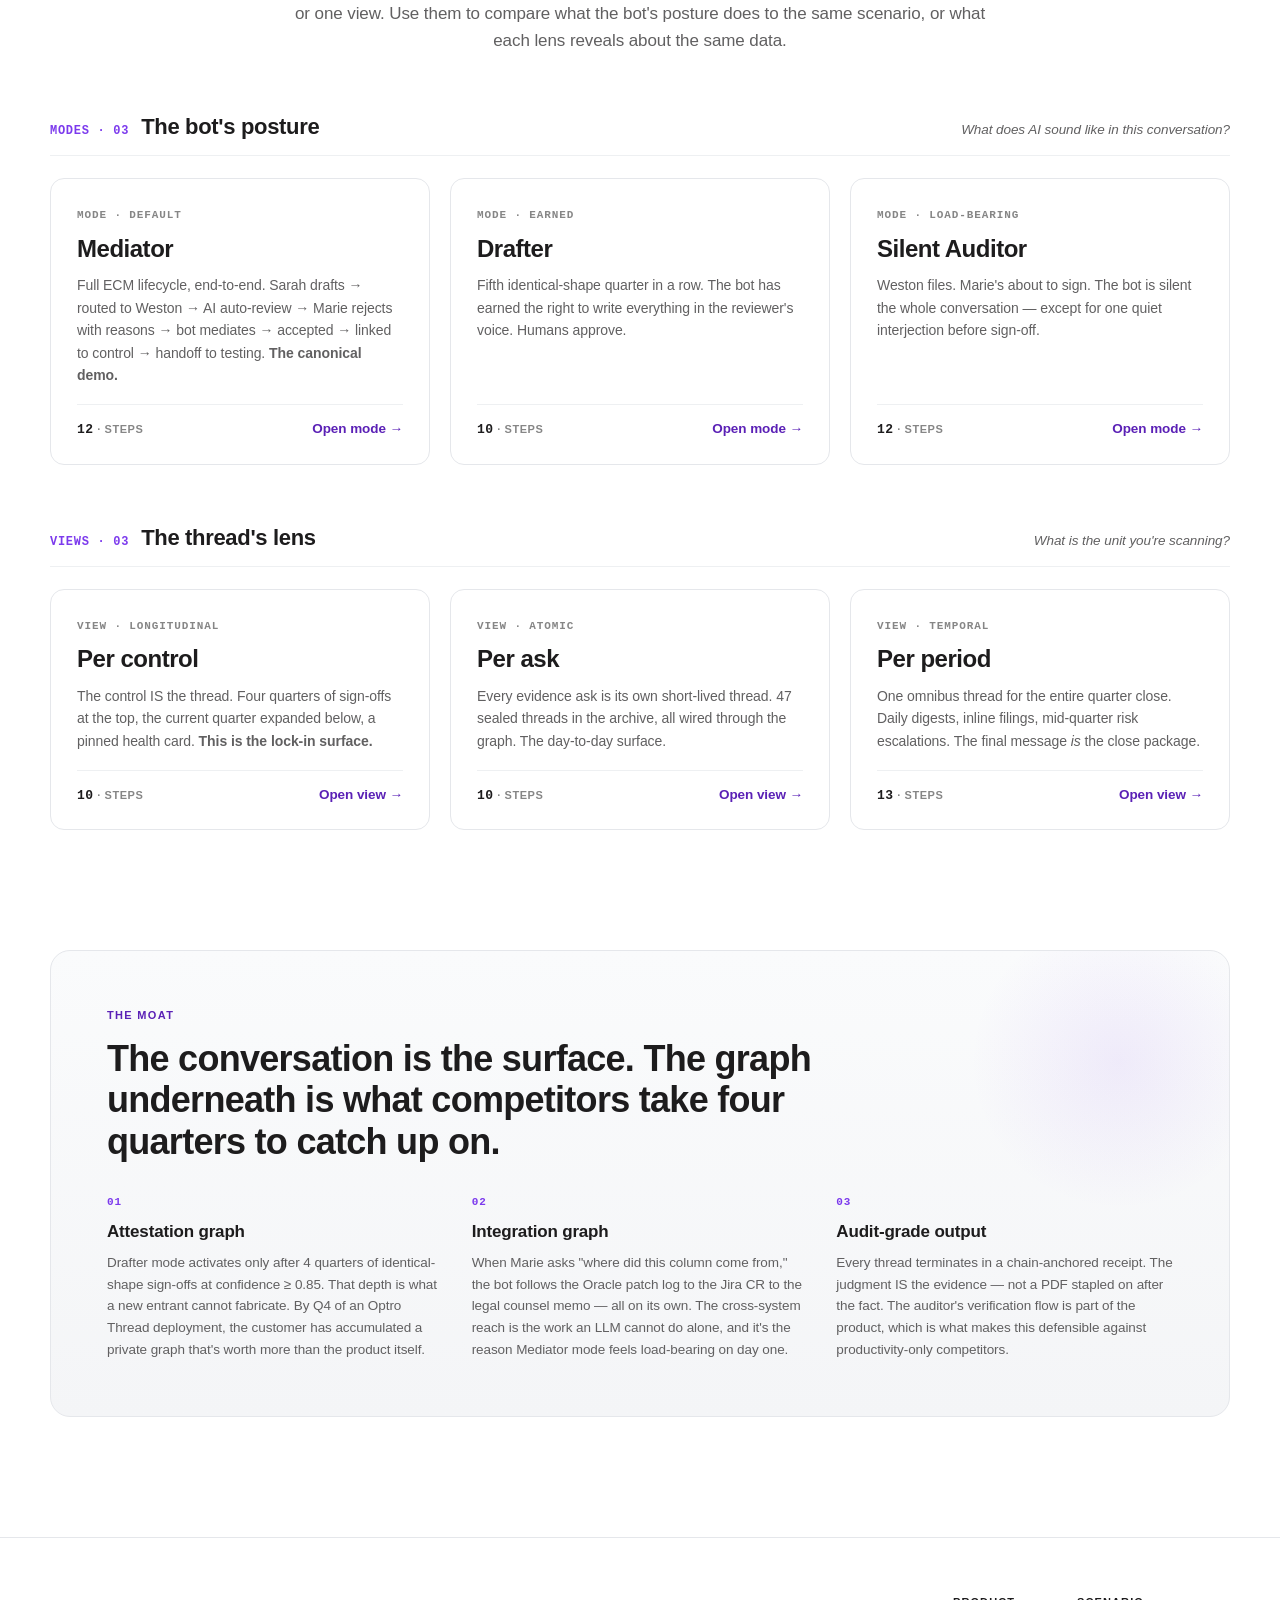
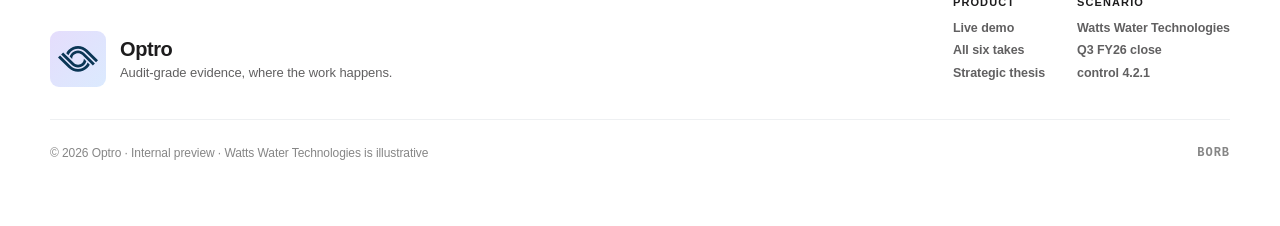
==== commit b5d6ecb0: "feat: link Classic Bot DM from landing under the canonical callout" ====
--- a/index.html
+++ b/index.html
@@ -5,8 +5,8 @@
 <meta charset="UTF-8" />
 <meta name="viewport" content="width=device-width, initial-scale=1" />
 <title>Optro Thread — multi-party AI for SOX evidence, in Slack</title>
-<link rel="stylesheet" href="slack-chrome.css?v=20260615j" />
-<link rel="stylesheet" href="optro-card.css?v=20260615j" />
+<link rel="stylesheet" href="slack-chrome.css?v=20260615k" />
+<link rel="stylesheet" href="optro-card.css?v=20260615k" />
 <style>
 html, body { height: auto; margin: 0; overflow: auto; background: #FFFFFF; }
 body { display: block; min-height: 100vh; }
@@ -564,6 +564,55 @@
   letter-spacing: -0.005em;
 }
 .mode-copy strong, .view-copy strong { color: var(--text); font-weight: 700; }
+
+/* ====== Classic-baseline callout (under the canonical) ====== */
+.classic-callout {
+  display: grid;
+  grid-template-columns: auto auto 1fr auto;
+  gap: 16px 20px;
+  align-items: center;
+  padding: 16px 24px;
+  margin-top: 16px;
+  background: var(--surface);
+  border: 1px dashed var(--border-strong);
+  border-radius: 12px;
+}
+.classic-eyebrow {
+  font-size: 10.5px;
+  font-weight: 800;
+  letter-spacing: 0.1em;
+  text-transform: uppercase;
+  color: var(--text-meta);
+  white-space: nowrap;
+}
+.classic-title {
+  font-size: 15px;
+  font-weight: 800;
+  letter-spacing: -0.01em;
+  color: var(--text);
+  white-space: nowrap;
+}
+.classic-body {
+  font-size: 13px;
+  color: var(--text-muted);
+  line-height: 1.5;
+  letter-spacing: -0.005em;
+}
+.classic-cta {
+  font-size: 13px;
+  font-weight: 700;
+  color: var(--text);
+  text-decoration: none;
+  padding: 8px 14px;
+  border: 1px solid var(--text);
+  border-radius: 8px;
+  white-space: nowrap;
+}
+.classic-cta:hover { background: var(--text); color: #FFFFFF; }
+
+@media (max-width: 960px) {
+  .classic-callout { grid-template-columns: 1fr; gap: 10px; }
+}
 
 /* ====== Canonical callout ====== */
 .canonical-callout {
@@ -1119,11 +1168,17 @@
       <div class="canonical-eyebrow">Canonical entry point</div>
       <div class="canonical-title">Mediator × Per Control</div>
       <div class="canonical-body">
-        Start here. The default bot posture on the deepest-history view. Walks through 11 steps of a real Q3 disagreement
-        — and shows why competitors take 4 quarters to catch up.
+        Start here. The full ECM lifecycle walked end-to-end — Sarah drafts → routed to Weston → AI auto-review → Marie rejects with reasons → mediator → accepted → linked to control → handoff to midship testing. 12 steps in a real Q3 close.
       </div>
     </div>
     <a href="role-mediator.html" class="canonical-cta">Open canonical demo →</a>
+  </div>
+
+  <div class="classic-callout">
+    <span class="classic-eyebrow">Also see · Classic baseline</span>
+    <span class="classic-title">Bot DM · 3 steps</span>
+    <span class="classic-body">The simplest happy-path version — Optro DMs Weston, he files a phone screenshot, evidence is routed. Pure interaction shape, before the lifecycle states are surfaced.</span>
+    <a href="bot-dm.html" class="classic-cta">Open classic →</a>
   </div>
 </section>
 
